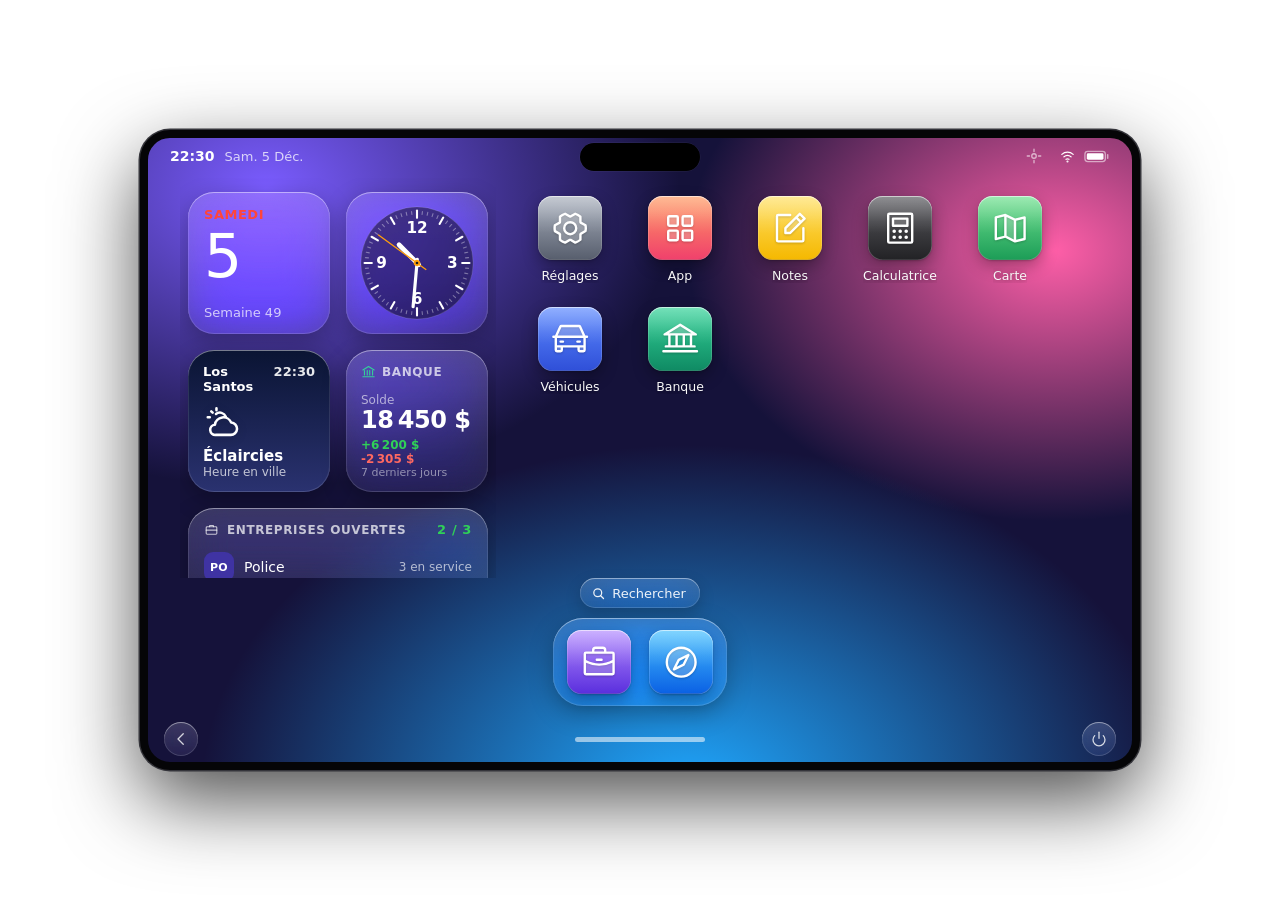
==== html/index.html @ 59791996 "rz-tablet 0.1.0 : premiere version Tablette ESX + ox_inventory facon iPadOS : Navigateur, App, Servi" ====
<!doctype html>
<html lang="fr">
<head>
<meta charset="utf-8">
<title>Tablette</title>
<link rel="stylesheet" href="css/base.css">
<link rel="stylesheet" href="css/home.css">
<link rel="stylesheet" href="css/browser.css">
<link rel="stylesheet" href="css/settings.css">
<link rel="stylesheet" href="css/services.css">
<link rel="stylesheet" href="css/window.css">
<link rel="stylesheet" href="css/preferences.css">
<link rel="stylesheet" href="css/lock.css">
<link rel="stylesheet" href="css/notify.css">
<link rel="stylesheet" href="css/store.css">
<link rel="stylesheet" href="css/home-edit.css">
<link rel="stylesheet" href="assets/leaflet/leaflet.css">
<link rel="stylesheet" href="css/notes.css">
<link rel="stylesheet" href="css/calc.css">
<link rel="stylesheet" href="css/map.css">
<link rel="stylesheet" href="css/vehicles.css">
<link rel="stylesheet" href="css/bank.css">
<link rel="stylesheet" href="css/airdrop.css">
<link rel="stylesheet" href="css/cc.css">
<link rel="stylesheet" href="css/widgets.css">
<link rel="stylesheet" href="css/switcher.css">
<link rel="stylesheet" href="css/search.css">
</head>
<body>

<!-- Icones (trait uniforme 1.75) -->
<svg width="0" height="0" style="position:absolute" aria-hidden="true">
  <symbol id="ic-globe" viewBox="0 0 24 24"><circle cx="12" cy="12" r="9"/><path d="M3 12h18M12 3c3 3.2 3 14.8 0 18M12 3c-3 3.2-3 14.8 0 18"/></symbol>
  <symbol id="ic-sliders" viewBox="0 0 24 24"><path d="M4 7h10M18 7h2M4 17h2M10 17h10"/><circle cx="16" cy="7" r="2"/><circle cx="8" cy="17" r="2"/></symbol>
  <symbol id="ic-message" viewBox="0 0 24 24"><path d="M4 5h16v11H9l-5 4z"/></symbol>
  <symbol id="ic-note" viewBox="0 0 24 24"><path d="M6 3h9l4 4v14H6z"/><path d="M9 12h7M9 16h7"/></symbol>
  <symbol id="ic-camera" viewBox="0 0 24 24"><path d="M4 8h3l2-3h6l2 3h3v11H4z"/><circle cx="12" cy="13" r="3.5"/></symbol>
  <symbol id="ic-left" viewBox="0 0 24 24"><path d="M19 12H5M11 6l-6 6 6 6"/></symbol>
  <symbol id="ic-right" viewBox="0 0 24 24"><path d="M5 12h14M13 6l6 6-6 6"/></symbol>
  <symbol id="ic-refresh" viewBox="0 0 24 24"><path d="M20 11a8 8 0 1 0-2.3 5.7"/><path d="M20 4v7h-7"/></symbol>
  <symbol id="ic-home" viewBox="0 0 24 24"><path d="M4 11l8-7 8 7"/><path d="M6 10v10h12V10"/></symbol>
  <symbol id="ic-star" viewBox="0 0 24 24"><path d="M12 3.5l2.6 5.4 5.9.8-4.3 4.1 1 5.9L12 17l-5.2 2.7 1-5.9-4.3-4.1 5.9-.8z"/></symbol>
  <symbol id="ic-minus" viewBox="0 0 24 24"><path d="M5 12h14"/></symbol>
  <symbol id="ic-plus" viewBox="0 0 24 24"><path d="M12 5v14M5 12h14"/></symbol>
  <symbol id="ic-chevron" viewBox="0 0 24 24"><path d="M15 5l-7 7 7 7"/></symbol>
  <symbol id="ic-chev-r" viewBox="0 0 24 24"><path d="M9 5l7 7-7 7"/></symbol>
  <symbol id="ic-pin" viewBox="0 0 24 24"><path d="M12 21s-6.5-6-6.5-11a6.5 6.5 0 0 1 13 0c0 5-6.5 11-6.5 11z"/><circle cx="12" cy="10" r="2.3"/></symbol>
  <symbol id="ic-briefcase" viewBox="0 0 24 24"><rect x="3.5" y="7.5" width="17" height="12" rx="1.5"/><path d="M9 7.5V5.5h6v2M3.5 13h17"/></symbol>
  <symbol id="ic-inbox" viewBox="0 0 24 24"><path d="M4 13l2-7h12l2 7v5H4z"/><path d="M4 13h5l1 2h4l1-2h5"/></symbol>
  <symbol id="ic-send" viewBox="0 0 24 24"><path d="M21 3L3 10.5l7 3 3 7z"/><path d="M10 13.5L21 3"/></symbol>
  <symbol id="ic-lock" viewBox="0 0 24 24"><rect x="5" y="10.5" width="14" height="10" rx="2.5"/><path d="M8 10.5V8a4 4 0 0 1 8 0v2.5"/></symbol>
  <symbol id="ic-bell" viewBox="0 0 24 24"><path d="M6 16.5V11a6 6 0 0 1 12 0v5.5l1.5 2h-15z"/><path d="M10 20.5a2 2 0 0 0 4 0"/></symbol>
  <symbol id="ic-check" viewBox="0 0 24 24"><path d="M5 12.5l4.5 4.5L19 7.5"/></symbol>
  <symbol id="ic-circle" viewBox="0 0 24 24"><circle cx="12" cy="12" r="6.5"/></symbol>
  <symbol id="ic-power" viewBox="0 0 24 24"><path d="M12 3v8"/><path d="M6.3 7.5a8 8 0 1 0 11.4 0"/></symbol>
  <symbol id="ic-center" viewBox="0 0 24 24"><circle cx="12" cy="12" r="3"/><path d="M12 3v3M12 18v3M3 12h3M18 12h3"/></symbol>
  <symbol id="ic-monitor" viewBox="0 0 24 24"><rect x="3" y="4" width="18" height="12" rx="2"/><path d="M8 20h8M12 16v4"/></symbol>
  <symbol id="ic-gamepad" viewBox="0 0 24 24"><path d="M6 8h12a3 3 0 0 1 3 3v3a3 3 0 0 1-5.2 2L14 14h-4l-1.8 2A3 3 0 0 1 3 14v-3a3 3 0 0 1 3-3z"/><path d="M8 10v3M6.5 11.5h3"/></symbol>
  <symbol id="ic-tablet" viewBox="0 0 24 24"><rect x="5" y="3" width="14" height="18" rx="2"/><path d="M11 18h2"/></symbol>
  <symbol id="ic-compose" viewBox="0 0 24 24"><path d="M12 4H6a2 2 0 0 0-2 2v12a2 2 0 0 0 2 2h12a2 2 0 0 0 2-2v-6"/><path d="M17.5 3.5a2.1 2.1 0 0 1 3 3L12 15l-4 1 1-4z"/></symbol>
  <symbol id="ic-trash" viewBox="0 0 24 24"><path d="M4 7h16M10 11v6M14 11v6M6 7l1 12a2 2 0 0 0 2 2h6a2 2 0 0 0 2-2l1-12M9 7V4h6v3"/></symbol>
  <symbol id="ic-car" viewBox="0 0 256 256"><path fill="currentColor" stroke="none" d="M184,176h40v24a8,8,0,0,1-8,8H192a8,8,0,0,1-8-8ZM32,200a8,8,0,0,0,8,8H64a8,8,0,0,0,8-8V176H32ZM194.11,44.75A8,8,0,0,0,186.8,40H69.2a8,8,0,0,0-7.31,4.75L32,112H224Z" opacity="0.2"/><path fill="currentColor" stroke="none" d="M240,104H229.2L201.42,41.5A16,16,0,0,0,186.8,32H69.2a16,16,0,0,0-14.62,9.5L26.8,104H16a8,8,0,0,0,0,16h8v80a16,16,0,0,0,16,16H64a16,16,0,0,0,16-16V184h96v16a16,16,0,0,0,16,16h24a16,16,0,0,0,16-16V120h8a8,8,0,0,0,0-16ZM69.2,48H186.8l24.89,56H44.31ZM64,200H40V184H64Zm128,0V184h24v16Zm24-32H40V120H216ZM56,144a8,8,0,0,1,8-8H80a8,8,0,0,1,0,16H64A8,8,0,0,1,56,144Zm112,0a8,8,0,0,1,8-8h16a8,8,0,0,1,0,16H176A8,8,0,0,1,168,144Z"/></symbol>
  <symbol id="ic-share" viewBox="0 0 24 24"><path d="M12 3.5v11"/><path d="M8 7.5l4-4 4 4"/><path d="M7 10.5H6.5A1.5 1.5 0 0 0 5 12v7a1.5 1.5 0 0 0 1.5 1.5h11A1.5 1.5 0 0 0 19 19v-7a1.5 1.5 0 0 0-1.5-1.5H17"/></symbol>
  <symbol id="ic-moon" viewBox="0 0 24 24"><path d="M20 14.6A8.2 8.2 0 0 1 9.4 4a8.2 8.2 0 1 0 10.6 10.6z"/></symbol>
  <symbol id="ic-airdrop" viewBox="0 0 24 24"><path d="M8.5 17.5a5 5 0 1 1 7 0"/><path d="M5.6 20.4a9 9 0 1 1 12.8 0"/><circle cx="12" cy="12.5" r="1.6"/></symbol>
  <symbol id="ic-arrow-in" viewBox="0 0 24 24"><path d="M17 7L7 17"/><path d="M7 9v8h8"/></symbol>
  <symbol id="ic-arrow-out" viewBox="0 0 24 24"><path d="M7 17L17 7"/><path d="M9 7h8v8"/></symbol>
  <symbol id="ic-bank" viewBox="0 0 24 24"><path d="M3 9.5L12 4l9 5.5"/><path d="M5.5 10.5v7M10 10.5v7M14 10.5v7M18.5 10.5v7"/><path d="M3 20.5h18"/></symbol>
  <symbol id="ic-locate" viewBox="0 0 24 24"><path d="M20.5 3.5L3.5 10.5l7 2.5 2.5 7z"/></symbol>
  <symbol id="ic-close" viewBox="0 0 24 24"><path d="M6 6l12 12M18 6L6 18"/></symbol>
  <symbol id="ic-sun" viewBox="0 0 24 24"><circle cx="12" cy="12" r="4"/><path d="M12 2.5v2M12 19.5v2M2.5 12h2M19.5 12h2M5.3 5.3l1.4 1.4M17.3 17.3l1.4 1.4M5.3 18.7l1.4-1.4M17.3 6.7l1.4-1.4"/></symbol>
  <symbol id="ic-walk" viewBox="0 0 24 24"><circle cx="13.5" cy="4.5" r="1.8"/><path d="M13 8.2l-1.5 5M11.5 13.2L9 20.5M11.5 13.2l2.7 3 .8 4.3M13 8.2l2.6 3 2.4.6M13 8.2l-3 1.4-1.5 2.6"/></symbol>
  <symbol id="ic-sound" viewBox="0 0 24 24"><path d="M4 9.5h3.5L12 5.5v13l-4.5-4H4z"/><path d="M15.5 9a4 4 0 0 1 0 6M18 6.5a7.5 7.5 0 0 1 0 11"/></symbol>
  <symbol id="ic-sound-off" viewBox="0 0 24 24"><path d="M4 9.5h3.5L12 5.5v13l-4.5-4H4z"/><path d="M16 9.5l5 5M21 9.5l-5 5"/></symbol>
  <symbol id="ic-eye" viewBox="0 0 24 24"><path d="M2.5 12s3.5-6.5 9.5-6.5 9.5 6.5 9.5 6.5-3.5 6.5-9.5 6.5S2.5 12 2.5 12z"/><circle cx="12" cy="12" r="3"/></symbol>
  <symbol id="ic-calc" viewBox="0 0 24 24"><rect x="5" y="3" width="14" height="18" rx="2.5"/><path d="M8.5 6.5h7v3h-7z"/><path d="M8.7 13.5h.01M12 13.5h.01M15.3 13.5h.01M8.7 17h.01M12 17h.01M15.3 17h.01" stroke-width="2.4"/></symbol>
  <symbol id="ic-map" viewBox="0 0 24 24"><path d="M9 4.5L3.5 6.5v13L9 17.5l6 2 5.5-2v-13L15 6.5z"/><path d="M9 4.5v13M15 6.5v13"/></symbol>
  <symbol id="ic-search" viewBox="0 0 24 24"><circle cx="10.8" cy="10.8" r="6.3"/><path d="M15.5 15.5l4.5 4.5"/></symbol>
  <symbol id="ic-wifi" viewBox="0 0 24 24"><path d="M4 9a12 12 0 0 1 16 0M7 12.5a8 8 0 0 1 10 0M10 16a4 4 0 0 1 4 0"/><circle cx="12" cy="19" r=".6"/></symbol>
</svg>

<div id="tablet" class="hidden">
  <div class="screen">
    <div class="statusbar">
      <span class="status-left"><span id="clock">00:00</span><span id="sdate"></span></span>
      <div id="island" class="island" role="button" aria-label="Notifications"><div id="island-c" class="is-c"></div></div>
      <span class="status-right">
        <span id="dbg" class="dbg"></span>
        <button id="reset-win" title="Recentrer la fenêtre" aria-label="Recentrer la fenêtre"><svg class="i"><use href="#ic-center"/></svg></button>
        <span id="sb-dnd" class="sb-dnd" title="Ne pas déranger"><svg class="i"><use href="#ic-moon"/></svg></span>
        <span class="wifi"><svg class="i"><use href="#ic-wifi"/></svg><svg class="i bat" viewBox="0 0 28 14"><rect x="1" y="1.5" width="22" height="11" rx="3" fill="none" stroke="currentColor" stroke-width="1.4" opacity=".55"/><rect x="3" y="3.5" width="18" height="7" rx="1.5" fill="currentColor" stroke="none"/><path d="M25.5 5v4" stroke="currentColor" stroke-width="1.6" opacity=".55"/></svg></span>
      </span>
    </div>

    <!-- Menu principal -->
    <section id="home" class="view active">
      <div class="home-body">
        <div class="home-widgets" id="home-widgets">
          <div class="wg wg-cal" data-w="cal" aria-label="Calendrier"><span id="wg-wd" class="wg-wd"></span><b id="wg-day" class="wg-day"></b><span id="wg-sub" class="wg-sub"></span></div>
          <div class="wg wg-clock" data-w="clock" aria-label="Horloge">
              <svg id="wg-face" viewBox="0 0 100 100"><circle cx="50" cy="50" r="46" class="dial"/><g class="ticks"></g><g class="nums"></g><line class="hh" x1="50" y1="52" x2="50" y2="29"/><line class="mh" x1="50" y1="53" x2="50" y2="14"/><g class="sh"><line x1="50" y1="59" x2="50" y2="11"/><circle cx="50" cy="50" r="2.6"/></g><circle cx="50" cy="50" r="1.1" class="pin"/></svg>
            </div>
          <button class="hw hidden" id="hw-services" data-w="services" aria-label="Ouvrir Services">
            <div class="hw-head"><svg class="i"><use href="#ic-briefcase"/></svg><span>Entreprises ouvertes</span><b id="hw-count"></b></div>
            <div class="hw-list" id="hw-list"></div>
          </button>
        </div>
        <div class="home-apps" id="home-apps"></div>
      </div>
      <button class="home-search" id="home-search" aria-label="Rechercher"><svg class="i"><use href="#ic-search"/></svg><span>Rechercher</span></button>
      <div class="dock" id="dock"></div>
      <button class="home-add" id="home-add"><svg class="i"><use href="#ic-plus"/></svg><span>Ajouter un widget</span></button>
    </section>

    <!-- Navigateur -->
    <section id="browser" class="view">
      <div class="tabs" id="tabs"></div>
      <div class="toolbar">
        <button id="b-back" title="Précédent" aria-label="Précédent"><svg class="i"><use href="#ic-left"/></svg></button>
        <button id="b-fwd" title="Suivant" aria-label="Suivant"><svg class="i"><use href="#ic-right"/></svg></button>
        <button id="b-reload" title="Actualiser" aria-label="Actualiser"><svg class="i"><use href="#ic-refresh"/></svg></button>
        <button id="b-home" title="Accueil du navigateur" aria-label="Accueil du navigateur"><svg class="i"><use href="#ic-home"/></svg></button>
        <input id="url" type="text" spellcheck="false" autocomplete="off" placeholder="Rechercher ou saisir une adresse" aria-label="Adresse">
        <button id="b-mode" title="Frame : clavier natif, le site doit autoriser l'affichage. Rendu : tout site, sans clavier.">Frame</button>
        <button id="b-zoomout" title="Dézoomer" aria-label="Dézoomer"><svg class="i"><use href="#ic-minus"/></svg></button>
        <button id="b-zoom" title="Zoom (clic : valeur par défaut)">60%</button>
        <button id="b-zoomin" title="Zoomer" aria-label="Zoomer"><svg class="i"><use href="#ic-plus"/></svg></button>
        <button id="b-star" title="Ajouter aux favoris" aria-label="Ajouter aux favoris"><svg class="i"><use href="#ic-star"/></svg></button>
      </div>
      <div class="bookmarks" id="bookmarks"></div>
      <div class="content">
        <div id="frames"></div>
        <div id="surface"></div>
        <input id="kb" type="text" autocomplete="off" autocapitalize="off" spellcheck="false" tabindex="-1" aria-hidden="true">
        <div id="loading" class="loading hidden">Chargement&hellip;</div>
        <div id="app-splash" class="app-splash gone"></div>
        <div id="blocked" class="blocked hidden">
          <span>Page vide ? Le site refuse peut-être l'affichage en frame.</span>
          <button id="blocked-switch">Mode rendu</button>
          <button id="blocked-close" aria-label="Fermer">&times;</button>
        </div>
        <div id="newtab" class="newtab">
          <h2>Nouvel onglet</h2>
          <p>Saisis une adresse ou une recherche dans la barre ci-dessus.</p>
        </div>
      </div>
    </section>

    <!-- Réglages : liste groupee, navigation en pile -->
    <section id="settings" class="view">
      <div class="st-stack" id="st-stack">

        <div class="st-page st-root" id="sp-root">
          <div class="st-body">
            <h1 class="st-large">Réglages</h1>
            <div class="st-group">
              <button class="st-row st-link" data-go="sp-display"><span class="st-ico c-blue"><svg class="i"><use href="#ic-monitor"/></svg></span><span class="grow">Affichage</span><span class="st-val" id="v-display"></span><svg class="i st-chev"><use href="#ic-chev-r"/></svg></button>
              <button class="st-row st-link" data-go="sp-controls" id="tab-controls"><span class="st-ico c-orange"><svg class="i"><use href="#ic-gamepad"/></svg></span><span class="grow">Contrôles</span><svg class="i st-chev"><use href="#ic-chev-r"/></svg></button>
            </div>
            <div class="st-group">
              <button class="st-row st-link" data-go="sp-browser"><span class="st-ico c-cyan"><svg class="i"><use href="#ic-globe"/></svg></span><span class="grow">Navigateur</span><span class="st-val" id="v-browser"></span><svg class="i st-chev"><use href="#ic-chev-r"/></svg></button>
              <button class="st-row st-link" data-go="sp-notifs"><span class="st-ico c-red"><svg class="i"><use href="#ic-bell"/></svg></span><span class="grow">Notifications</span><svg class="i st-chev"><use href="#ic-chev-r"/></svg></button>
              <button class="st-row st-link" data-go="sp-airdrop"><span class="st-ico c-blue"><svg class="i"><use href="#ic-airdrop"/></svg></span><span class="grow">AirDrop</span><span class="st-val" id="v-airdrop"></span><svg class="i st-chev"><use href="#ic-chev-r"/></svg></button>
              <button class="st-row st-link" data-go="sp-lock"><span class="st-ico c-green"><svg class="i"><use href="#ic-lock"/></svg></span><span class="grow">Verrouillage</span><span class="st-val" id="v-lock"></span><svg class="i st-chev"><use href="#ic-chev-r"/></svg></button>
              <button class="st-row st-link" data-go="sp-tablet"><span class="st-ico c-gray"><svg class="i"><use href="#ic-tablet"/></svg></span><span class="grow">Tablette</span><svg class="i st-chev"><use href="#ic-chev-r"/></svg></button>
            </div>
            <div class="st-foot st-about">rz-tablet</div>
          </div>
        </div>

        <div class="st-dim"></div>

        <div class="st-page" id="sp-display">
          <header class="st-head"><button class="st-back" data-back><svg class="i"><use href="#ic-chevron"/></svg>Réglages</button><span class="st-title">Affichage</span></header>
          <div class="st-body">
            <div class="wp-preview" id="wp-preview"><div class="wp-time" id="wp-time"></div><div class="wp-dots"><i></i><i></i><i></i><i></i></div></div>
            <div class="st-sec">
              <div class="st-label">Fond d'écran</div>
              <div class="st-group"><div id="wallpapers" class="wp-grid"></div></div>
            </div>
            <div class="st-sec">
              <div class="st-label">Image en ligne</div>
              <div class="st-group">
                <div class="st-row col">
                  <div class="wp-url">
                    <input id="s-wall-url" class="sv-input" type="url" placeholder="https://exemple.com/image.jpg" spellcheck="false" autocomplete="off" aria-label="Lien de l'image">
                    <button id="s-wall-set" class="wp-url-btn">Utiliser</button>
                  </div>
                </div>
                <button class="st-row st-action danger hidden" id="s-wall-del">Retirer ma photo</button>
              </div>
              <div class="st-foot" id="s-wall-msg">Colle le lien d'une image (https) : elle devient le fond de l'accueil et de l'écran verrouillé.</div>
            </div>
            <div class="st-sec">
              <div class="st-group">
                <div class="st-row col">
                  <div class="st-line"><span class="grow">Luminosité</span><span class="st-val" id="s-br-val"></span></div>
                  <input type="range" id="s-bright" min="30" max="100" step="5">
                </div>
              </div>
            </div>
            <div class="st-sec">
              <div class="st-group">
                <label class="st-row"><span class="grow">Horloge 24 h<small>Désactivé : format 12 h</small></span><span class="sw"><input type="checkbox" id="s-clock24"><span></span></span></label>
              </div>
            </div>
            <div class="st-sec">
              <div class="st-group">
                <div class="st-row col">
                  <div class="st-line"><span class="grow">Opacité en marchant</span><span class="st-val" id="s-op-val"></span></div>
                  <input type="range" id="s-opacity" min="10" max="100" step="5">
                </div>
              </div>
              <div class="st-foot">Transparence de la tablette quand le personnage bouge.</div>
            </div>
          </div>
        </div>

        <div class="st-page" id="sp-controls">
          <header class="st-head"><button class="st-back" data-back><svg class="i"><use href="#ic-chevron"/></svg>Réglages</button><span class="st-title">Contrôles</span></header>
          <div class="st-body">
            <div class="st-sec" id="row-walk">
              <div class="st-group">
                <label class="st-row"><span class="grow">Marcher avec la tablette<small>Garde les touches de déplacement actives</small></span><span class="sw"><input type="checkbox" id="s-walk"><span></span></span></label>
              </div>
              <div class="st-foot">Échap ferme seulement la tablette.</div>
            </div>
          </div>
        </div>

        <div class="st-page" id="sp-browser">
          <header class="st-head"><button class="st-back" data-back><svg class="i"><use href="#ic-chevron"/></svg>Réglages</button><span class="st-title">Navigateur</span></header>
          <div class="st-body">
            <div class="st-sec">
              <div class="st-group">
                <div class="st-row"><span class="grow">Zoom des pages<small>Valeur actuelle du navigateur</small></span><select id="s-zoom"></select></div>
              </div>
            </div>
            <div class="st-sec">
              <div class="st-label">Sites en mode forcé</div>
              <div class="st-group"><div class="st-row col"><div id="s-modes" class="chips"></div></div></div>
              <div class="st-foot">Frame ou Rendu choisi à la main. La croix reprend la détection automatique.</div>
            </div>
            <div class="st-sec">
              <div class="st-group"><button class="st-row st-action" id="s-clear-bm">Réinitialiser les favoris</button></div>
              <div class="st-foot">Revient aux favoris par défaut.</div>
            </div>
          </div>
        </div>

        <div class="st-page" id="sp-tablet">
          <header class="st-head"><button class="st-back" data-back><svg class="i"><use href="#ic-chevron"/></svg>Réglages</button><span class="st-title">Tablette</span></header>
          <div class="st-body">
            <div class="st-sec">
              <div class="st-group"><button class="st-row st-action" id="s-recenter">Recentrer la fenêtre</button></div>
              <div class="st-foot">Remet la position et la taille par défaut.</div>
            </div>
            <div class="st-sec">
              <div class="st-group"><button class="st-row st-action danger" id="s-reset">Tout réinitialiser</button></div>
              <div class="st-foot">Efface les réglages, favoris et modes mémorisés.</div>
            </div>
          </div>
        </div>

        <div class="st-page" id="sp-notifs">
          <header class="st-head"><button class="st-back" data-back><svg class="i"><use href="#ic-chevron"/></svg>Réglages</button><span class="st-title">Notifications</span></header>
          <div class="st-body">
            <div class="st-sec">
              <div class="st-group">
                <label class="st-row"><span class="st-ico c-indigo"><svg class="i"><use href="#ic-moon"/></svg></span><span class="grow">Ne pas déranger<small>Ni bannière ni son : les notifications arrivent en silence dans le centre</small></span><span class="sw"><input type="checkbox" id="s-dnd"><span></span></span></label>
              </div>
            </div>
            <div class="st-sec">
              <div class="st-group">
                <label class="st-row"><span class="grow">Aperçu tablette rangée<small>La tablette dépasse en bas de l'écran le temps de lire la notification</small></span><span class="sw"><input type="checkbox" id="s-peek"><span></span></span></label>
                <label class="st-row"><span class="grow">Son<small>Petit son à chaque notification ou demande AirDrop</small></span><span class="sw"><input type="checkbox" id="s-sound"><span></span></span></label>
                <label class="st-row"><span class="grow">Sur l'écran verrouillé<small>Les notifications non lues s'affichent sous l'horloge</small></span><span class="sw"><input type="checkbox" id="s-lockn"><span></span></span></label>
              </div>
              <div class="st-foot">Clique sur l'îlot en haut de l'écran pour voir toutes tes notifications.</div>
            </div>
            <div class="st-sec">
              <div class="st-group"><button class="st-row st-action" id="s-notif-test">Envoyer une notification de test</button></div>
            </div>
          </div>
        </div>

        <div class="st-page" id="sp-airdrop">
          <header class="st-head"><button class="st-back" data-back><svg class="i"><use href="#ic-chevron"/></svg>Réglages</button><span class="st-title">AirDrop</span></header>
          <div class="st-body">
            <div class="st-sec">
              <div class="st-group">
                <button class="st-row ad-opt" data-a="off"><span class="grow">Réception désactivée</span><svg class="i chk"><use href="#ic-check"/></svg></button>
                <button class="st-row ad-opt" data-a="all"><span class="grow">Tout le monde<small>Les tablettes à quelques mètres peuvent te proposer une note ou une position</small></span><svg class="i chk"><use href="#ic-check"/></svg></button>
              </div>
              <div class="st-foot">Tu choisis toujours d'accepter ou de refuser ce qu'on t'envoie. Pour partager, touche le bouton de partage dans Notes, Carte ou Véhicules.</div>
            </div>
          </div>
        </div>

        <div class="st-page" id="sp-lock">
          <header class="st-head"><button class="st-back" data-back><svg class="i"><use href="#ic-chevron"/></svg>Réglages</button><span class="st-title">Verrouillage</span></header>
          <div class="st-body">
            <div class="st-sec">
              <div class="st-group">
                <button class="st-row lk-opt" data-m="none"><span class="grow">Aucun</span><svg class="i chk"><use href="#ic-check"/></svg></button>
                <button class="st-row lk-opt" data-m="pin"><span class="grow">Code à 4 chiffres</span><svg class="i chk"><use href="#ic-check"/></svg></button>
                <button class="st-row lk-opt" data-m="face"><span class="grow">Face ID<small>Reconnaît le propriétaire, le code sert de secours</small></span><svg class="i chk"><use href="#ic-check"/></svg></button>
              </div>
              <div class="st-foot">Le verrouillage suit cette tablette, même si elle change de main. Il est demandé à chaque ouverture.</div>
            </div>
            <div class="st-sec" id="lk-change">
              <div class="st-group"><button class="st-row st-action" id="lk-change-btn">Changer le code</button></div>
            </div>
          </div>
        </div>

      </div>
    </section>

    <!-- App : la boutique -->
    <section id="store" class="view">
      <div class="st-stack" id="as-stack">
        <div class="st-page st-root" id="as-root">
          <div class="st-body as-body">
            <div class="as-top"><div class="as-date" id="as-date"></div><h1 class="st-large">App</h1></div>
            <div class="as-hero" id="as-hero" role="button" tabindex="0"></div>
            <div class="st-sec">
              <div class="st-label">Toutes les apps</div>
              <div class="as-list" id="as-list"></div>
            </div>
          </div>
        </div>
        <div class="st-dim"></div>
        <div class="st-page" id="as-detail">
          <header class="st-head"><button class="st-back" data-asback><svg class="i"><use href="#ic-chevron"/></svg>App</button><span class="st-title" id="as-d-title"></span></header>
          <div class="st-body as-body" id="as-d-body"></div>
        </div>
      </div>
    </section>

    <!-- Services : annuaire des entreprises -->
    <section id="services" class="view">
      <div class="st-stack" id="sv-stack">

        <div class="st-page st-root" id="sv-root">
          <div class="st-body">
            <div class="sv-top">
              <h1 class="st-large">Services</h1>
              <button class="sv-add hidden" id="sv-add" title="Ajouter une entreprise" aria-label="Ajouter une entreprise"><svg class="i"><use href="#ic-plus"/></svg></button>
            </div>
            <div class="sv-panel" id="sv-dir">
              <div class="seg" id="sv-filter"><button class="on" data-f="all">Toutes</button><button data-f="open">Ouvertes</button></div>
              <div class="st-group" id="sv-list"></div>
              <div class="st-foot" id="sv-sum"></div>
            </div>
            <div class="sv-panel hidden" id="sv-msgs">
              <div class="st-group" id="sv-threads"></div>
            </div>
          </div>
        </div>

        <nav class="sv-tabbar" id="sv-tabs" aria-label="Services">
          <button class="on" data-t="dir"><svg class="i"><use href="#ic-briefcase"/></svg><span>Entreprises</span></button>
          <button data-t="msg"><svg class="i"><use href="#ic-message"/></svg><span>Messages</span><i class="sv-dot hidden" id="sv-unread"></i></button>
        </nav>

        <div class="st-dim"></div>

        <div class="st-page" id="sv-detail">
          <header class="st-head"><button class="st-back" data-svback><svg class="i"><use href="#ic-chevron"/></svg>Services</button><span class="st-title" id="sv-detail-title"></span></header>
          <div class="st-body" id="sv-detail-body"></div>
        </div>

        <div class="st-page chat" id="sv-thread">
          <header class="st-head"><button class="st-back" data-svback><svg class="i"><use href="#ic-chevron"/></svg>Retour</button><span class="st-title sv-th-id"><span id="sv-thread-av"></span><span id="sv-thread-title"></span></span></header>
          <div class="sv-chat" id="sv-chat"></div>
          <div class="sv-note hidden" id="sv-closed-note">Fermé pour le moment : ils répondront à la prochaine prise de service.</div>
          <div class="sv-result err" id="sv-send-msg"></div>
          <div class="sv-composer">
            <button class="sv-icbtn" id="sv-attach" title="Joindre ma position" aria-label="Joindre ma position" aria-pressed="false"><svg class="i"><use href="#ic-pin"/></svg></button>
            <input type="text" id="sv-text" class="sv-input" maxlength="300" placeholder="Message" autocomplete="off">
            <button class="sv-icbtn go" id="sv-send" title="Envoyer" aria-label="Envoyer"><svg class="i"><use href="#ic-send"/></svg></button>
          </div>
        </div>

        <div class="st-page" id="sv-edit">
          <header class="st-head"><button class="st-back" data-svback><svg class="i"><use href="#ic-chevron"/></svg>Retour</button><span class="st-title" id="sv-edit-title"></span></header>
          <div class="st-body">
            <div class="st-sec"><div class="st-label">Nom affiché</div><input type="text" id="sv-e-label" class="sv-input" maxlength="40" placeholder="Ex. Police de Los Santos"></div>
            <div class="st-sec"><div class="st-label">Métier</div><select id="sv-e-job" class="sv-input"></select></div>
            <div class="st-sec"><div class="st-label">Description</div><input type="text" id="sv-e-desc" class="sv-input" maxlength="160" placeholder="Une phrase sur l'entreprise"></div>
            <div class="st-sec">
              <div class="st-label">Image</div>
              <div class="sv-imgrow"><span class="sv-logo" id="sv-e-prev"></span><input type="text" id="sv-e-img" class="sv-input" maxlength="300" placeholder="https://exemple.com/logo.png"></div>
              <div class="st-foot">Lien direct vers une image (https). Les initiales s'affichent sinon.</div>
            </div>
            <div class="st-sec"><div class="st-label">Site web</div><input type="text" id="sv-e-web" class="sv-input" maxlength="200" placeholder="https://"><div class="st-foot">S'ouvre dans le navigateur de la tablette.</div></div>
            <div class="st-sec">
              <div class="st-group">
                <label class="st-row"><span class="grow">Emplacement : ma position<small id="sv-e-pos-hint"></small></span><span class="sw"><input type="checkbox" id="sv-e-pos"><span></span></span></label>
              </div>
            </div>
            <div class="st-sec">
              <div class="st-group"><button class="st-row st-action" id="sv-save">Enregistrer</button></div>
              <div class="st-foot sv-result err" id="sv-e-err"></div>
            </div>
          </div>
        </div>

      </div>
    </section>

    <!-- Notes : liste -> editeur -->
    <section id="notes" class="view">
      <div class="st-stack" id="no-stack">
        <div class="st-page st-root" id="no-root">
          <div class="st-body no-body">
            <h1 class="st-large">Notes</h1>
            <input id="no-search" class="no-search" type="search" placeholder="Rechercher" spellcheck="false" autocomplete="off" aria-label="Rechercher dans les notes">
            <div class="st-group no-list" id="no-list"></div>
            <div class="no-empty hidden" id="no-empty">Aucune note</div>
          </div>
          <div class="no-bar"><span id="no-count"></span><button id="no-new" class="no-new" title="Nouvelle note" aria-label="Nouvelle note"><svg class="i"><use href="#ic-compose"/></svg></button></div>
        </div>
        <div class="st-dim"></div>
        <div class="st-page no-edit" id="no-edit">
          <header class="no-head">
            <button class="no-back" id="no-back"><svg class="i"><use href="#ic-chevron"/></svg>Notes</button>
            <span class="no-date" id="no-date"></span>
            <button class="no-share" id="no-share" title="Partager avec AirDrop" aria-label="Partager"><svg class="i"><use href="#ic-share"/></svg></button>
            <button class="no-del" id="no-del" title="Supprimer la note" aria-label="Supprimer la note"><svg class="i"><use href="#ic-trash"/></svg></button>
            <button class="no-done" id="no-done">OK</button>
          </header>
          <div class="no-msg" id="no-msg"></div>
          <textarea id="no-text" class="no-text" maxlength="4000" spellcheck="false" placeholder="Commence à écrire…" aria-label="Texte de la note"></textarea>
        </div>
      </div>
    </section>

    <!-- Calculatrice -->
    <section id="calculator" class="view">
      <div class="ca-wrap">
        <div class="ca-screen"><div class="ca-expr" id="ca-expr"></div><div class="ca-disp" id="ca-disp">0</div></div>
        <div class="ca-pad" id="ca-pad"></div>
      </div>
    </section>

    <!-- Carte -->
    <section id="maps" class="view">
      <div id="mp-map" class="mp-map"></div>
      <button id="mp-ret" class="mp-ret hidden"><svg class="i"><use href="#ic-chevron"/></svg><span id="mp-ret-l"></span></button>
      <div class="mp-ctl">
        <button id="mp-me" class="mp-btn on" title="Ma position" aria-label="Ma position"><svg class="i"><use href="#ic-locate"/></svg></button>
        <div class="mp-zoom">
          <button id="mp-zin" class="mp-btn" title="Zoomer" aria-label="Zoomer"><svg class="i"><use href="#ic-plus"/></svg></button>
          <button id="mp-zout" class="mp-btn" title="Dézoomer" aria-label="Dézoomer"><svg class="i"><use href="#ic-minus"/></svg></button>
        </div>
      </div>
      <div class="mp-card hidden" id="mp-card">
        <div class="mp-card-tx"><b id="mp-card-t"></b><span><span id="mp-card-s"></span><span id="mp-card-d" class="mp-card-d"></span></span></div>
        <button id="mp-gps" class="mp-gps">Itinéraire</button>
        <button id="mp-share" class="mp-x mp-share" aria-label="Partager" title="Partager avec AirDrop"><svg class="i"><use href="#ic-share"/></svg></button>
        <button id="mp-card-x" class="mp-x" aria-label="Fermer"><svg class="i"><use href="#ic-close"/></svg></button>
      </div>
    </section>

    <!-- Vehicules : carte grise et localisation -->
    <section id="vehicles" class="view">
      <div class="st-stack" id="vh-stack">
        <div class="st-page st-root" id="vh-root">
          <div class="st-body">
            <h1 class="st-large">Véhicules</h1>
            <div class="seg hidden" id="vh-seg"><button class="on" data-tab="mine">Mes véhicules</button><button data-tab="company" id="vh-seg-co">Entreprise</button></div>
            <div class="vh-note hidden" id="vh-note"></div>
            <div class="st-sec">
              <div class="st-group hidden" id="vh-list"></div>
              <div class="st-foot" id="vh-sum"></div>
            </div>
            <div class="vh-empty hidden" id="vh-empty"></div>
          </div>
        </div>
        <div class="st-dim"></div>
        <div class="st-page" id="vh-detail">
          <header class="st-head"><button class="st-back" id="vh-back" aria-label="Retour"><svg class="i"><use href="#ic-chevron"/></svg></button><span class="st-title" id="vh-title"></span></header>
          <div class="st-body" id="vh-detail-body"></div>
        </div>
      </div>
    </section>

    <!-- Banque : solde et historique -->
    <section id="bank" class="view">
      <div class="bk-scroll" id="bk-scroll">
        <div class="st-body">
          <h1 class="st-large">Banque</h1>
          <div class="bk-card">
            <div class="bk-top"><span id="bk-brand">Banque</span><svg class="i"><use href="#ic-bank"/></svg></div>
            <span class="bk-label">Solde du compte</span>
            <b id="bk-bal">…</b>
            <span id="bk-owner"></span>
          </div>
          <div class="bk-stats">
            <div class="bk-stat in"><small>Entrées sur 7 jours</small><b id="bk-in"></b></div>
            <div class="bk-stat out"><small>Sorties sur 7 jours</small><b id="bk-out"></b></div>
          </div>
          <div class="seg" id="bk-filter"><button class="on" data-f="all">Tout</button><button data-f="in">Entrées</button><button data-f="out">Sorties</button></div>
          <div class="bk-list" id="bk-list"></div>
          <button class="bk-more hidden" id="bk-more">Afficher plus</button>
          <div class="bk-empty hidden" id="bk-empty"></div>
        </div>
      </div>
    </section>

    <!-- AirDrop : feuille de partage et demande recue -->
    <div id="ad-sheet" class="ad-sheet hidden" aria-label="Partager">
      <div class="ad-scrim"></div>
      <div class="ad-panel">
        <div class="ad-head"><span class="ad-thumb" id="ad-thumb"></span><span class="ad-what"><b id="ad-title"></b><small id="ad-sub"></small></span><button class="ad-x" id="ad-x" aria-label="Fermer"><svg class="i"><use href="#ic-close"/></svg></button></div>
        <div class="ad-label"><svg class="i"><use href="#ic-airdrop"/></svg>AirDrop</div>
        <div class="ad-people hidden" id="ad-people"></div>
        <div class="ad-empty" id="ad-empty"><span class="ad-radar"><i></i><i></i><svg class="i"><use href="#ic-airdrop"/></svg></span><span>Recherche des tablettes à proximité…</span><small>L'autre personne doit avoir sa tablette sur elle, à quelques mètres, et la réception AirDrop activée.</small></div>
      </div>
    </div>
    <div id="ad-in" class="ad-in hidden" role="dialog" aria-label="AirDrop">
      <div class="ad-in-card">
        <span class="ad-in-ic"><svg class="i"><use href="#ic-airdrop"/></svg></span>
        <b>AirDrop</b>
        <p id="ad-in-msg"></p>
        <div class="ad-in-prev" id="ad-in-prev"></div>
        <div class="ad-in-btns"><button id="ad-decline">Refuser</button><button id="ad-accept" class="pri">Accepter</button></div>
      </div>
    </div>

    <!-- Galerie de widgets (mode edition de l'accueil, bouton +) -->
    <div id="wgal" class="wgal hidden" aria-label="Widgets">
      <div class="wgal-sheet">
        <div class="wgal-head"><b>Widgets</b><button id="wgal-close" class="wgal-close" aria-label="Fermer"><svg class="i"><use href="#ic-close"/></svg></button></div>
        <div id="wgal-list" class="wgal-list"></div>
      </div>
    </div>

    <!-- Apps recentes (glisser vers le haut sur la barre du bas et marquer une pause, ou appui long) -->
    <div id="asw" class="asw hidden" aria-label="Apps récentes">
      <div id="asw-row" class="asw-row"></div>
      <div id="asw-empty" class="asw-empty hidden">Aucune app récente</div>
      <div id="asw-hint" class="asw-hint">Glisse une app vers le haut pour la fermer</div>
    </div>

    <!-- Recherche (glisser vers le bas sur l'accueil, ou la pastille Rechercher) -->
    <div id="sp" class="sp hidden" aria-label="Recherche">
      <div class="sp-box">
        <div class="sp-field"><svg class="i"><use href="#ic-search"/></svg><input id="sp-q" type="search" placeholder="Rechercher" autocomplete="off" spellcheck="false"><button id="sp-x" class="sp-x hidden" aria-label="Effacer"><svg class="i"><use href="#ic-close"/></svg></button></div>
        <div id="sp-res" class="sp-res"></div>
      </div>
    </div>

    <!-- Centre de controle (clic sur le wifi / la batterie, ou glisser vers le bas sur la droite de la barre d'etat) -->
    <div id="cc" class="cc hidden" aria-label="Centre de contrôle">
      <div class="cc-grid">
        <div class="cc-mod cc-conn">
          <div class="cc-t"><button id="cc-airdrop" aria-label="AirDrop"><svg class="i"><use href="#ic-airdrop"/></svg></button><b>AirDrop</b><small></small></div>
          <div class="cc-t"><button id="cc-walk" aria-label="Marcher avec la tablette"><svg class="i"><use href="#ic-walk"/></svg></button><b>Marche</b><small></small></div>
          <div class="cc-t"><button id="cc-sound" aria-label="Son des notifications"><svg class="i"><use href="#ic-sound"/></svg></button><b>Son</b><small></small></div>
          <div class="cc-t"><button id="cc-peek" aria-label="Aperçu tablette rangée"><svg class="i"><use href="#ic-eye"/></svg></button><b>Aperçu</b><small></small></div>
        </div>
        <div class="cc-mod cc-slider" id="cc-bright" role="slider" aria-label="Luminosité" title="Luminosité"><div class="cc-fill"></div><svg class="i"><use href="#ic-sun"/></svg></div>
        <div class="cc-mod cc-slider" id="cc-walkop" role="slider" aria-label="Opacité en marchant" title="Opacité en marchant"><div class="cc-fill"></div><svg class="i"><use href="#ic-walk"/></svg></div>
        <button class="cc-mod" id="cc-lock" title="Verrouiller" aria-label="Verrouiller"><svg class="i"><use href="#ic-lock"/></svg></button>
        <button class="cc-mod cc-wide" id="cc-dnd"><span class="cc-ic"><svg class="i"><use href="#ic-moon"/></svg></span><span><b>Ne pas déranger</b><small id="cc-dnd-s"></small></span></button>
        <button class="cc-mod" id="cc-center" title="Recentrer la fenêtre" aria-label="Recentrer la fenêtre"><svg class="i"><use href="#ic-center"/></svg></button>
        <button class="cc-mod" data-app="calculator" title="Calculatrice" aria-label="Calculatrice"><svg class="i"><use href="#ic-calc"/></svg></button>
        <button class="cc-mod" data-app="notes" title="Notes" aria-label="Notes"><svg class="i"><use href="#ic-compose"/></svg></button>
        <button class="cc-mod" data-app="maps" title="Carte" aria-label="Carte"><svg class="i"><use href="#ic-map"/></svg></button>
      </div>
    </div>

    <!-- Centre de notifications (clic sur l'ilot) -->
    <div id="nc" class="nc hidden" aria-label="Notifications">
      <div class="nc-head"><h2>Notifications</h2><div class="nc-acts"><button id="nc-dnd" class="nc-dnd" title="Ne pas déranger"><svg class="i"><use href="#ic-moon"/></svg><span>Ne pas déranger</span></button><button id="nc-clear" class="nc-clear">Effacer</button></div></div>
      <div id="nc-list" class="nc-list"></div>
    </div>

    <!-- Ecran de verrouillage (style iOS) -->
    <div id="lock" class="lock hidden" data-stage="ls" role="dialog" aria-label="Tablette verrouillée">
      <div id="lock-pc" class="lk-pc">
        <div id="lock-pc-in" class="lk-pc-in">
          <div id="lock-title" class="lk-title"></div>
          <div id="lock-dots" class="lk-dots"><i></i><i></i><i></i><i></i></div>
          <div id="lock-msg" class="lk-msg" aria-live="polite"></div>
          <div id="lock-pad" class="pad"></div>
        </div>
        <button id="lock-alt" class="lk-alt">Annuler</button>
      </div>
      <div id="lock-ls" class="lk-ls">
        <div id="lock-glyph" class="lk-glyph" aria-hidden="true">
          <svg class="lk-padlock" viewBox="0 0 24 24"><path class="shackle" d="M8 11.5V8a4 4 0 0 1 8 0v3.5"/><rect class="body" x="4.5" y="10.5" width="15" height="11" rx="2.8"/></svg>
          <svg class="lk-faceid" viewBox="0 0 64 64"><path d="M8 22V13a5 5 0 0 1 5-5h9M42 8h9a5 5 0 0 1 5 5v9M56 42v9a5 5 0 0 1-5 5h-9M22 56h-9a5 5 0 0 1-5-5v-9"/><path d="M24 25v5M40 25v5M32 25v12h-3M24 44c4.5 4 11.5 4 16 0"/></svg>
        </div>
        <div class="lk-head">
          <div id="lock-date" class="lk-date"></div>
          <div id="lock-time" class="lk-time"></div>
        </div>
        <div id="lock-notifs" class="lk-notifs"></div>
        <button id="lock-power" class="lk-round" title="Éteindre" aria-label="Éteindre"><svg class="i"><use href="#ic-power"/></svg></button>
        <button id="lock-swipe" class="lk-swipe" aria-label="Ouvrir"><span id="lock-hint"></span><i class="lk-bar"></i></button>
      </div>
    </div>

    <div class="navbar">
      <button id="n-back" title="Retour" aria-label="Retour"><svg class="i"><use href="#ic-chevron"/></svg></button>
      <button id="n-home" title="Accueil" aria-label="Accueil"><span class="pill"></span></button>
      <button id="n-close" title="Éteindre" aria-label="Éteindre"><svg class="i"><use href="#ic-power"/></svg></button>
    </div>
    <div id="dim" class="dim"></div>
    <div class="rs rs-t" data-dir="t"></div><div class="rs rs-r" data-dir="r"></div><div class="rs rs-b" data-dir="b"></div><div class="rs rs-l" data-dir="l"></div><div class="rs rs-tl" data-dir="tl"></div><div class="rs rs-tr" data-dir="tr"></div><div class="rs rs-br" data-dir="br"></div><div class="rs rs-bl" data-dir="bl"></div>
  </div>
</div>
<script src="js/app/core.js"></script>
<script src="js/app/browser.js"></script>
<script src="js/app/window.js"></script>
<script src="js/app/settings.js"></script>
<script src="js/app/main.js"></script>
<script src="js/services.js"></script>
<script src="js/notify.js"></script>
<script src="js/home.js"></script>
<script src="js/store.js"></script>
<script src="js/lock.js"></script>
<script src="assets/leaflet/leaflet.js"></script>
<script src="js/notes.js"></script>
<script src="js/calc.js"></script>
<script src="js/map.js"></script>
<script src="js/vehicles.js"></script>
<script src="js/bank.js"></script>
<script src="js/airdrop.js"></script>
<script src="js/cc.js"></script>
<script src="js/widgets.js"></script>
<script src="js/switcher.js"></script>
<script src="js/search.js"></script>
</body>
</html>
---- html/css/base.css ----
/* ===================================================================
   Fondations
   Couleurs, arrondis, matiere "verre", fenetre, barre d'etat, boutons, barre du bas.
   =================================================================== */

/* ===================================================================
   rz-tablet : style "iOS 26" (Liquid Glass, mode sombre)
   Principes : surfaces en verre depoli (flou + reflet), grands arrondis concentriques
   (tous regles par les variables --r-*), grands titres, capsules, retour au toucher
   sur tout ce qui se presse, survol reserve a la souris, mouvement reduit respecte.
   =================================================================== */

:root {
  --bg: #000;
  --s1: #1c1c1e;
  --s2: #2c2c2e;
  --s3: #3a3a3c;
  --bar: #000;
  --line: rgba(255, 255, 255, .08);
  --line-strong: rgba(255, 255, 255, .16);
  --text: #fff;
  --muted: rgba(235, 235, 245, .6);
  --accent: #0a84ff;
  --danger: #ff453a;
  --ok: #30d158;

  /* arrondis : change ici pour durcir ou adoucir toute l'interface */
  --r-screen: 30px;
  --r-group: 20px;
  --r-ctl: 14px;
  --r-tile: 9px;
  --r-icon: 17px;

  --ease-out: cubic-bezier(0.23, 1, 0.32, 1);
  --ease-in-out: cubic-bezier(0.77, 0, 0.175, 1);
  --ease-drawer: cubic-bezier(0.32, 0.72, 0, 1);

  --glass-bg: linear-gradient(180deg, rgba(255, 255, 255, .17), rgba(255, 255, 255, .07));
  --glass-blur: blur(22px) saturate(180%);
  --glass-edge: inset 0 1px 0 rgba(255, 255, 255, .38), inset 0 -1px 0 rgba(255, 255, 255, .06), inset 0 0 0 1px rgba(255, 255, 255, .1);
}

* { box-sizing: border-box; margin: 0; padding: 0; user-select: none; -webkit-user-select: none; }

html, body {
  width: 100%; height: 100%; overflow: hidden; background: transparent;
  font-family: "SF Pro Text", -apple-system, "Segoe UI Variable Text", "Segoe UI", system-ui, sans-serif; color: var(--text);
  -webkit-font-smoothing: antialiased; text-rendering: optimizeLegibility;
}
 
.hidden { display: none !important; }

button { font: inherit; color: inherit; }
svg.i { width: 18px; height: 18px; fill: none; stroke: currentColor; stroke-width: 1.75; stroke-linecap: round; stroke-linejoin: round; flex: none; display: block; }

/* ---------- Liquid Glass : meme matiere partout ---------- */
.dock, .hw, .wg, .st-back, .sv-tabbar, .seg, .sv-icbtn, .sv-composer .sv-input, .navbar .nb, .loading, .blocked, .sv-add {
  background: var(--glass-bg);
  -webkit-backdrop-filter: var(--glass-blur); backdrop-filter: var(--glass-blur);
  box-shadow: var(--glass-edge), 0 8px 24px rgba(0, 0, 0, .28);
}

/* ---------- Fenetre ---------- */
#tablet { position: absolute; inset: 0; transition: opacity 200ms var(--ease-out); }

.screen {
  position: absolute; left: 0; top: 0; width: 1000px; height: 640px; min-width: 520px; min-height: 380px;
  background: var(--bg); border: 8px solid #050507; border-radius: var(--r-screen); overflow: hidden;
  box-shadow: 0 0 0 1.5px #34343a, 0 30px 80px rgba(0, 0, 0, .7);
  display: flex; flex-direction: column; transform-origin: 50% 100%;
}
.screen.in { animation: screenIn 220ms var(--ease-out); }
@keyframes screenIn { from { opacity: 0; transform: translateY(8px) scale(.98); } }

/* barre d'etat : transparente sur l'accueil, pleine dans les apps */
.statusbar {
  cursor: move; display: flex; align-items: center; justify-content: space-between; flex: none;
  padding: 0 22px; height: 36px; font-size: 14px; font-weight: 600; background: var(--bg);
  font-variant-numeric: tabular-nums; transition: background-color 200ms ease;
}
.screen[data-view=home] .statusbar { background: transparent; }
.status-left { display: flex; align-items: baseline; gap: 10px; }
#sdate { font-size: 13px; font-weight: 500; color: rgba(255, 255, 255, .75); text-transform: capitalize; }
.statusbar button { background: none; border: none; color: rgba(255, 255, 255, .6); cursor: pointer; width: 26px; height: 26px; border-radius: 50%; display: grid; place-items: center; }
.status-right { display: flex; align-items: center; gap: 12px; min-width: 0; }
.status-right .wifi { display: flex; align-items: center; gap: 8px; }
.status-right .wifi svg.i { width: 17px; height: 17px; }
.status-right .wifi svg.bat { width: 26px; height: 13px; stroke-width: 1.4; }
.dbg { display: none !important; }

.view { display: none; flex: 1; min-height: 0; flex-direction: column; }
.view.active { display: flex; }
#browser { background: var(--bg); }

/* ---------- Boutons presses : retour immediat ---------- */
.app, .navbar button, .toolbar button, .statusbar button, .tab, .bm, .chip .x, .blocked button, .hw, .sv-add, .sv-icbtn, .st-back, .seg button, .sv-tabbar button {
  transition: transform 150ms var(--ease-out), background-color 150ms ease, color 150ms ease, opacity 150ms ease, box-shadow 150ms ease;
}
.app:active:not(.disabled), .navbar button:active, .toolbar button:active:not(:disabled), .statusbar button:active,
.tab:active, .bm:active, .blocked button:active, .hw:active, .sv-add:active, .sv-icbtn:active, .st-back:active { transform: scale(.95); }

:focus { outline: none; }
:focus-visible { outline: 2px solid var(--accent); outline-offset: 2px; border-radius: 10px; }

/* ---------- Barre du bas ---------- */
.navbar { display: flex; align-items: center; justify-content: space-between; flex: none; height: 46px; padding: 0 16px; background: var(--bg); transition: background-color 200ms ease; }
.screen[data-view=home] .navbar { background: transparent; }
.navbar button { background: none; border: none; color: rgba(255, 255, 255, .8); cursor: pointer; width: 34px; height: 34px; border-radius: 50%; display: grid; place-items: center; }
.navbar button#n-home { width: 160px; height: 30px; border-radius: 15px; }
.navbar .pill { display: block; width: 130px; height: 5px; border-radius: 3px; background: rgba(255, 255, 255, .55); transition: background-color 150ms ease, width 200ms var(--ease-out); }
.navbar button#n-home:active .pill { width: 104px; }
.navbar button#n-back, .navbar button#n-close { background: var(--glass-bg); box-shadow: var(--glass-edge); -webkit-backdrop-filter: var(--glass-blur); backdrop-filter: var(--glass-blur); }
---- html/css/home.css ----
/* ===================================================================
   Accueil
   Widgets, grille d'apps, icones, dock.
   =================================================================== */

/* ---------- Accueil (iPadOS) ---------- */
#home { padding: 12px 40px 0; }
.home-body { flex: 1; min-height: 0; display: flex; gap: 40px; align-items: flex-start; }
.home-widgets { width: 300px; flex: none; display: flex; flex-direction: column; gap: 16px; padding-top: 6px; }
.home-apps { flex: 1; min-width: 0; display: grid; grid-template-columns: repeat(auto-fill, 84px); gap: 24px 26px; align-content: start; padding-top: 10px; }

/* widgets */
.wg-row { display: flex; gap: 16px; }
.wg { width: 142px; height: 142px; flex: none; border-radius: 26px; }
.wg-cal { display: flex; flex-direction: column; padding: 15px 16px 14px; }
.wg-wd { font-size: 13px; font-weight: 700; letter-spacing: .04em; text-transform: uppercase; color: #ff453a; }
.wg-day { font-size: 60px; font-weight: 300; line-height: 1; letter-spacing: -.035em; margin-top: 4px; font-variant-numeric: tabular-nums; }
.wg-sub { margin-top: auto; font-size: 13px; font-weight: 500; color: rgba(255, 255, 255, .72); text-transform: capitalize; }
.wg-clock { display: grid; place-items: center; padding: 10px; }
#wg-face { width: 100%; height: 100%; overflow: visible; }
#wg-face .dial { fill: rgba(0, 0, 0, .46); stroke: rgba(255, 255, 255, .14); stroke-width: .8; }
#wg-face .tk { stroke: rgba(255, 255, 255, .38); stroke-width: .9; stroke-linecap: round; }
#wg-face .tk.big { stroke: #fff; stroke-width: 1.7; }
#wg-face .nums text { fill: #fff; font-size: 12.5px; font-weight: 600; text-anchor: middle; }
#wg-face .hh { stroke: #fff; stroke-width: 3.8; stroke-linecap: round; }
#wg-face .mh { stroke: #fff; stroke-width: 2.6; stroke-linecap: round; }
#wg-face .sh line { stroke: #ff9f0a; stroke-width: 1.1; stroke-linecap: round; }
#wg-face .sh circle { fill: #ff9f0a; }
#wg-face .pin { fill: #1c1c1e; }

.hw { width: 100%; padding: 14px 16px 10px; text-align: left; color: var(--text); cursor: pointer; border: none; border-radius: 26px; }
.hw-head { display: flex; align-items: center; gap: 8px; font-size: 12px; font-weight: 600; letter-spacing: .05em; text-transform: uppercase; color: rgba(255, 255, 255, .72); }
.hw-head svg.i { width: 15px; height: 15px; }
.hw-head span { flex: 1; }
.hw-head b { font-size: 13px; color: var(--ok); font-variant-numeric: tabular-nums; }
.hw-list { display: flex; flex-direction: column; margin-top: 8px; }
.hw-row { display: flex; align-items: center; gap: 10px; padding: 7px 0; font-size: 14px; }
.hw-row + .hw-row { box-shadow: 0 -1px 0 rgba(255, 255, 255, .1); }
.hw-row .sv-logo { width: 30px; height: 30px; font-size: 11px; border-radius: 9px; }
.hw-row span.n { flex: 1; min-width: 0; overflow: hidden; text-overflow: ellipsis; white-space: nowrap; font-weight: 500; }
.hw-row span.c { font-size: 12px; color: rgba(255, 255, 255, .65); white-space: nowrap; }
.hw-empty { padding: 8px 0 4px; font-size: 13px; color: rgba(255, 255, 255, .65); }

/* apps */
.app { background: none; border: none; display: flex; flex-direction: column; align-items: center; gap: 8px; font-size: 12.5px; font-weight: 500; color: var(--text); cursor: pointer; padding: 0; width: 84px; }
.app-label { max-width: 100%; overflow: hidden; text-overflow: ellipsis; white-space: nowrap; text-shadow: 0 1px 6px rgba(0, 0, 0, .45); }

/* icones facon iOS 26 : degrade + pictogramme blanc + reflet de verre */
.icon {
  position: relative; flex: none; width: 64px; height: 64px; border-radius: 23%; display: grid; place-items: center; color: #fff;
  font-size: 24px; box-shadow: 0 6px 16px rgba(0, 0, 0, .3), 0 1px 2px rgba(0, 0, 0, .2);
  transition: transform 200ms var(--ease-out);
}
.icon::after {
  content: ""; position: absolute; inset: 0; border-radius: inherit; pointer-events: none;
  background: linear-gradient(180deg, rgba(255, 255, 255, .32) 0%, rgba(255, 255, 255, .07) 40%, rgba(255, 255, 255, 0) 58%);
  box-shadow: inset 0 1px 0 rgba(255, 255, 255, .5), inset 0 0 0 .6px rgba(255, 255, 255, .26), inset 0 -1px 0 rgba(0, 0, 0, .14);
}
.icon > svg { width: 60%; height: 60%; filter: drop-shadow(0 1.5px 1.2px rgba(0, 0, 0, .2)); }
.icon-glyph { font-size: 1em; font-weight: 700; letter-spacing: -.03em; line-height: 1; text-shadow: 0 1px 2px rgba(0, 0, 0, .22); }
/* image choisie (Config.AppIcons ou image d'une app web) : elle remplit l'icone, sans degrade ni reflet */
.icon.has-img { background: none !important; }
.icon.has-img::after { display: none; }
.icon.has-img img { width: 100%; height: 100%; object-fit: cover; border-radius: inherit; -webkit-user-drag: none; }
.i-browser { background: linear-gradient(180deg, #47c1ff, #0a60e4); }
.i-services { background: linear-gradient(180deg, #b48dff, #5a2edd); }
.i-settings, .i-system { background: linear-gradient(180deg, #aab1be, #575e6d); }
.i-store { background: linear-gradient(180deg, #ff9b63, #f0406c); }
.i-notes { background: linear-gradient(180deg, #ffe066, #f5b800); }
.i-calculator { background: linear-gradient(180deg, #5b5b60, #222225); }
.i-maps { background: linear-gradient(180deg, #6fe08f, #1c9d57); }
.i-vehicles { background: linear-gradient(180deg, #5e8bff, #2f4fd8); }
.i-bank { background: linear-gradient(180deg, #34d399, #0f8a63); }
.icon.ic-sm { width: 38px; height: 38px; border-radius: 9px; font-size: 14px; box-shadow: 0 2px 6px rgba(0, 0, 0, .25); }
.badge {
  position: absolute; top: -7px; right: -8px; z-index: 1; min-width: 24px; height: 24px; padding: 0 7px; border-radius: 12px;
  display: grid; place-items: center; background: #ff3b30; color: #fff; font-size: 13.5px; font-weight: 600; font-variant-numeric: tabular-nums;
  box-shadow: 0 2px 6px rgba(0, 0, 0, .3);
}

.dock { margin: auto auto 10px; display: flex; gap: 18px; padding: 12px 14px; border-radius: 30px; }
.dock .app { width: 64px; }
.dock .app-label { display: none; }

#home.active .app { animation: appIn 300ms var(--ease-out) backwards; animation-delay: calc(var(--i, 0) * 28ms); }
@keyframes appIn { from { opacity: 0; transform: scale(.94); } }
---- html/css/browser.css ----
/* ===================================================================
   Navigateur
   Onglets, barre d'adresse, favoris, pages, apps web en plein ecran.
   =================================================================== */

/* ---------- Navigateur ---------- */
.tabs { display: flex; gap: 6px; padding: 6px 14px 4px; overflow-x: auto; overflow-y: hidden; }
.tab { display: flex; align-items: center; gap: 8px; flex: 0 1 190px; min-width: 100px; padding: 7px 8px 7px 14px; background: rgba(255, 255, 255, .07); border-radius: 999px; font-size: 13px; color: var(--muted); cursor: pointer; }
.tab.active { color: var(--text); background: rgba(255, 255, 255, .16); box-shadow: var(--glass-edge); }
.tab > span { overflow: hidden; text-overflow: ellipsis; white-space: nowrap; flex: 1; min-width: 0; }
.tab .x { flex: none; display: grid; place-items: center; width: 18px; height: 18px; border-radius: 50%; opacity: .55; }
.tab.plus { flex: none; min-width: 0; padding: 7px 14px; }

.toolbar { display: flex; align-items: center; gap: 2px; padding: 4px 12px 8px; }
.toolbar button { background: none; border: none; color: var(--muted); cursor: pointer; width: 34px; height: 34px; border-radius: 50%; display: grid; place-items: center; flex: none; }
.toolbar button:disabled { opacity: .3; cursor: default; }
.toolbar button#b-star.on { color: #ffd60a; }
.toolbar button#b-star.on svg { fill: currentColor; }
.toolbar button#b-mode, .toolbar button#b-zoom { width: auto; padding: 0 12px; font-size: 12px; font-variant-numeric: tabular-nums; }
.toolbar button#b-mode { background: rgba(255, 255, 255, .08); border-radius: 999px; margin: 0 4px; height: 30px; }
.toolbar button#b-zoom { min-width: 52px; }

#url {
  flex: 1 1 140px; min-width: 120px; margin: 0 8px; height: 36px; background: rgba(255, 255, 255, .09); color: var(--text);
  border: none; box-shadow: var(--glass-edge); padding: 0 18px; border-radius: 999px; font-size: 14px; text-align: center;
  user-select: text; -webkit-user-select: text; transition: box-shadow 150ms ease, background-color 150ms ease;
}
#url::placeholder { color: var(--muted); }
#url:focus { text-align: left; background: rgba(255, 255, 255, .13); box-shadow: inset 0 0 0 1.5px var(--accent), 0 0 0 4px rgba(10, 132, 255, .2); }

.bookmarks { display: flex; align-items: center; gap: 8px; padding: 2px 14px 8px; overflow-x: auto; overflow-y: hidden; min-height: 36px; }
.bm { font-size: 13px; height: 28px; padding: 0 8px 0 13px; border-radius: 999px; background: rgba(255, 255, 255, .08); cursor: pointer; white-space: nowrap; display: flex; gap: 6px; align-items: center; max-width: 190px; flex: none; }
.bm > span:first-child { overflow: hidden; text-overflow: ellipsis; min-width: 0; }
.bm .x { opacity: .5; padding: 0 3px; }
.bm .x:hover { opacity: 1; color: var(--danger); }

.content { position: relative; flex: 1; min-height: 0; background: transparent; }
#frames { position: absolute; inset: 0; overflow: hidden; background: #fff; }
#frames iframe { position: absolute; left: 0; top: 0; width: 100%; height: 100%; border: 0; background: #fff; transform-origin: 0 0; display: none; }
#frames iframe.active { display: block; }
#surface { position: absolute; inset: 0; touch-action: none; cursor: default; }
.surface-typing { outline: 2px solid var(--accent); outline-offset: -2px; }
#kb { position: absolute; left: -9999px; top: 0; width: 10px; height: 10px; opacity: 0; }

.newtab { position: absolute; inset: 0; background: var(--bg); display: flex; flex-direction: column; align-items: center; justify-content: center; gap: 8px; color: var(--muted); text-align: center; padding: 20px; }
.newtab h2 { color: var(--text); font-weight: 600; font-size: 28px; letter-spacing: -.02em; }
.newtab p { font-size: 14px; max-width: 360px; }

/* Pastilles flottantes (chargement, aide) */
.loading, .blocked {
  position: absolute; left: auto; bottom: 14px; z-index: 6; display: flex; align-items: center; gap: 10px;
  color: var(--text); font-size: 13px; padding: 8px 16px; border-radius: 999px;
  opacity: 1; transform: none; transition: opacity 160ms var(--ease-out), transform 160ms var(--ease-out);
}
.loading { right: 14px; pointer-events: none; }
.blocked { left: 50%; margin-left: 0; translate: -50% 0; max-width: calc(100% - 24px); }
.loading.hidden, .blocked.hidden { display: flex !important; opacity: 0; transform: translateY(6px); pointer-events: none; visibility: hidden; transition: opacity 120ms ease-out, transform 120ms ease-out, visibility 0s linear 120ms; }
.blocked button { background: var(--accent); border: none; color: #fff; height: 26px; padding: 0 14px; border-radius: 999px; cursor: pointer; font-size: 12px; font-weight: 600; }
.blocked button#blocked-close { background: none; color: var(--muted); padding: 0 6px; }

/* ===================================================================
   Apps web en plein ecran (sans barre de navigateur) + lancement depuis l'icone
   =================================================================== */
#browser.appmode .tabs, #browser.appmode .toolbar, #browser.appmode .bookmarks, #browser.appmode .newtab { display: none; }
.app-splash {
  position: absolute; inset: 0; z-index: 5; display: grid; place-items: center; background: var(--bg);
  transition: opacity 280ms ease, visibility 0s linear 280ms;
}
.app-splash.gone { opacity: 0; visibility: hidden; }
.app-splash .icon { width: 104px; height: 104px; font-size: 38px; box-shadow: 0 14px 34px rgba(0, 0, 0, .4); }
.view.launch { animation: appLaunch 440ms var(--ease-drawer) both; transform-origin: var(--ox, 50%) var(--oy, 50%); }
@keyframes appLaunch { from { transform: scale(.08); opacity: 0; } 35% { opacity: 1; } }

@media (prefers-reduced-motion: reduce) {
  .view.launch { animation: fadeOnly 150ms ease both; }
}
---- html/css/settings.css ----
/* ===================================================================
   Reglages
   Pages en pile (liste -> sous-page), interrupteurs, curseurs, fonds d'ecran.
   =================================================================== */

/* ===================================================================
   Pages en pile (Reglages, Services) : liste -> sous-page
   =================================================================== */
#settings, #services, #store { background: var(--bg); }
.st-stack { position: relative; flex: 1; min-height: 0; overflow: hidden; }

.st-page {
  position: absolute; inset: 0; z-index: 2; overflow-x: hidden; overflow-y: auto; overscroll-behavior: contain;
  background: var(--bg); box-shadow: -18px 0 40px rgba(0, 0, 0, .5);
  transform: translateX(100%); visibility: hidden;
  transition: transform 340ms var(--ease-drawer), visibility 0s linear 340ms;
}
.st-page.open { transform: none; visibility: visible; transition-delay: 0s; }
.st-root { z-index: 0; transform: none; visibility: visible; box-shadow: none; transition: transform 340ms var(--ease-drawer); }
.st-stack.pushed .st-root { transform: translateX(-24%); }
.st-dim { position: absolute; inset: 0; z-index: 1; background: #000; opacity: 0; pointer-events: none; transition: opacity 340ms var(--ease-drawer); }
.st-stack.pushed .st-dim { opacity: .5; }
.st-stack.instant, .st-stack.instant * { transition: none !important; }

/* barre du haut : bouton retour en verre, titre centre, contenu qui defile dessous */
.st-head {
  position: sticky; top: 0; z-index: 3; height: 56px; display: flex; align-items: center; justify-content: center;
  background: linear-gradient(180deg, rgba(0, 0, 0, .86), rgba(0, 0, 0, .5));
  -webkit-backdrop-filter: blur(16px) saturate(160%); backdrop-filter: blur(16px) saturate(160%);
}
.st-title { font-size: 17px; font-weight: 600; letter-spacing: -.01em; }
.st-back {
  position: absolute; left: 16px; top: 10px; width: 38px; height: 36px; font-size: 0; padding: 0; border: none; border-radius: 999px;
  display: grid; place-items: center; color: var(--accent); cursor: pointer;
}
.st-back svg.i { width: 20px; height: 20px; stroke-width: 2.2; }

.st-body { max-width: 580px; margin: 0 auto; padding: 8px 20px 36px; display: flex; flex-direction: column; gap: 24px; }
.st-large { font-size: 34px; font-weight: 700; letter-spacing: -.025em; line-height: 1.1; padding: 10px 6px 2px; }
.st-sec { display: flex; flex-direction: column; gap: 8px; }
.st-label { padding: 0 18px; font-size: 13px; font-weight: 400; letter-spacing: .01em; text-transform: uppercase; color: var(--muted); }
.st-foot { padding: 0 18px; font-size: 13px; line-height: 1.4; color: var(--muted); }
.st-about { text-align: center; padding-top: 4px; }

.st-group { background: var(--s1); border-radius: var(--r-group); overflow: hidden; }
.st-row {
  position: relative; display: flex; align-items: center; gap: 14px; width: 100%; min-height: 52px; padding: 8px 18px;
  border: none; background: none; color: var(--text); font-size: 16px; text-align: left; cursor: pointer;
  transition: background-color 120ms ease;
}
.st-group > .st-row ~ .st-row::before { content: ""; position: absolute; top: 0; left: 18px; right: 0; height: 1px; background: var(--line); }
.st-group > .st-link ~ .st-link::before { left: 62px; }
.st-row:active { background: rgba(255, 255, 255, .08); }
.st-row .grow { flex: 1; min-width: 0; }
.st-row small { display: block; margin-top: 2px; font-size: 13px; line-height: 1.35; color: var(--muted); }
.st-row.col { flex-direction: column; align-items: stretch; gap: 8px; cursor: default; }
.st-row.col:active { background: none; }
.st-line { display: flex; align-items: center; gap: 12px; }
.st-val { color: var(--muted); font-size: 16px; white-space: nowrap; font-variant-numeric: tabular-nums; }
.st-chev { width: 14px; height: 14px; stroke-width: 2.4; color: rgba(235, 235, 245, .3); }
.st-ico { width: 30px; height: 30px; border-radius: var(--r-tile); display: grid; place-items: center; color: #fff; flex: none; box-shadow: inset 0 1px 0 rgba(255, 255, 255, .25); }
.st-ico svg.i { width: 17px; height: 17px; stroke-width: 1.8; }
.c-blue { background: linear-gradient(160deg, #4da3ff, #0a6cf0); }
.c-orange { background: linear-gradient(160deg, #ffb340, #f07a0a); }
.c-cyan { background: linear-gradient(160deg, #4cd0ec, #0a98bb); }
.c-gray { background: linear-gradient(160deg, #9aa1b0, #596071); }
.c-green { background: linear-gradient(160deg, #4fdc7e, #1fa84a); }
.st-action { color: var(--accent); }
.st-action.danger { color: var(--danger); }

/* interrupteur iOS */
.sw { position: relative; width: 51px; height: 31px; flex: none; }
.sw input { position: absolute; inset: 0; width: 100%; height: 100%; margin: 0; opacity: 0; cursor: pointer; z-index: 1; }
.sw span { position: absolute; inset: 0; border-radius: 16px; background: rgba(120, 120, 128, .4); transition: background-color 240ms ease; }
.sw span::before { content: ""; position: absolute; left: 2px; top: 2px; width: 27px; height: 27px; border-radius: 50%; background: #fff; box-shadow: 0 2px 5px rgba(0, 0, 0, .35); transition: transform 300ms var(--ease-drawer), width 200ms var(--ease-out); }
.sw input:checked + span { background: var(--ok); }
.sw input:checked + span::before { transform: translateX(20px); }
label.st-row:active .sw span::before { width: 33px; }
label.st-row:active .sw input:checked + span::before { transform: translateX(14px); }
.sw input:focus-visible + span { outline: 2px solid var(--accent); outline-offset: 2px; }

/* curseur : la partie remplie suit --p */
input[type=range] { -webkit-appearance: none; appearance: none; width: 100%; height: 30px; background: transparent; cursor: pointer; --p: 50%; }
input[type=range]::-webkit-slider-runnable-track { height: 6px; border-radius: 3px; background: linear-gradient(to right, var(--accent) var(--p), rgba(120, 120, 128, .4) var(--p)); }
input[type=range]::-webkit-slider-thumb { -webkit-appearance: none; width: 28px; height: 28px; margin-top: -11px; border-radius: 50%; background: #fff; box-shadow: 0 2px 8px rgba(0, 0, 0, .45); transition: transform 150ms var(--ease-out); }
input[type=range]:active::-webkit-slider-thumb { transform: scale(1.1); }

select { background: rgba(120, 120, 128, .24); color: var(--text); border: none; border-radius: 999px; padding: 7px 14px; font-size: 15px; cursor: pointer; color-scheme: dark; }
select option { background: #1c1c1e; color: #fff; }

/* fond d'ecran : apercu + choix */
.wp-preview { height: 160px; border-radius: var(--r-group); display: flex; flex-direction: column; align-items: center; justify-content: center; gap: 14px; flex: none; box-shadow: inset 0 0 0 1px var(--line-strong); }
.wp-time { font-size: 48px; font-weight: 300; letter-spacing: -.03em; line-height: 1; font-variant-numeric: tabular-nums; }
.wp-dots { display: flex; gap: 10px; }
.wp-dots i { width: 24px; height: 24px; border-radius: 7px; background: rgba(255, 255, 255, .22); }
.wp-grid { display: grid; grid-template-columns: repeat(3, 1fr); gap: 16px 14px; padding: 16px; }
.wp { display: flex; flex-direction: column; align-items: center; gap: 8px; padding: 0; border: none; background: none; color: var(--muted); font-size: 13px; cursor: pointer; transition: color 150ms ease; }
.wp i { display: block; width: 100%; aspect-ratio: 16 / 10; border-radius: 12px; box-shadow: inset 0 0 0 1px var(--line-strong); transition: box-shadow 200ms var(--ease-out), transform 150ms var(--ease-out); }
.wp:active i { transform: scale(.96); }
.wp.on { color: var(--text); }
.wp.on i { box-shadow: 0 0 0 2px var(--s1), 0 0 0 4px var(--accent); }

.chips { display: flex; flex-wrap: wrap; gap: 8px; }
.chip { display: flex; align-items: center; gap: 8px; background: rgba(120, 120, 128, .24); border-radius: 999px; padding: 6px 8px 6px 14px; font-size: 13px; max-width: 100%; }
.chip > span:first-child { overflow: hidden; text-overflow: ellipsis; white-space: nowrap; min-width: 0; }
.chip .x { cursor: pointer; opacity: .6; width: 20px; height: 20px; border-radius: 50%; display: grid; place-items: center; }
.muted { color: var(--muted); font-size: 13px; }

/* fond d'ecran par lien */
.wp-url { display: flex; gap: 10px; align-items: center; }
.wp-url .sv-input { flex: 1; min-width: 0; padding: 10px 14px; font-size: 15px; background: var(--s2); }
.wp-url-btn {
  flex: none; height: 38px; padding: 0 16px; border: none; border-radius: 999px; background: var(--accent); color: #fff;
  font-size: 15px; font-weight: 600; cursor: pointer; transition: transform 150ms var(--ease-out), filter 150ms ease;
}
.wp-url-btn:active { transform: scale(.96); }
#s-wall-msg.bad { color: var(--danger); }
---- html/css/services.css ----
/* ===================================================================
   Services
   Annuaire des entreprises, messagerie.
   =================================================================== */

/* ===================================================================
   Services
   =================================================================== */
.sv-top { display: flex; align-items: center; justify-content: space-between; gap: 12px; }
.sv-add { width: 40px; height: 40px; flex: none; display: grid; place-items: center; border: none; border-radius: 50%; color: var(--accent); cursor: pointer; }
.sv-add svg.i { width: 20px; height: 20px; stroke-width: 2.2; }
.sv-panel { display: flex; flex-direction: column; gap: 16px; }
#sv-root .st-body { padding-bottom: 110px; }

/* controle segmente */
.seg { display: flex; align-self: flex-start; gap: 2px; padding: 3px; border-radius: 999px; }
.seg button { border: none; background: none; color: var(--muted); font-size: 14px; font-weight: 500; padding: 7px 18px; border-radius: 999px; cursor: pointer; }
.seg button.on { background: rgba(255, 255, 255, .2); color: var(--text); box-shadow: inset 0 1px 0 rgba(255, 255, 255, .3); }

/* barre d'onglets flottante */
.sv-tabbar { position: absolute; left: 50%; bottom: 16px; translate: -50% 0; z-index: 1; display: flex; gap: 4px; padding: 6px; border-radius: 999px; }
.sv-tabbar button { position: relative; display: flex; flex-direction: column; align-items: center; gap: 3px; min-width: 120px; padding: 8px 18px 7px; border: none; border-radius: 999px; background: none; color: var(--muted); font-size: 11px; font-weight: 600; cursor: pointer; }
.sv-tabbar button svg.i { width: 22px; height: 22px; }
.sv-tabbar button.on { background: rgba(255, 255, 255, .18); color: var(--accent); box-shadow: inset 0 1px 0 rgba(255, 255, 255, .3); }
.sv-dot { position: absolute; top: 7px; right: 34px; width: 9px; height: 9px; border-radius: 50%; background: var(--danger); box-shadow: 0 0 0 2px #2a2a2e; }

.sv-logo { width: 42px; height: 42px; flex: none; display: grid; place-items: center; border-radius: 12px; font-size: 15px; font-weight: 600; letter-spacing: .02em; color: #fff; overflow: hidden; background: hsl(var(--h, 215) 52% 42%); }
.sv-logo.has-img { background: var(--s2); }
.sv-logo img { width: 100%; height: 100%; object-fit: cover; display: block; }
.sv-item small, .sv-thread-row small { white-space: nowrap; overflow: hidden; text-overflow: ellipsis; }
.st-group > .sv-item ~ .sv-item::before, .st-group > .sv-thread-row ~ .sv-thread-row::before { left: 74px; }
.sv-item b { font-weight: 600; }
.sv-state { display: flex; align-items: center; gap: 6px; padding: 4px 11px 4px 9px; border-radius: 999px; font-size: 13px; font-weight: 500; color: var(--muted); background: rgba(255, 255, 255, .08); white-space: nowrap; }
.sv-state i { width: 7px; height: 7px; border-radius: 50%; background: #6c6c70; }
.sv-state.open { color: var(--ok); background: rgba(48, 209, 88, .16); }
.sv-state.open i { background: var(--ok); box-shadow: 0 0 8px rgba(48, 209, 88, .7); }
.sv-empty { padding: 32px 16px; text-align: center; color: var(--muted); font-size: 15px; }

.sv-thread-row .grow b { display: flex; justify-content: space-between; gap: 10px; align-items: baseline; font-weight: 600; }
.sv-thread-row .grow b span { font-weight: 400; font-size: 13px; color: var(--muted); }
.sv-thread-row.unread .grow b { color: #fff; }
.sv-thread-row.unread small { color: var(--text); }
.sv-thread-row .sv-dot { position: static; flex: none; background: var(--accent); box-shadow: none; }

.sv-hero { display: flex; align-items: center; gap: 16px; padding: 4px 4px 0; }
.sv-hero .sv-logo { width: 68px; height: 68px; font-size: 24px; border-radius: 18px; }
.sv-hero h2 { font-size: 26px; font-weight: 700; letter-spacing: -.02em; line-height: 1.15; margin-bottom: 6px; }
.sv-desc { padding: 0 6px; color: var(--muted); font-size: 15px; line-height: 1.45; }

.sv-input { width: 100%; padding: 12px 16px; border: none; border-radius: var(--r-ctl); background: var(--s1); color: var(--text); font: inherit; font-size: 16px; resize: none; user-select: text; -webkit-user-select: text; transition: box-shadow 150ms ease; }
.sv-input:focus { outline: none; box-shadow: inset 0 0 0 1.5px var(--accent); }
.sv-input::placeholder { color: rgba(235, 235, 245, .3); }
select.sv-input { cursor: pointer; border-radius: var(--r-ctl); }
select.sv-input:disabled { opacity: .6; cursor: default; }
.sv-note { padding: 11px 16px; border-radius: var(--r-ctl); background: rgba(255, 159, 10, .14); color: #ffbe5c; font-size: 14px; line-height: 1.4; }
.sv-result { min-height: 17px; font-size: 13px; padding: 0 18px; color: var(--muted); }
.sv-result.err { color: var(--danger); }
.sv-imgrow { display: flex; align-items: center; gap: 12px; }
.sv-imgrow .sv-logo { width: 46px; height: 46px; }
.sv-imgrow .sv-input { flex: 1; min-width: 0; }

/* conversation */
.st-page.chat { display: flex; flex-direction: column; overflow: hidden; }
.chat .st-head { flex: none; height: 64px; }
.sv-th-id { display: flex; flex-direction: column; align-items: center; gap: 2px; }
.sv-th-id .sv-logo { width: 32px; height: 32px; font-size: 12px; border-radius: 50%; }
.sv-th-id #sv-thread-title { font-size: 12px; font-weight: 500; color: var(--muted); }
.chat .st-back { top: 13px; }
.sv-chat { flex: 1; min-height: 0; overflow-y: auto; overscroll-behavior: contain; padding: 12px 18px 10px; display: flex; flex-direction: column; gap: 3px; }
.sv-chat > .sv-empty { margin: auto; }
.bub-name { align-self: flex-start; margin: 10px 12px 1px; font-size: 11px; color: var(--muted); }
.bub-name.me { align-self: flex-end; }
.bub { max-width: 72%; padding: 8px 14px 7px; border-radius: 20px; font-size: 16px; line-height: 1.35; overflow-wrap: anywhere; user-select: text; -webkit-user-select: text; }
.bub.me { align-self: flex-end; background: linear-gradient(180deg, #2e9bff, #0a84ff); color: #fff; border-bottom-right-radius: 6px; }
.bub.them { align-self: flex-start; background: var(--s2); border-bottom-left-radius: 6px; }
.bub time { display: block; margin-top: 2px; font-size: 11px; opacity: .6; text-align: right; font-variant-numeric: tabular-nums; }
.bub-pos { cursor: pointer; display: flex; align-items: center; gap: 10px; margin: 2px 0; padding: 8px 12px 8px 8px; border-radius: 16px; background: rgba(0, 0, 0, .22); }
.bub-pos .st-ico { width: 32px; height: 32px; border-radius: 10px; }
.bub-pos span.t { font-size: 14px; font-weight: 600; }
.bub-pos button { margin-left: auto; padding: 4px 0 4px 10px; border: none; background: none; color: inherit; font-size: 14px; font-weight: 600; cursor: pointer; }
.bub.them .bub-pos button { color: var(--accent); }

.sv-composer { display: flex; align-items: center; gap: 8px; padding: 6px 14px 10px; flex: none; }
.sv-composer .sv-input { flex: 1; min-width: 0; border-radius: 999px; padding: 11px 18px; }
.sv-icbtn { width: 42px; height: 42px; flex: none; display: grid; place-items: center; border: none; border-radius: 50%; color: var(--muted); cursor: pointer; }
.sv-icbtn[aria-pressed=true] { color: var(--ok); box-shadow: var(--glass-edge), 0 0 0 2px rgba(48, 209, 88, .5); }
.sv-icbtn.go { background: var(--accent); color: #fff; box-shadow: inset 0 1px 0 rgba(255, 255, 255, .4), 0 6px 16px rgba(10, 132, 255, .4); }
#sv-closed-note { margin: 0 14px 8px; }
#sv-send-msg { padding: 0 20px 4px; min-height: 0; }
#sv-send-msg:empty { display: none; }
---- html/css/window.css ----
/* ===================================================================
   Fenetre
   Poignees de redimensionnement, petites fenetres, barres de defilement.
   =================================================================== */

/* ---------- Poignees de redimensionnement ---------- */
.rs { position: absolute; z-index: 20; }
.rs-r { right: 0; top: 0; bottom: 0; width: 8px; cursor: ew-resize; }
.rs-b { left: 0; right: 0; bottom: 0; height: 8px; cursor: ns-resize; }
.rs-l { left: 0; top: 0; bottom: 0; width: 8px; cursor: ew-resize; }
.rs-t { left: 0; right: 0; top: 0; height: 6px; cursor: ns-resize; }
.rs-br { right: 0; bottom: 0; width: 18px; height: 18px; cursor: nwse-resize; }
.rs-bl { left: 0; bottom: 0; width: 18px; height: 18px; cursor: nesw-resize; }
.rs-tr { right: 0; top: 0; width: 18px; height: 18px; cursor: nesw-resize; }
.rs-tl { left: 0; top: 0; width: 18px; height: 18px; cursor: nwse-resize; }
body.dragging iframe { pointer-events: none; }
body.dragging, body.dragging * { user-select: none; }

/* ---------- Petites fenetres : on garde l'essentiel ---------- */
.screen.compact .toolbar button#b-zoomout, .screen.compact .toolbar button#b-zoomin { display: none; }
.screen.compact .toolbar button#b-home { display: none; }
.screen.compact .home-body { flex-direction: column; gap: 14px; }
.screen.compact .home-widgets { width: 100%; }
.screen.compact .hw { display: none; }
.screen.compact #sdate { display: none; }

/* ---------- Barres de defilement discretes ---------- */
::-webkit-scrollbar { width: 8px; height: 6px; }
::-webkit-scrollbar-thumb { background: rgba(255, 255, 255, .14); border-radius: 4px; }
::-webkit-scrollbar-thumb:hover { background: rgba(255, 255, 255, .24); }
::-webkit-scrollbar-track { background: transparent; }
---- html/css/preferences.css ----
/* ===================================================================
   Preferences du systeme
   Survol a la souris, mouvement reduit, transparence reduite.
   =================================================================== */

/* ---------- Survol : souris uniquement ---------- */
@media (hover: hover) and (pointer: fine) {
  .app:hover:not(.disabled) .icon { transform: translateY(-3px) scale(1.03); }
  .navbar button:hover, .toolbar button:hover:not(:disabled), .statusbar button:hover { color: var(--text); }
  .toolbar button:hover:not(:disabled) { background: rgba(255, 255, 255, .08); }
  .navbar button#n-home:hover .pill { background: rgba(255, 255, 255, .9); }
  .tab:hover:not(.active) { background: rgba(255, 255, 255, .11); color: var(--text); }
  .tab .x:hover { background: rgba(255, 255, 255, .15); opacity: 1; }
  .bm:hover { background: rgba(255, 255, 255, .14); }
  .chip .x:hover { opacity: 1; color: var(--danger); background: rgba(255, 255, 255, .1); }
  .blocked button:hover:not(#blocked-close) { filter: brightness(1.12); }
  .st-row:not(.col):hover { background-color: rgba(255, 255, 255, .04); }
  .hw:hover { filter: brightness(1.1); }
  .seg button:not(.on):hover, .sv-tabbar button:not(.on):hover { color: var(--text); }
}

/* ---------- Mouvement reduit : on garde les fondus, on retire les deplacements ---------- */
@media (prefers-reduced-motion: reduce) {
  .screen.in { animation: fadeOnly 150ms ease; }
  #home.active .app { animation: fadeOnly 150ms ease backwards; }
  .app:hover:not(.disabled) .icon, .app:active:not(.disabled), .navbar button:active, .toolbar button:active, .tab:active, .bm:active { transform: none; }
  .loading.hidden, .blocked.hidden { transform: none; }
  @keyframes fadeOnly { from { opacity: 0; } }
  .st-page { transform: none; opacity: 0; transition: opacity 180ms ease, visibility 0s linear 180ms; }
  .st-page.open { opacity: 1; }
  .st-root { opacity: 1; }
  .st-stack.pushed .st-root { transform: none; }
}

/* ---------- Transparence reduite : verre -> surfaces pleines ---------- */
@media (prefers-reduced-transparency: reduce) {
  :root { --glass-bg: linear-gradient(180deg, #3a3a3e, #2c2c2e); --glass-blur: none; }
  .st-head { background: var(--bg); -webkit-backdrop-filter: none; backdrop-filter: none; }
}
---- html/css/lock.css ----
/* ===================================================================
   Verrouillage
   Ecran verrouille, ecran de code, Face ID.
   =================================================================== */

/* ===================================================================
   Ecran de verrouillage (iOS)
   =================================================================== */
.statusbar { position: relative; z-index: 41; }
.screen.locked .statusbar { background: transparent; }
.screen.locked .status-left { visibility: hidden; }   /* l'heure est deja en grand */

.lock { position: absolute; inset: 0; z-index: 40; overflow: hidden; isolation: isolate; }
.lock.leaving { opacity: 0; pointer-events: none; transition: opacity 320ms ease; }

/* --- ecran verrouille : fond d'ecran net, glisse vers le haut --- */
.lk-ls {
  position: absolute; inset: 0; z-index: 1; background: var(--wall, #000);
  touch-action: none; cursor: grab; will-change: transform;
}
.lk-ls::before { content: ""; position: absolute; inset: 0; background: linear-gradient(180deg, rgba(0, 0, 0, .18), transparent 45%, rgba(0, 0, 0, .14)); pointer-events: none; }
.lk-ls:active { cursor: grabbing; }
.lock.flow .lk-ls { display: none; }

.lk-glyph { position: absolute; top: 46px; transition: opacity 200ms ease; left: 50%; width: 20px; height: 20px; margin-left: -10px; color: #fff; }
.lk-glyph svg { position: absolute; inset: 0; width: 100%; height: 100%; overflow: visible; }
.lk-padlock .body { fill: currentColor; }
.lk-padlock .shackle { fill: none; stroke: currentColor; stroke-width: 2.3; stroke-linecap: round; transition: transform 300ms var(--ease-out); }
.lk-glyph.open .shackle { transform: translateY(-3.2px); }
.lk-glyph svg.lk-faceid { inset: -3px; width: auto; height: auto; }
.lk-faceid { fill: none; stroke: currentColor; stroke-width: 4.2; stroke-linecap: round; stroke-linejoin: round; opacity: 0; }
.lk-glyph.scan .lk-padlock { opacity: 0; }
.lk-glyph.scan .lk-faceid { opacity: 1; animation: lkPulse 700ms ease-in-out infinite alternate; }
@keyframes lkPulse { from { opacity: .45; transform: scale(.94); } }
.lk-glyph.shake { animation: lkShake 440ms var(--ease-out); }

.lk-head { position: relative; text-align: center; padding-top: 76px; pointer-events: none; }
.lk-date { font-size: 21px; font-weight: 600; letter-spacing: .005em; color: rgba(255, 255, 255, .9); }
.lk-time {
  margin-top: -4px; font-family: "SF Pro Display", -apple-system, "Segoe UI Variable Display", "Segoe UI", system-ui, sans-serif;
  font-size: 132px; font-weight: 700; line-height: 1; letter-spacing: -.025em;
  background: linear-gradient(180deg, #fff 30%, rgba(255, 255, 255, .78));
  -webkit-background-clip: text; background-clip: text; color: transparent;
  filter: drop-shadow(0 6px 26px rgba(0, 0, 0, .16));
}

.lk-round {
  position: absolute; right: 26px; bottom: 22px; width: 46px; height: 46px; border: none; border-radius: 50%;
  display: grid; place-items: center; color: #fff; cursor: pointer;
  background: var(--glass-bg); -webkit-backdrop-filter: var(--glass-blur); backdrop-filter: var(--glass-blur); box-shadow: var(--glass-edge);
  transition: transform 160ms var(--ease-out), background-color 160ms ease;
}
.lk-round svg.i { width: 20px; height: 20px; stroke-width: 2; }
.lk-round:active { transform: scale(.92); }

.lk-swipe {
  position: absolute; left: 50%; bottom: 0; transform: translateX(-50%); padding: 10px 40px 9px; border: none; background: none;
  display: flex; flex-direction: column; align-items: center; gap: 12px; color: rgba(255, 255, 255, .88); cursor: pointer;
  font-size: 14px; font-weight: 500; letter-spacing: .01em;
}
.lk-bar { width: 140px; height: 5px; border-radius: 3px; background: #fff; }

/* --- ecran de code : fond floute et assombri --- */
.lk-pc { position: absolute; inset: 0; z-index: 0; display: flex; flex-direction: column; overflow: hidden; }
.lk-pc::before { content: ""; position: absolute; inset: -60px; background: var(--wall, #000); filter: blur(34px) saturate(1.5); }
.lk-pc::after { content: ""; position: absolute; inset: 0; background: rgba(8, 8, 16, .38); }
.lock.face-ok .lk-pc { visibility: hidden; }
.lock[data-stage=ls] .lk-pc { pointer-events: none; }
.lock.flow .lk-pc { animation: lkFade 260ms ease; }
@keyframes lkFade { from { opacity: 0; } }

.lk-pc-in {
  position: relative; z-index: 1; flex: 1; min-height: 0; display: flex; flex-direction: column; align-items: center; justify-content: center;
  padding-top: 26px; will-change: transform, opacity;
}
.lk-title { font-size: 20px; font-weight: 500; letter-spacing: .01em; min-height: 25px; }
.lk-dots { display: flex; gap: 20px; margin-top: 18px; }
.lk-dots i { width: 13px; height: 13px; border-radius: 50%; box-shadow: inset 0 0 0 1.4px #fff; transition: background-color 90ms ease; }
.lk-dots i.on { background: #fff; }
.lk-dots.shake { animation: lkShake 440ms var(--ease-out); }
@keyframes lkShake { 14% { transform: translateX(-12px); } 32% { transform: translateX(10px); } 50% { transform: translateX(-7px); } 68% { transform: translateX(4px); } 86% { transform: translateX(-1px); } }
.lk-msg { min-height: 17px; margin: 10px 0 18px; font-size: 13px; font-weight: 500; color: rgba(255, 255, 255, .85); text-align: center; }

.pad { display: grid; grid-template-columns: repeat(3, 76px); gap: 16px 26px; }
.pad .key {
  width: 76px; height: 76px; border: none; border-radius: 50%; padding: 0; cursor: pointer; color: #fff;
  display: flex; flex-direction: column; align-items: center; justify-content: center;
  background: rgba(255, 255, 255, .15);
  box-shadow: inset 0 1px 0 rgba(255, 255, 255, .22), inset 0 0 0 1px rgba(255, 255, 255, .07);
  transition: background-color 420ms ease;
}
.pad .key .d { font-family: "SF Pro Display", -apple-system, "Segoe UI Variable Display", "Segoe UI", system-ui, sans-serif; font-size: 35px; font-weight: 300; line-height: 1; }
.pad .key .l { height: 11px; margin-top: 2px; font-size: 9.5px; font-weight: 700; letter-spacing: .2em; padding-left: .2em; line-height: 11px; }
.pad .key:active, .pad .key.lit { background: rgba(255, 255, 255, .55); transition-duration: 0ms; }
.pad .key.blank { visibility: hidden; }

.lk-alt {
  position: absolute; z-index: 1; right: 30px; bottom: 22px; padding: 8px 6px; border: none; background: none;
  color: #fff; font-size: 16px; font-weight: 500; cursor: pointer; transition: opacity 150ms ease;
}
.lk-alt:active { opacity: .5; }

/* fenetre reduite */
.lock.short .lk-time { font-size: 96px; }
.lock.short .lk-head { padding-top: 72px; }
.lock.scanning .lk-glyph { opacity: 0; }
.lock.short .lk-glyph { top: 38px; }
.lock.short .pad { grid-template-columns: repeat(3, 60px); gap: 10px 22px; }
.lock.short .pad .key { width: 60px; height: 60px; }
.lock.short .pad .key .d { font-size: 28px; }
.lock.short .pad .key .l { font-size: 8px; height: 9px; line-height: 9px; }
.lock.short .lk-msg { margin: 6px 0 10px; }
.lock.short .lk-dots { margin-top: 12px; }

/* apercu d'une notification, tablette rangee : seul le haut de l'ecran verrouille depasse */
.lock.preview .lk-pc, .lock.preview .lk-notifs, .lock.preview .lk-round, .lock.preview .lk-swipe { visibility: hidden; }
.lock.preview .lk-head { padding-top: 98px; }
.lock.preview .lk-time { font-size: 84px; }

/* deverrouillage : le bureau arrive en zoom */
.screen.unlocking .view.active { animation: lkHomeIn 560ms var(--ease-drawer) both; }
@keyframes lkHomeIn { from { opacity: 0; transform: scale(1.08); } }

/* Reglages > Verrouillage */
.c-red { background: linear-gradient(160deg, #ff6b60, #e0362b); }
.lk-opt .chk { width: 20px; height: 20px; color: var(--accent); stroke-width: 2.4; visibility: hidden; }
.lk-opt.on .chk { visibility: visible; }

@media (prefers-reduced-motion: reduce) {
  .lk-glyph.shake, .lk-dots.shake, .lk-glyph.scan .lk-faceid { animation: none; }
  .screen.unlocking .view.active { animation: lkFade 300ms ease both; }
}
@media (prefers-reduced-transparency: reduce) {
  .lk-pc::after { background: rgba(8, 8, 16, .7); }
}
---- html/css/notify.css ----
/* ===================================================================
   Ilot et notifications
   Ilot dynamique, bannieres, centre de notifications, apercu tablette rangee.
   =================================================================== */

/* ===================================================================
   Ilot dynamique
   =================================================================== */
.island {
  position: absolute; left: 50%; top: 5px; z-index: 5; width: 120px; height: 28px; transform: translateX(-50%);
  border-radius: 16px; background: #000; color: #fff; overflow: hidden; cursor: pointer;
  box-shadow: 0 0 0 .5px rgba(255, 255, 255, .07);
  transition: width 480ms cubic-bezier(.3, 1.22, .5, 1), height 480ms cubic-bezier(.3, 1.22, .5, 1), border-radius 480ms cubic-bezier(.3, 1.22, .5, 1);
}
.island.notif { width: 420px; height: 80px; border-radius: 32px; box-shadow: 0 14px 40px rgba(0, 0, 0, .45); }
.island.act { width: 270px; height: 36px; border-radius: 19px; }
.island.face { width: 66px; height: 66px; border-radius: 24px; box-shadow: 0 14px 40px rgba(0, 0, 0, .4); }
.is-c { position: absolute; inset: 0; display: flex; align-items: center; opacity: 0; transition: opacity 120ms ease; }
.island.notif .is-c, .island.act .is-c, .island.face .is-c { opacity: 1; transition: opacity 200ms ease 160ms; }
.statusbar .island .nt { display: flex; width: 100%; height: 100%; padding: 0 22px 0 16px; border-radius: 0; place-items: center normal; color: #fff; cursor: pointer; }

.is-act { display: flex; align-items: center; justify-content: space-between; width: 100%; padding: 0 16px 0 12px; white-space: nowrap; }
.is-ic { display: grid; place-items: center; }
.is-glyph { width: 20px; height: 20px; fill: none; stroke: currentColor; stroke-width: 2; stroke-linecap: round; stroke-linejoin: round; }
.is-txt { font-size: 13.5px; font-weight: 600; }
.is-act.warn .is-ic { color: #ff9f0a; }
.is-act.ok .is-ic { color: var(--ok); }

.is-facebox { width: 100%; height: 100%; display: grid; place-items: center; }
.is-face { width: 38px; height: 38px; fill: none; stroke: #fff; stroke-width: 4; stroke-linecap: round; stroke-linejoin: round; }
.is-face .fk { display: none; }
.is-facebox.scanning .is-face { animation: lkPulse 700ms ease-in-out infinite alternate; }
.is-facebox.ok .is-face { stroke: var(--ok); }
.is-facebox.ok .ft { display: none; }
.is-facebox.ok .fk { display: inline; }
.is-facebox.fail .is-face { stroke: var(--danger); animation: lkShake 440ms var(--ease-out); }

/* ===================================================================
   Notifications
   =================================================================== */
.nt {
  display: flex; align-items: flex-start; gap: 12px; width: 100%; padding: 12px 14px; border: none; background: none;
  font: inherit; color: #fff; text-align: left; cursor: pointer;
}
.nt-tx { flex: 1; min-width: 0; display: flex; flex-direction: column; gap: 2px; }
.nt-top { display: flex; align-items: baseline; gap: 8px; }
.nt-top b { flex: 1; min-width: 0; font-size: 15px; font-weight: 600; white-space: nowrap; overflow: hidden; text-overflow: ellipsis; }
.nt-top time { flex: none; font-size: 13px; color: rgba(255, 255, 255, .55); }
.nt-body { font-size: 14.5px; line-height: 1.32; color: rgba(255, 255, 255, .88); display: -webkit-box; -webkit-line-clamp: 2; -webkit-box-orient: vertical; overflow: hidden; }
.lk-notifs .nt, .nc-list .nt {
  border-radius: 22px; background: rgba(36, 36, 44, .46);
  -webkit-backdrop-filter: blur(26px) saturate(170%); backdrop-filter: blur(26px) saturate(170%);
  box-shadow: inset 0 0 0 .5px rgba(255, 255, 255, .14);
  transition: transform 150ms var(--ease-out), background-color 150ms ease;
}
.lk-notifs .nt:active, .nc-list .nt:active { transform: scale(.98); }
.lk-notifs { position: relative; width: min(460px, 88%); margin: 22px auto 0; display: flex; flex-direction: column; gap: 8px; }
.nt-more { text-align: center; font-size: 13px; font-weight: 500; color: rgba(255, 255, 255, .7); padding-top: 2px; }

/* centre de notifications : descend de l'ilot */
.nc {
  position: absolute; inset: 0; z-index: 39; overflow-y: auto; padding: 54px 0 24px;
  background: rgba(8, 8, 16, .4); -webkit-backdrop-filter: blur(34px) saturate(160%); backdrop-filter: blur(34px) saturate(160%);
  transform: translateY(-100%); transition: transform 420ms var(--ease-drawer);
}
.nc.open { transform: none; }
.nc-head { width: min(520px, 92%); margin: 0 auto 12px; display: flex; align-items: center; justify-content: space-between; }
.nc-head h2 { font-size: 30px; font-weight: 700; letter-spacing: -.025em; }
.nc-clear { height: 30px; padding: 0 14px; border: none; border-radius: 15px; color: #fff; font-size: 14px; font-weight: 600; cursor: pointer;
  background: var(--glass-bg); box-shadow: var(--glass-edge); transition: transform 150ms var(--ease-out); }
.nc-clear:active { transform: scale(.95); }
.nc-list { width: min(520px, 92%); margin: 0 auto; display: flex; flex-direction: column; gap: 8px; }
.nc-empty { padding: 70px 0; text-align: center; font-size: 15px; color: rgba(255, 255, 255, .6); }

/* tablette rangee : le haut de l'ecran verrouille depasse en bas de l'ecran pour montrer la notification.
   Rien n'est cliquable tant qu'elle n'est pas sortie. */
#tablet.peek, #tablet.peek * { pointer-events: none !important; }
#tablet.peek .island { cursor: default; }
#tablet.peek .screen {
  left: 50% !important; top: auto !important; bottom: 0;
  transform: translate(-50%, calc(100% - 244px)); animation: peekIn 520ms var(--ease-drawer) both;
}
#tablet.peek.peek-out .screen { animation: peekOut 440ms var(--ease-drawer) both; }
@keyframes peekIn { from { transform: translate(-50%, 100%); } }
@keyframes peekOut { from { transform: translate(-50%, calc(100% - 244px)); } to { transform: translate(-50%, 100%); } }
#tablet.peek .view, #tablet.peek .navbar, #tablet.peek .nc, #tablet.peek .rs, #tablet.peek .status-right button { visibility: hidden; }
#tablet.peek .statusbar { background: transparent; }

/* Ne pas deranger : bouton du centre, indicateur de la barre d'etat, ilot */
.nc-acts { display: flex; align-items: center; gap: 8px; }
.nc-dnd {
  height: 30px; padding: 0 12px 0 10px; border: none; border-radius: 15px; display: flex; align-items: center; gap: 6px; color: #fff;
  font-size: 14px; font-weight: 600; cursor: pointer; background: var(--glass-bg); box-shadow: var(--glass-edge);
  transition: transform 150ms var(--ease-out), background-color 200ms ease;
}
.nc-dnd svg.i { width: 16px; height: 16px; stroke-width: 2; }
.nc-dnd.on { background: #5e5ce6; }
.nc-dnd.on svg.i { fill: currentColor; }
.nc-dnd:active { transform: scale(.95); }
.sb-dnd { display: none; color: #a5a3ff; }
.sb-dnd svg.i { width: 15px; height: 15px; fill: currentColor; stroke-width: 1.6; }
.screen.dnd .sb-dnd { display: grid; place-items: center; }
.is-act.dnd .is-ic { color: #a5a3ff; }
.c-indigo { background: linear-gradient(160deg, #7d7aff, #5e5ce6); }

/* Reglages > AirDrop : coche */
.ad-opt .chk { width: 20px; height: 20px; color: var(--accent); stroke-width: 2.4; visibility: hidden; }
.ad-opt.on .chk { visibility: visible; }
---- html/css/store.css ----
/* ===================================================================
   App
   La boutique d'apps.
   =================================================================== */

/* ===================================================================
   App : la boutique
   =================================================================== */
.as-body { max-width: 720px; }
.as-top .st-large { padding-top: 0; }
.as-date { padding: 10px 6px 2px; font-size: 13px; font-weight: 600; letter-spacing: .03em; text-transform: uppercase; color: var(--muted); }

.as-hero {
  position: relative; display: flex; flex-direction: column; justify-content: space-between; min-height: 230px; padding: 22px 22px 14px;
  border-radius: 24px; overflow: hidden; cursor: pointer; color: #fff;
  background: linear-gradient(150deg, var(--hero, #3a3a3c), #050508 150%);
  box-shadow: inset 0 0 0 .5px rgba(255, 255, 255, .12); transition: transform 180ms var(--ease-out);
}
.as-hero:active { transform: scale(.985); }
.as-hero.hero-services { background: radial-gradient(90% 120% at 100% 0%, #a77bff 0%, transparent 60%), linear-gradient(150deg, #5a2edd, #1a0c58 85%); }
.as-hero.hero-browser { background: radial-gradient(90% 120% at 100% 0%, #5cd0ff 0%, transparent 60%), linear-gradient(150deg, #0a60e4, #041f5c 85%); }
.as-hero.hero-store, .as-hero.hero-settings { background: radial-gradient(90% 120% at 100% 0%, #ff9b63 0%, transparent 60%), linear-gradient(150deg, #f0406c, #4a0e2a 85%); }
.as-kicker { font-size: 12px; font-weight: 700; letter-spacing: .07em; text-transform: uppercase; color: rgba(255, 255, 255, .75); }
.as-hero-top b { display: block; margin-top: 4px; font-size: 32px; font-weight: 700; letter-spacing: -.025em; line-height: 1.1; }
.as-hero-top span:last-child { display: block; margin-top: 4px; font-size: 16px; color: rgba(255, 255, 255, .82); }
.as-hero-bar {
  display: flex; align-items: center; justify-content: space-between; gap: 12px; margin: 18px -8px 0; padding: 10px 12px; border-radius: 18px;
  background: rgba(0, 0, 0, .24); -webkit-backdrop-filter: blur(20px) saturate(160%); backdrop-filter: blur(20px) saturate(160%);
}
.as-hero-meta { display: flex; align-items: center; gap: 10px; font-size: 13px; color: rgba(255, 255, 255, .82); }
.as-hero-meta .icon { width: 40px; height: 40px; border-radius: 10px; font-size: 15px; }
.as-hero .as-get { background: rgba(255, 255, 255, .24); color: #fff; }

.as-list { background: var(--s1); border-radius: var(--r-group); overflow: hidden; }
.as-row { position: relative; display: flex; align-items: center; gap: 14px; padding: 12px 16px; cursor: pointer; transition: background-color 120ms ease; }
.as-row:active { background: rgba(255, 255, 255, .06); }
.as-row + .as-row::before { content: ""; position: absolute; top: 0; left: 86px; right: 0; height: 1px; background: var(--line); }
.as-row .icon { width: 56px; height: 56px; border-radius: 13px; font-size: 21px; box-shadow: 0 2px 8px rgba(0, 0, 0, .25); }
.as-tx { flex: 1; min-width: 0; display: flex; flex-direction: column; gap: 2px; }
.as-tx b { font-size: 16px; font-weight: 600; }
.as-tx span { font-size: 13.5px; color: var(--muted); white-space: nowrap; overflow: hidden; text-overflow: ellipsis; }

.as-get {
  flex: none; min-width: 80px; height: 30px; padding: 0 14px; border: none; border-radius: 15px; display: grid; place-items: center;
  background: rgba(120, 120, 128, .24); color: var(--accent); font-size: 15px; font-weight: 700; cursor: pointer;
  transition: transform 150ms var(--ease-out), background-color 150ms ease;
}
.as-get:active { transform: scale(.95); }
.as-get.big { min-width: 100px; height: 34px; border-radius: 17px; background: var(--accent); color: #fff; }
.as-get.loading, .as-hero .as-get.loading { background: none; }
.as-ring { width: 28px; height: 28px; }
.as-ring .bg { fill: none; stroke: rgba(120, 120, 128, .4); stroke-width: 3; }
.as-ring .fg { fill: none; stroke: var(--accent); stroke-width: 3; stroke-linecap: round; stroke-dasharray: 81.7; stroke-dashoffset: 81.7; transform: rotate(-90deg); transform-origin: 16px 16px; animation: asFill 1100ms cubic-bezier(.4, 0, .2, 1) forwards; }
.as-ring rect { fill: var(--accent); }
.as-hero .as-ring .fg, .as-hero .as-ring rect { stroke: #fff; fill: #fff; }
.as-hero .as-ring .fg { fill: none; }
@keyframes asFill { to { stroke-dashoffset: 0; } }

.as-d-head { display: flex; align-items: center; gap: 22px; padding-top: 8px; }
.as-d-head > .icon { width: 118px; height: 118px; border-radius: 27px; font-size: 44px; }
.as-d-tx { min-width: 0; }
.as-d-tx h2 { font-size: 26px; font-weight: 700; letter-spacing: -.02em; line-height: 1.15; }
.as-d-tx > span { display: block; margin-top: 2px; font-size: 15px; color: var(--muted); }
.as-d-acts { display: flex; align-items: center; gap: 16px; margin-top: 14px; }
.as-del { border: none; background: none; padding: 6px 0; color: var(--danger); font-size: 15px; font-weight: 500; cursor: pointer; }
.as-info { display: grid; grid-template-columns: repeat(3, 1fr); padding: 12px 0; box-shadow: 0 -1px 0 var(--line), 0 1px 0 var(--line); }
.as-info-c { display: flex; flex-direction: column; align-items: center; gap: 4px; padding: 0 8px; text-align: center; }
.as-info-c + .as-info-c { box-shadow: -1px 0 0 var(--line); }
.as-info-c span { font-size: 11px; font-weight: 600; letter-spacing: .05em; text-transform: uppercase; color: var(--muted); }
.as-info-c b { font-size: 15px; font-weight: 600; max-width: 100%; overflow: hidden; text-overflow: ellipsis; white-space: nowrap; }
.as-desc { font-size: 15px; line-height: 1.5; color: rgba(255, 255, 255, .9); }

@media (prefers-reduced-motion: reduce) {
  .island { transition-timing-function: ease; transition-duration: 200ms; }
  .nc { transform: none; opacity: 0; transition: opacity 200ms ease; }
  .nc.open { opacity: 1; }
  #tablet.peek .screen, #tablet.peek.peek-out .screen { animation: lkFade 240ms ease both; }
  .is-facebox.scanning .is-face, .is-facebox.fail .is-face { animation: none; }
  .as-ring .fg { animation-duration: 1ms; }
}
---- html/css/home-edit.css ----
/* ===================================================================
   Accueil : mode edition
   Appui long, icones qui tremblent, deplacement, suppression.
   =================================================================== */

/* ===================================================================
   Accueil : mode edition (appui long)
   =================================================================== */
#home { position: relative; }
.dock.empty { visibility: hidden; }
#home.editing .dock.empty { visibility: visible; min-width: 120px; min-height: 88px; }
#home.editing .app { animation: none; }
#home.editing .app .icon { animation: jiggle 260ms ease-in-out infinite alternate; animation-delay: calc(var(--i, 0) * -95ms); }
#home.editing .app:nth-child(2n) .icon { animation-direction: alternate-reverse; }
@keyframes jiggle { from { transform: rotate(-1.5deg); } to { transform: rotate(1.5deg); } }

.app-del {
  position: absolute; top: -8px; left: -8px; z-index: 2; width: 24px; height: 24px; border-radius: 50%;
  display: grid; place-items: center; cursor: pointer; pointer-events: none;
  background: rgba(58, 58, 64, .86); -webkit-backdrop-filter: blur(12px); backdrop-filter: blur(12px);
  box-shadow: inset 0 0 0 .5px rgba(255, 255, 255, .25), 0 2px 6px rgba(0, 0, 0, .35);
  opacity: 0; transform: scale(.3); transition: transform 280ms cubic-bezier(.3, 1.22, .5, 1), opacity 160ms ease;
}
.app-del::before { content: ""; width: 10px; height: 2.4px; border-radius: 2px; background: #fff; }
#home.editing .app-del { opacity: 1; transform: none; pointer-events: auto; }

.app.placeholder { opacity: 0; }
.app.removing .icon { animation: none; transform: scale(.2); opacity: 0; transition: transform 200ms var(--ease-out), opacity 180ms ease; }
.app.removing .app-label { opacity: 0; }
.app-ghost { position: fixed; z-index: 9999; margin: 0; pointer-events: none; transform-origin: 50% 32px; }
.app-ghost .app-label, .app-ghost .app-del, .app-ghost .badge { visibility: hidden; }
.app-ghost .icon { box-shadow: 0 18px 36px rgba(0, 0, 0, .5), 0 2px 4px rgba(0, 0, 0, .25); }

.home-done {
  position: absolute; top: 8px; right: 40px; z-index: 3; height: 32px; padding: 0 18px; border: none; border-radius: 16px;
  font: inherit; font-size: 14px; font-weight: 600; color: #fff; cursor: pointer;
  background: var(--glass-bg); -webkit-backdrop-filter: var(--glass-blur); backdrop-filter: var(--glass-blur); box-shadow: var(--glass-edge);
  opacity: 0; transform: scale(.9); pointer-events: none; transition: opacity 180ms ease, transform 260ms var(--ease-out);
}
#home.editing .home-done { opacity: 1; transform: none; pointer-events: auto; }
.home-done:active { transform: scale(.95); }

.home-alert { position: absolute; inset: 0; z-index: 30; display: grid; place-items: center; background: rgba(0, 0, 0, .3); opacity: 0; transition: opacity 200ms ease; }
.home-alert.open { opacity: 1; }
.ha-box {
  width: 290px; border-radius: 22px; overflow: hidden; background: rgba(44, 44, 50, .8);
  -webkit-backdrop-filter: blur(30px) saturate(170%); backdrop-filter: blur(30px) saturate(170%);
  box-shadow: inset 0 0 0 .5px rgba(255, 255, 255, .16), 0 20px 50px rgba(0, 0, 0, .45);
  transform: scale(1.1); transition: transform 320ms cubic-bezier(.3, 1.22, .5, 1);
}
.home-alert.open .ha-box { transform: none; }
.ha-tx { padding: 20px 18px 16px; text-align: center; display: flex; flex-direction: column; gap: 6px; }
.ha-tx b { font-size: 16px; font-weight: 600; }
.ha-tx span { font-size: 13px; line-height: 1.38; color: rgba(255, 255, 255, .75); }
.ha-row { display: flex; box-shadow: 0 -.5px 0 rgba(255, 255, 255, .18); }
.ha-row button { flex: 1; height: 46px; border: none; background: none; font: inherit; font-size: 16px; color: var(--accent); cursor: pointer; transition: background-color 120ms ease; }
.ha-row button + button { box-shadow: -.5px 0 0 rgba(255, 255, 255, .18); }
.ha-row button.danger { color: var(--danger); font-weight: 600; }
.ha-row button:active { background: rgba(255, 255, 255, .08); }

@media (prefers-reduced-motion: reduce) {
  #home.editing .app .icon { animation: none; }
  .ha-box { transform: none; }
}
---- html/assets/leaflet/leaflet.css ----
/* required styles */

.leaflet-pane,
.leaflet-tile,
.leaflet-marker-icon,
.leaflet-marker-shadow,
.leaflet-tile-container,
.leaflet-pane > svg,
.leaflet-pane > canvas,
.leaflet-zoom-box,
.leaflet-image-layer,
.leaflet-layer {
	position: absolute;
	left: 0;
	top: 0;
	}
.leaflet-container {
	overflow: hidden;
	}
.leaflet-tile,
.leaflet-marker-icon,
.leaflet-marker-shadow {
	-webkit-user-select: none;
	   -moz-user-select: none;
	        user-select: none;
	  -webkit-user-drag: none;
	}
/* Prevents IE11 from highlighting tiles in blue */
.leaflet-tile::selection {
	background: transparent;
}
/* Safari renders non-retina tile on retina better with this, but Chrome is worse */
.leaflet-safari .leaflet-tile {
	image-rendering: -webkit-optimize-contrast;
	}
/* hack that prevents hw layers "stretching" when loading new tiles */
.leaflet-safari .leaflet-tile-container {
	width: 1600px;
	height: 1600px;
	-webkit-transform-origin: 0 0;
	}
.leaflet-marker-icon,
.leaflet-marker-shadow {
	display: block;
	}
/* .leaflet-container svg: reset svg max-width decleration shipped in Joomla! (joomla.org) 3.x */
/* .leaflet-container img: map is broken in FF if you have max-width: 100% on tiles */
.leaflet-container .leaflet-overlay-pane svg {
	max-width: none !important;
	max-height: none !important;
	}
.leaflet-container .leaflet-marker-pane img,
.leaflet-container .leaflet-shadow-pane img,
.leaflet-container .leaflet-tile-pane img,
.leaflet-container img.leaflet-image-layer,
.leaflet-container .leaflet-tile {
	max-width: none !important;
	max-height: none !important;
	width: auto;
	padding: 0;
	}

.leaflet-container img.leaflet-tile {
	/* See: https://bugs.chromium.org/p/chromium/issues/detail?id=600120 */
	mix-blend-mode: plus-lighter;
}

.leaflet-container.leaflet-touch-zoom {
	-ms-touch-action: pan-x pan-y;
	touch-action: pan-x pan-y;
	}
.leaflet-container.leaflet-touch-drag {
	-ms-touch-action: pinch-zoom;
	/* Fallback for FF which doesn't support pinch-zoom */
	touch-action: none;
	touch-action: pinch-zoom;
}
.leaflet-container.leaflet-touch-drag.leaflet-touch-zoom {
	-ms-touch-action: none;
	touch-action: none;
}
.leaflet-container {
	-webkit-tap-highlight-color: transparent;
}
.leaflet-container a {
	-webkit-tap-highlight-color: rgba(51, 181, 229, 0.4);
}
.leaflet-tile {
	filter: inherit;
	visibility: hidden;
	}
.leaflet-tile-loaded {
	visibility: inherit;
	}
.leaflet-zoom-box {
	width: 0;
	height: 0;
	-moz-box-sizing: border-box;
	     box-sizing: border-box;
	z-index: 800;
	}
/* workaround for https://bugzilla.mozilla.org/show_bug.cgi?id=888319 */
.leaflet-overlay-pane svg {
	-moz-user-select: none;
	}

.leaflet-pane         { z-index: 400; }

.leaflet-tile-pane    { z-index: 200; }
.leaflet-overlay-pane { z-index: 400; }
.leaflet-shadow-pane  { z-index: 500; }
.leaflet-marker-pane  { z-index: 600; }
.leaflet-tooltip-pane   { z-index: 650; }
.leaflet-popup-pane   { z-index: 700; }

.leaflet-map-pane canvas { z-index: 100; }
.leaflet-map-pane svg    { z-index: 200; }

.leaflet-vml-shape {
	width: 1px;
	height: 1px;
	}
.lvml {
	behavior: url(#default#VML);
	display: inline-block;
	position: absolute;
	}


/* control positioning */

.leaflet-control {
	position: relative;
	z-index: 800;
	pointer-events: visiblePainted; /* IE 9-10 doesn't have auto */
	pointer-events: auto;
	}
.leaflet-top,
.leaflet-bottom {
	position: absolute;
	z-index: 1000;
	pointer-events: none;
	}
.leaflet-top {
	top: 0;
	}
.leaflet-right {
	right: 0;
	}
.leaflet-bottom {
	bottom: 0;
	}
.leaflet-left {
	left: 0;
	}
.leaflet-control {
	float: left;
	clear: both;
	}
.leaflet-right .leaflet-control {
	float: right;
	}
.leaflet-top .leaflet-control {
	margin-top: 10px;
	}
.leaflet-bottom .leaflet-control {
	margin-bottom: 10px;
	}
.leaflet-left .leaflet-control {
	margin-left: 10px;
	}
.leaflet-right .leaflet-control {
	margin-right: 10px;
	}


/* zoom and fade animations */

.leaflet-fade-anim .leaflet-popup {
	opacity: 0;
	-webkit-transition: opacity 0.2s linear;
	   -moz-transition: opacity 0.2s linear;
	        transition: opacity 0.2s linear;
	}
.leaflet-fade-anim .leaflet-map-pane .leaflet-popup {
	opacity: 1;
	}
.leaflet-zoom-animated {
	-webkit-transform-origin: 0 0;
	    -ms-transform-origin: 0 0;
	        transform-origin: 0 0;
	}
svg.leaflet-zoom-animated {
	will-change: transform;
}

.leaflet-zoom-anim .leaflet-zoom-animated {
	-webkit-transition: -webkit-transform 0.25s cubic-bezier(0,0,0.25,1);
	   -moz-transition:    -moz-transform 0.25s cubic-bezier(0,0,0.25,1);
	        transition:         transform 0.25s cubic-bezier(0,0,0.25,1);
	}
.leaflet-zoom-anim .leaflet-tile,
.leaflet-pan-anim .leaflet-tile {
	-webkit-transition: none;
	   -moz-transition: none;
	        transition: none;
	}

.leaflet-zoom-anim .leaflet-zoom-hide {
	visibility: hidden;
	}


/* cursors */

.leaflet-interactive {
	cursor: pointer;
	}
.leaflet-grab {
	cursor: -webkit-grab;
	cursor:    -moz-grab;
	cursor:         grab;
	}
.leaflet-crosshair,
.leaflet-crosshair .leaflet-interactive {
	cursor: crosshair;
	}
.leaflet-popup-pane,
.leaflet-control {
	cursor: auto;
	}
.leaflet-dragging .leaflet-grab,
.leaflet-dragging .leaflet-grab .leaflet-interactive,
.leaflet-dragging .leaflet-marker-draggable {
	cursor: move;
	cursor: -webkit-grabbing;
	cursor:    -moz-grabbing;
	cursor:         grabbing;
	}

/* marker & overlays interactivity */
.leaflet-marker-icon,
.leaflet-marker-shadow,
.leaflet-image-layer,
.leaflet-pane > svg path,
.leaflet-tile-container {
	pointer-events: none;
	}

.leaflet-marker-icon.leaflet-interactive,
.leaflet-image-layer.leaflet-interactive,
.leaflet-pane > svg path.leaflet-interactive,
svg.leaflet-image-layer.leaflet-interactive path {
	pointer-events: visiblePainted; /* IE 9-10 doesn't have auto */
	pointer-events: auto;
	}

/* visual tweaks */

.leaflet-container {
	background: #ddd;
	outline-offset: 1px;
	}
.leaflet-container a {
	color: #0078A8;
	}
.leaflet-zoom-box {
	border: 2px dotted #38f;
	background: rgba(255,255,255,0.5);
	}


/* general typography */
.leaflet-container {
	font-family: "Helvetica Neue", Arial, Helvetica, sans-serif;
	font-size: 12px;
	font-size: 0.75rem;
	line-height: 1.5;
	}


/* general toolbar styles */

.leaflet-bar {
	box-shadow: 0 1px 5px rgba(0,0,0,0.65);
	border-radius: 4px;
	}
.leaflet-bar a {
	background-color: #fff;
	border-bottom: 1px solid #ccc;
	width: 26px;
	height: 26px;
	line-height: 26px;
	display: block;
	text-align: center;
	text-decoration: none;
	color: black;
	}
.leaflet-bar a,
.leaflet-control-layers-toggle {
	background-position: 50% 50%;
	background-repeat: no-repeat;
	display: block;
	}
.leaflet-bar a:hover,
.leaflet-bar a:focus {
	background-color: #f4f4f4;
	}
.leaflet-bar a:first-child {
	border-top-left-radius: 4px;
	border-top-right-radius: 4px;
	}
.leaflet-bar a:last-child {
	border-bottom-left-radius: 4px;
	border-bottom-right-radius: 4px;
	border-bottom: none;
	}
.leaflet-bar a.leaflet-disabled {
	cursor: default;
	background-color: #f4f4f4;
	color: #bbb;
	}

.leaflet-touch .leaflet-bar a {
	width: 30px;
	height: 30px;
	line-height: 30px;
	}
.leaflet-touch .leaflet-bar a:first-child {
	border-top-left-radius: 2px;
	border-top-right-radius: 2px;
	}
.leaflet-touch .leaflet-bar a:last-child {
	border-bottom-left-radius: 2px;
	border-bottom-right-radius: 2px;
	}

/* zoom control */

.leaflet-control-zoom-in,
.leaflet-control-zoom-out {
	font: bold 18px 'Lucida Console', Monaco, monospace;
	text-indent: 1px;
	}

.leaflet-touch .leaflet-control-zoom-in, .leaflet-touch .leaflet-control-zoom-out  {
	font-size: 22px;
	}


/* layers control */

.leaflet-control-layers {
	box-shadow: 0 1px 5px rgba(0,0,0,0.4);
	background: #fff;
	border-radius: 5px;
	}
.leaflet-control-layers-toggle {
	background-image: url(images/layers.png);
	width: 36px;
	height: 36px;
	}
.leaflet-retina .leaflet-control-layers-toggle {
	background-image: url(images/layers-2x.png);
	background-size: 26px 26px;
	}
.leaflet-touch .leaflet-control-layers-toggle {
	width: 44px;
	height: 44px;
	}
.leaflet-control-layers .leaflet-control-layers-list,
.leaflet-control-layers-expanded .leaflet-control-layers-toggle {
	display: none;
	}
.leaflet-control-layers-expanded .leaflet-control-layers-list {
	display: block;
	position: relative;
	}
.leaflet-control-layers-expanded {
	padding: 6px 10px 6px 6px;
	color: #333;
	background: #fff;
	}
.leaflet-control-layers-scrollbar {
	overflow-y: scroll;
	overflow-x: hidden;
	padding-right: 5px;
	}
.leaflet-control-layers-selector {
	margin-top: 2px;
	position: relative;
	top: 1px;
	}
.leaflet-control-layers label {
	display: block;
	font-size: 13px;
	font-size: 1.08333em;
	}
.leaflet-control-layers-separator {
	height: 0;
	border-top: 1px solid #ddd;
	margin: 5px -10px 5px -6px;
	}

/* Default icon URLs */
.leaflet-default-icon-path { /* used only in path-guessing heuristic, see L.Icon.Default */
	background-image: url(images/marker-icon.png);
	}


/* attribution and scale controls */

.leaflet-container .leaflet-control-attribution {
	background: #fff;
	background: rgba(255, 255, 255, 0.8);
	margin: 0;
	}
.leaflet-control-attribution,
.leaflet-control-scale-line {
	padding: 0 5px;
	color: #333;
	line-height: 1.4;
	}
.leaflet-control-attribution a {
	text-decoration: none;
	}
.leaflet-control-attribution a:hover,
.leaflet-control-attribution a:focus {
	text-decoration: underline;
	}
.leaflet-attribution-flag {
	display: inline !important;
	vertical-align: baseline !important;
	width: 1em;
	height: 0.6669em;
	}
.leaflet-left .leaflet-control-scale {
	margin-left: 5px;
	}
.leaflet-bottom .leaflet-control-scale {
	margin-bottom: 5px;
	}
.leaflet-control-scale-line {
	border: 2px solid #777;
	border-top: none;
	line-height: 1.1;
	padding: 2px 5px 1px;
	white-space: nowrap;
	-moz-box-sizing: border-box;
	     box-sizing: border-box;
	background: rgba(255, 255, 255, 0.8);
	text-shadow: 1px 1px #fff;
	}
.leaflet-control-scale-line:not(:first-child) {
	border-top: 2px solid #777;
	border-bottom: none;
	margin-top: -2px;
	}
.leaflet-control-scale-line:not(:first-child):not(:last-child) {
	border-bottom: 2px solid #777;
	}

.leaflet-touch .leaflet-control-attribution,
.leaflet-touch .leaflet-control-layers,
.leaflet-touch .leaflet-bar {
	box-shadow: none;
	}
.leaflet-touch .leaflet-control-layers,
.leaflet-touch .leaflet-bar {
	border: 2px solid rgba(0,0,0,0.2);
	background-clip: padding-box;
	}


/* popup */

.leaflet-popup {
	position: absolute;
	text-align: center;
	margin-bottom: 20px;
	}
.leaflet-popup-content-wrapper {
	padding: 1px;
	text-align: left;
	border-radius: 12px;
	}
.leaflet-popup-content {
	margin: 13px 24px 13px 20px;
	line-height: 1.3;
	font-size: 13px;
	font-size: 1.08333em;
	min-height: 1px;
	}
.leaflet-popup-content p {
	margin: 17px 0;
	margin: 1.3em 0;
	}
.leaflet-popup-tip-container {
	width: 40px;
	height: 20px;
	position: absolute;
	left: 50%;
	margin-top: -1px;
	margin-left: -20px;
	overflow: hidden;
	pointer-events: none;
	}
.leaflet-popup-tip {
	width: 17px;
	height: 17px;
	padding: 1px;

	margin: -10px auto 0;
	pointer-events: auto;

	-webkit-transform: rotate(45deg);
	   -moz-transform: rotate(45deg);
	    -ms-transform: rotate(45deg);
	        transform: rotate(45deg);
	}
.leaflet-popup-content-wrapper,
.leaflet-popup-tip {
	background: white;
	color: #333;
	box-shadow: 0 3px 14px rgba(0,0,0,0.4);
	}
.leaflet-container a.leaflet-popup-close-button {
	position: absolute;
	top: 0;
	right: 0;
	border: none;
	text-align: center;
	width: 24px;
	height: 24px;
	font: 16px/24px Tahoma, Verdana, sans-serif;
	color: #757575;
	text-decoration: none;
	background: transparent;
	}
.leaflet-container a.leaflet-popup-close-button:hover,
.leaflet-container a.leaflet-popup-close-button:focus {
	color: #585858;
	}
.leaflet-popup-scrolled {
	overflow: auto;
	}

.leaflet-oldie .leaflet-popup-content-wrapper {
	-ms-zoom: 1;
	}
.leaflet-oldie .leaflet-popup-tip {
	width: 24px;
	margin: 0 auto;

	-ms-filter: "progid:DXImageTransform.Microsoft.Matrix(M11=0.70710678, M12=0.70710678, M21=-0.70710678, M22=0.70710678)";
	filter: progid:DXImageTransform.Microsoft.Matrix(M11=0.70710678, M12=0.70710678, M21=-0.70710678, M22=0.70710678);
	}

.leaflet-oldie .leaflet-control-zoom,
.leaflet-oldie .leaflet-control-layers,
.leaflet-oldie .leaflet-popup-content-wrapper,
.leaflet-oldie .leaflet-popup-tip {
	border: 1px solid #999;
	}


/* div icon */

.leaflet-div-icon {
	background: #fff;
	border: 1px solid #666;
	}


/* Tooltip */
/* Base styles for the element that has a tooltip */
.leaflet-tooltip {
	position: absolute;
	padding: 6px;
	background-color: #fff;
	border: 1px solid #fff;
	border-radius: 3px;
	color: #222;
	white-space: nowrap;
	-webkit-user-select: none;
	-moz-user-select: none;
	-ms-user-select: none;
	user-select: none;
	pointer-events: none;
	box-shadow: 0 1px 3px rgba(0,0,0,0.4);
	}
.leaflet-tooltip.leaflet-interactive {
	cursor: pointer;
	pointer-events: auto;
	}
.leaflet-tooltip-top:before,
.leaflet-tooltip-bottom:before,
.leaflet-tooltip-left:before,
.leaflet-tooltip-right:before {
	position: absolute;
	pointer-events: none;
	border: 6px solid transparent;
	background: transparent;
	content: "";
	}

/* Directions */

.leaflet-tooltip-bottom {
	margin-top: 6px;
}
.leaflet-tooltip-top {
	margin-top: -6px;
}
.leaflet-tooltip-bottom:before,
.leaflet-tooltip-top:before {
	left: 50%;
	margin-left: -6px;
	}
.leaflet-tooltip-top:before {
	bottom: 0;
	margin-bottom: -12px;
	border-top-color: #fff;
	}
.leaflet-tooltip-bottom:before {
	top: 0;
	margin-top: -12px;
	margin-left: -6px;
	border-bottom-color: #fff;
	}
.leaflet-tooltip-left {
	margin-left: -6px;
}
.leaflet-tooltip-right {
	margin-left: 6px;
}
.leaflet-tooltip-left:before,
.leaflet-tooltip-right:before {
	top: 50%;
	margin-top: -6px;
	}
.leaflet-tooltip-left:before {
	right: 0;
	margin-right: -12px;
	border-left-color: #fff;
	}
.leaflet-tooltip-right:before {
	left: 0;
	margin-left: -12px;
	border-right-color: #fff;
	}

/* Printing */

@media print {
	/* Prevent printers from removing background-images of controls. */
	.leaflet-control {
		-webkit-print-color-adjust: exact;
		print-color-adjust: exact;
		}
	}
---- html/css/notes.css ----
/* ===================================================================
   Notes
   Liste (recherche, lignes titre / date + apercu, barre du bas) puis editeur plein ecran.
   Couleur d'accent jaune, comme l'app Notes d'iOS en mode sombre.
   =================================================================== */
#notes { --no-accent: #ffd60a; background: var(--bg); }

.no-body { padding-bottom: 84px; }
.no-search {
  height: 38px; width: 100%; padding: 0 14px 0 38px; border: none; border-radius: 12px; outline: none;
  background: rgba(118, 118, 128, .24) no-repeat 12px 50% / 16px
    url("data:image/svg+xml,%3Csvg xmlns='http://www.w3.org/2000/svg' viewBox='0 0 24 24' fill='none' stroke='%23a1a1a6' stroke-width='2.2' stroke-linecap='round'%3E%3Ccircle cx='11' cy='11' r='7'/%3E%3Cpath d='M20 20l-3.5-3.5'/%3E%3C/svg%3E");
  color: var(--text); font: inherit; font-size: 16px; user-select: text; -webkit-user-select: text;
}
.no-search::placeholder { color: rgba(235, 235, 245, .45); }
.no-search::-webkit-search-cancel-button { filter: invert(.6); cursor: pointer; }

.no-item { min-height: 64px; padding: 10px 18px; }
.no-item b { display: block; font-size: 16px; font-weight: 600; white-space: nowrap; overflow: hidden; text-overflow: ellipsis; }
.no-item small { display: flex; gap: 8px; margin-top: 3px; font-size: 14px; white-space: nowrap; overflow: hidden; }
.no-item small time { flex: none; color: var(--text); opacity: .75; }
.no-item small { color: var(--muted); text-overflow: ellipsis; }
.no-empty { padding: 60px 20px; text-align: center; font-size: 15px; line-height: 1.45; color: var(--muted); }

/* barre du bas : nombre de notes + nouvelle note */
.no-bar {
  position: absolute; left: 0; right: 0; bottom: 0; z-index: 2; height: 54px; display: flex; align-items: center; justify-content: center;
  background: rgba(22, 22, 24, .78); -webkit-backdrop-filter: blur(20px) saturate(170%); backdrop-filter: blur(20px) saturate(170%);
  box-shadow: inset 0 1px 0 var(--line); font-size: 13px; color: var(--muted);
}
.no-new {
  position: absolute; right: 18px; top: 8px; width: 38px; height: 38px; border: none; border-radius: 50%; background: none;
  display: grid; place-items: center; color: var(--no-accent); cursor: pointer; transition: transform 150ms var(--ease-out), opacity 150ms ease;
}
.no-new svg.i { width: 24px; height: 24px; stroke-width: 1.9; }
.no-new:active { transform: scale(.9); }
.no-new:disabled { opacity: .35; cursor: default; }

/* editeur */
.no-edit.st-page { display: flex; flex-direction: column; overflow: hidden; }
.no-head { flex: none; position: relative; height: 54px; display: flex; align-items: center; gap: 6px; padding: 0 12px; }
.no-back {
  display: flex; align-items: center; gap: 2px; height: 36px; padding: 0 10px 0 4px; border: none; border-radius: 10px; background: none;
  color: var(--no-accent); font-size: 17px; cursor: pointer; transition: opacity 120ms ease;
}
.no-back svg.i { width: 22px; height: 22px; stroke-width: 2.3; }
.no-back:active { opacity: .5; }
.no-date { position: absolute; left: 50%; transform: translateX(-50%); font-size: 13px; color: var(--muted); white-space: nowrap; pointer-events: none; }
.no-share, .no-del, .no-done { border: none; background: none; color: var(--no-accent); cursor: pointer; transition: opacity 120ms ease, color 150ms ease; }
.no-share, .no-del { width: 38px; height: 38px; border-radius: 50%; display: grid; place-items: center; }
.no-share { margin-left: auto; }
.no-share svg.i, .no-del svg.i { width: 21px; height: 21px; }
.no-del.armed { color: var(--danger); background: rgba(255, 69, 58, .14); }
.no-done { height: 36px; padding: 0 8px; font-size: 17px; font-weight: 600; visibility: hidden; }
.no-edit.typing .no-done { visibility: visible; }
.no-share:active, .no-del:active, .no-done:active { opacity: .5; }
.no-msg { flex: none; padding: 0 24px; font-size: 13px; color: var(--danger); }
.no-msg:empty { display: none; }
.no-text {
  flex: 1; min-height: 0; width: 100%; padding: 8px max(26px, calc((100% - 760px) / 2)) 40px; border: none; outline: none; resize: none;
  background: transparent; color: var(--text); font: inherit; font-size: 17px; line-height: 1.55; caret-color: var(--no-accent);
  user-select: text; -webkit-user-select: text;
}
.no-text::placeholder { color: rgba(235, 235, 245, .3); }
.no-text::selection { background: rgba(255, 214, 10, .35); }
---- html/css/calc.css ----
/* ===================================================================
   Calculatrice
   Ecran a droite, pave rond : gris clair (fonctions), gris fonce (chiffres), orange (operations).
   =================================================================== */
#calculator { background: #000; }
.ca-wrap { flex: 1; min-height: 0; width: 100%; max-width: 420px; margin: 0 auto; padding: 12px 20px 18px; display: flex; flex-direction: column; justify-content: flex-end; }
.ca-screen { flex: 1; min-height: 0; display: flex; flex-direction: column; justify-content: flex-end; align-items: flex-end; padding: 0 12px 12px; overflow: hidden; }
.ca-expr { max-width: 100%; min-height: 26px; font-size: 21px; color: rgba(235, 235, 245, .5); white-space: nowrap; overflow: hidden; text-overflow: ellipsis; direction: rtl; text-align: right; unicode-bidi: plaintext; }
.ca-disp {
  max-width: 100%; font-family: "SF Pro Display", -apple-system, "Segoe UI Variable Display", "Segoe UI", system-ui, sans-serif;
  font-size: 80px; font-weight: 300; line-height: 1.05; letter-spacing: -.02em; white-space: nowrap; font-variant-numeric: tabular-nums;
  cursor: default; touch-action: none;
}

.ca-pad { flex: none; display: grid; grid-template-columns: repeat(4, 80px); grid-auto-rows: 80px; gap: 13px 14px; justify-content: center; }
.ca-key {
  border: none; border-radius: 40px; background: #333336; color: #fff; cursor: pointer;
  font-size: 34px; font-weight: 400; line-height: 1; display: grid; place-items: center;
  transition: background-color 380ms ease, color 380ms ease;
}
.ca-key:active, .ca-key.lit { background: #737378; transition-duration: 0ms; }
.ca-fn { background: #a5a5aa; color: #000; font-size: 29px; font-weight: 500; }
.ca-fn:active, .ca-fn.lit { background: #d9d9de; }
.ca-op { background: #ff9f0a; font-size: 38px; }
.ca-op:active, .ca-op.lit { background: #ffc978; }
.ca-op.on { background: #fff; color: #ff9f0a; transition-duration: 160ms; }
.ca-zero { grid-column: span 2; justify-items: start; padding-left: 31px; }

/* fenetre reduite */
#calculator.short .ca-pad { grid-template-columns: repeat(4, 60px); grid-auto-rows: 60px; gap: 9px 12px; }
#calculator.short .ca-key { font-size: 27px; border-radius: 30px; }
#calculator.short .ca-op { font-size: 30px; }
#calculator.short .ca-fn { font-size: 23px; }
#calculator.short .ca-zero { padding-left: 23px; }
#calculator.short .ca-disp { font-size: 60px; }

@media (prefers-reduced-motion: reduce) {
  .ca-key { transition: none; }
}
---- html/css/map.css ----
/* ===================================================================
   Carte
   Atlas en plein ecran, boutons en verre a droite, carte d'information en bas.
   =================================================================== */
#maps { position: relative; background: #12a9cf; overflow: hidden; }
.mp-map { position: absolute; inset: 0; background: #12a9cf; }
.mp-map.leaflet-container { background: #12a9cf; font: inherit; outline: none; }
.mp-map .leaflet-tile { image-rendering: auto; }

/* boutons */
.mp-ctl { position: absolute; z-index: 500; right: 16px; top: 16px; display: flex; flex-direction: column; gap: 10px; }
.mp-zoom { display: flex; flex-direction: column; border-radius: 16px; overflow: hidden; }
.mp-btn {
  width: 44px; height: 44px; border: none; display: grid; place-items: center; color: #1c1c1e; cursor: pointer;
  background: rgba(255, 255, 255, .86); -webkit-backdrop-filter: blur(18px) saturate(180%); backdrop-filter: blur(18px) saturate(180%);
  box-shadow: 0 4px 14px rgba(0, 0, 0, .22); transition: transform 150ms var(--ease-out), color 150ms ease;
}
.mp-btn svg.i { width: 20px; height: 20px; stroke-width: 2.1; }
#mp-me { border-radius: 16px; }
#mp-me.on { color: var(--accent); }
#mp-me.on svg.i { fill: currentColor; }
.mp-zoom .mp-btn { box-shadow: none; }
.mp-zoom { box-shadow: 0 4px 14px rgba(0, 0, 0, .22); }
.mp-zoom .mp-btn + .mp-btn { box-shadow: inset 0 1px 0 rgba(0, 0, 0, .1); }
.mp-btn:active { transform: scale(.92); }

/* retour vers l'app d'origine (Services) */
.mp-ret {
  position: absolute; z-index: 500; left: 16px; top: 16px; height: 44px; padding: 0 16px 0 8px; border: none; border-radius: 999px;
  display: flex; align-items: center; gap: 2px; color: var(--accent); font-size: 16px; font-weight: 600; cursor: pointer;
  background: rgba(255, 255, 255, .86); -webkit-backdrop-filter: blur(18px) saturate(180%); backdrop-filter: blur(18px) saturate(180%);
  box-shadow: 0 4px 14px rgba(0, 0, 0, .22); transition: transform 150ms var(--ease-out);
}
.mp-ret svg.i { width: 22px; height: 22px; stroke-width: 2.4; }
.mp-ret:active { transform: scale(.96); }

/* ma position : point bleu + cone du cap */
.mp-me { overflow: visible; }
.mp-dot { position: absolute; inset: 3px; border-radius: 50%; background: #0a84ff; border: 3px solid #fff; box-shadow: 0 1px 5px rgba(0, 0, 0, .45); }
.mp-cone {
  position: absolute; left: -24px; top: -24px; width: 72px; height: 72px; border-radius: 50%;
  background: conic-gradient(from -32deg, rgba(10, 132, 255, .55) 0deg 64deg, transparent 64deg 360deg);
  -webkit-mask: radial-gradient(circle, #000 0 22%, rgba(0, 0, 0, .9) 30%, transparent 70%); mask: radial-gradient(circle, #000 0 22%, rgba(0, 0, 0, .9) 30%, transparent 70%);
  transition: transform 300ms linear;
}

/* epingle (point touche) et point GPS */
.mp-pin i, .mp-wp i {
  position: absolute; left: 50%; top: 0; width: 24px; height: 24px; margin-left: -12px; border-radius: 50% 50% 50% 0; transform: rotate(-45deg);
  background: #ff3b30; border: 3px solid #fff; box-shadow: -1px 2px 6px rgba(0, 0, 0, .4);
}
.mp-wp i { width: 28px; height: 28px; margin-left: -14px; background: #bf5af2; }
.mp-pin i, .mp-wp i { animation: mpDrop 360ms cubic-bezier(.3, 1.3, .5, 1) both; }
@keyframes mpDrop { from { opacity: 0; transform: translateY(-22px) rotate(-45deg); } }

/* entreprises */
.mp-svc-in {
  width: 34px; height: 34px; border-radius: 50%; display: grid; place-items: center; cursor: pointer;
  background: #636366; border: 2.5px solid #fff; box-shadow: 0 2px 8px rgba(0, 0, 0, .35); color: #fff;
  transition: transform 150ms var(--ease-out);
}
.mp-svc-in b { font-size: 12px; font-weight: 700; letter-spacing: -.02em; }
.mp-svc-in.open { background: #30d158; }
.mp-svc:hover .mp-svc-in { transform: scale(1.08); }

/* vehicules : bleu = les miens, orange = entreprise, pale = derniere position connue */
.mp-veh-in {
  width: 30px; height: 30px; border-radius: 50%; display: grid; place-items: center; cursor: pointer; color: #fff;
  background: #0a84ff; border: 2.5px solid #fff; box-shadow: 0 2px 8px rgba(0, 0, 0, .35);
  transition: transform 150ms var(--ease-out), box-shadow 150ms ease;
}
.mp-veh-in.job { background: #ff9f0a; }
.mp-veh-in.old { opacity: .62; }
.mp-veh-in svg { width: 18px; height: 18px; }
.mp-veh:hover .mp-veh-in { transform: scale(1.08); }
.mp-veh.on .mp-veh-in { transform: scale(1.2); box-shadow: 0 0 0 5px rgba(255, 255, 255, .45), 0 3px 10px rgba(0, 0, 0, .4); }

/* carte d'information */
.mp-card {
  position: absolute; z-index: 500; left: 50%; bottom: 16px; width: min(540px, calc(100% - 32px));
  display: flex; align-items: center; gap: 12px; padding: 12px 12px 12px 18px; border-radius: 22px;
  background: rgba(28, 28, 30, .84); -webkit-backdrop-filter: blur(24px) saturate(170%); backdrop-filter: blur(24px) saturate(170%);
  box-shadow: inset 0 0 0 .5px rgba(255, 255, 255, .14), 0 10px 30px rgba(0, 0, 0, .35);
  transform: translate(-50%, 14px); opacity: 0; transition: transform 260ms var(--ease-drawer), opacity 180ms ease;
}
.mp-card.in { transform: translate(-50%, 0); opacity: 1; }
.mp-card-tx { flex: 1; min-width: 0; display: flex; flex-direction: column; gap: 2px; }
.mp-card-tx b { font-size: 16px; font-weight: 600; white-space: nowrap; overflow: hidden; text-overflow: ellipsis; }
.mp-card-tx > span { font-size: 13.5px; color: var(--muted); white-space: nowrap; overflow: hidden; text-overflow: ellipsis; }
#mp-card-s:not(:empty) + .mp-card-d::before { content: " · "; }
.mp-gps {
  flex: none; height: 38px; padding: 0 18px; border: none; border-radius: 999px; background: var(--accent); color: #fff;
  font-size: 15px; font-weight: 600; cursor: pointer; transition: transform 150ms var(--ease-out), background-color 150ms ease;
}
.mp-gps.off { background: rgba(255, 69, 58, .16); color: var(--danger); }
.mp-gps:active { transform: scale(.96); }
.mp-x {
  flex: none; width: 30px; height: 30px; border: none; border-radius: 50%; display: grid; place-items: center; cursor: pointer;
  background: rgba(118, 118, 128, .3); color: rgba(235, 235, 245, .7); transition: transform 150ms var(--ease-out);
}
.mp-x svg.i { width: 14px; height: 14px; stroke-width: 2.6; }
.mp-x:active { transform: scale(.9); }

@media (prefers-reduced-motion: reduce) {
  .mp-pin i, .mp-wp i { animation: none; }
  .mp-card { transition: opacity 180ms ease; transform: translate(-50%, 0); }
}
---- html/css/vehicles.css ----
/* ===================================================================
   Vehicules
   Liste (onglets Mes vehicules / Entreprise) puis fiche : carte grise, etat, position.
   =================================================================== */
#vehicles { background: var(--bg); }
#vh-root .st-body { padding-bottom: 40px; }
.vh-note { padding: 14px 18px; border-radius: var(--r-group); background: var(--s1); font-size: 14px; line-height: 1.45; color: var(--muted); }
.vh-empty { padding: 48px 20px; text-align: center; font-size: 15px; line-height: 1.45; color: var(--muted); }

/* lignes */
.vh-item { min-height: 66px; }
.st-group > .vh-item ~ .vh-item::before { left: 74px; }
.vh-item b { display: block; font-size: 16px; font-weight: 600; white-space: nowrap; overflow: hidden; text-overflow: ellipsis; }
.vh-item small { display: flex; align-items: center; gap: 8px; white-space: nowrap; overflow: hidden; }
.vh-st { overflow: hidden; text-overflow: ellipsis; }
.vh-tag {
  flex: none; padding: 1px 6px; border-radius: 5px; background: #f2f4f8; color: #14287a;
  font-size: 12px; font-weight: 700; letter-spacing: .06em; font-variant-numeric: tabular-nums;
}

/* pastille d'etat : bleu = sorti, orange = introuvable, gris = au garage */
.vh-ic {
  width: 42px; height: 42px; flex: none; border-radius: 12px; display: grid; place-items: center; color: #fff;
  background: linear-gradient(160deg, #9aa1b0, #596071); box-shadow: inset 0 1px 0 rgba(255, 255, 255, .25);
}
.vh-ic.live { background: linear-gradient(160deg, #4da3ff, #0a6cf0); }
.vh-ic.lost, .vh-ic.unknown { background: linear-gradient(160deg, #ffb340, #f07a0a); }
.vh-ic svg.car { width: 26px; height: 26px; }
.vh-ic.sm { width: 30px; height: 30px; border-radius: var(--r-tile); }
.vh-ic.sm svg.i { width: 17px; height: 17px; stroke-width: 1.8; }

/* carte grise */
.vh-doc {
  position: relative; overflow: hidden; padding: 18px 20px 20px; border-radius: 22px; color: #1d2433;
  background: linear-gradient(135deg, #eef3ea 0%, #dde8e6 48%, #e8e1ee 100%);
  box-shadow: 0 10px 30px rgba(0, 0, 0, .35), inset 0 0 0 1px rgba(255, 255, 255, .6);
}
.vh-doc::before {
  content: ""; position: absolute; inset: 0; pointer-events: none;
  background: repeating-radial-gradient(circle at 88% 12%, rgba(30, 90, 120, .07) 0 1px, transparent 1px 7px);
}
.vh-doc > * { position: relative; }
.vh-doc-top { display: flex; justify-content: space-between; align-items: baseline; gap: 12px; font-size: 11px; letter-spacing: .1em; text-transform: uppercase; color: #4f6073; }
.vh-doc-top b { font-weight: 700; color: #1d2433; text-align: right; }
.vh-plate {
  width: 236px; margin: 16px auto 18px; padding: 5px 0 7px; border-radius: 10px; display: flex; flex-direction: column; align-items: center;
  background: linear-gradient(180deg, #fff, #eceff5); box-shadow: inset 0 0 0 2px #1d2433, 0 3px 8px rgba(0, 0, 0, .18);
}
.vh-plate small { font-family: "Brush Script MT", "Segoe Script", cursive; font-size: 16px; line-height: 1; color: #c8102e; }
.vh-plate b { font-size: 30px; font-weight: 800; line-height: 1.1; letter-spacing: .08em; color: #14287a; font-variant-numeric: tabular-nums; }
.vh-fields { display: grid; grid-template-columns: 1fr 1fr; gap: 12px 18px; margin: 0; }
.vh-fields div { min-width: 0; }
.vh-fields .wide { grid-column: 1 / -1; }
.vh-fields dt { font-size: 11px; letter-spacing: .08em; text-transform: uppercase; color: #5b6b7e; }
.vh-fields dd { margin: 2px 0 0; font-size: 15px; font-weight: 600; white-space: nowrap; overflow: hidden; text-overflow: ellipsis; }

/* etat */
.vh-meter, .vh-where { cursor: default; }
.vh-meter:active, .vh-where:active { background: none; }
.vh-meter { display: grid; grid-template-columns: 110px 1fr 52px; gap: 14px; }
.vh-meter i { position: relative; height: 6px; border-radius: 3px; overflow: hidden; background: rgba(255, 255, 255, .12); }
.vh-meter i::after { content: ""; position: absolute; inset: 0 auto 0 0; width: var(--p); border-radius: inherit; background: var(--c, var(--ok)); }
.vh-pct { text-align: right; color: var(--muted); font-variant-numeric: tabular-nums; }

/* actions */
.vh-actions { display: flex; gap: 10px; }
.vh-btn {
  flex: 1; height: 46px; border: none; border-radius: 14px; display: flex; align-items: center; justify-content: center; gap: 8px;
  background: var(--s1); color: var(--accent); font-size: 16px; font-weight: 600; cursor: pointer;
  transition: transform 150ms var(--ease-out), opacity 150ms ease;
}
.vh-btn.pri { background: var(--accent); color: #fff; }
.vh-btn.sq { flex: none; width: 46px; }
.vh-btn svg.i { width: 18px; height: 18px; stroke-width: 2; }
.vh-btn:active { transform: scale(.97); }
.vh-btn:disabled { opacity: .4; cursor: default; transform: none; }
---- html/css/bank.css ----
/* ===================================================================
   Banque
   Carte du compte (solde), entrees / sorties sur 7 jours, historique par jour.
   =================================================================== */
#bank { background: var(--bg); }
.bk-scroll { flex: 1; min-height: 0; overflow-y: auto; overscroll-behavior: contain; }

.bk-card {
  position: relative; overflow: hidden; display: flex; flex-direction: column; gap: 4px; min-height: 180px; padding: 20px 22px; border-radius: 24px; color: #fff;
  background: radial-gradient(120% 140% at 100% 0%, #1fd18f 0%, transparent 55%), radial-gradient(90% 120% at 0% 100%, #0b6e8a 0%, transparent 60%), #0c3b3a;
  box-shadow: 0 14px 34px rgba(0, 0, 0, .4), inset 0 1px 0 rgba(255, 255, 255, .25);
}
.bk-card::after { content: ""; position: absolute; right: -70px; bottom: -110px; width: 280px; height: 280px; border-radius: 50%; border: 42px solid rgba(255, 255, 255, .06); pointer-events: none; }
.bk-top { display: flex; align-items: center; justify-content: space-between; font-size: 15px; font-weight: 600; }
.bk-top svg.i { width: 24px; height: 24px; stroke-width: 1.8; opacity: .9; }
.bk-label { margin-top: 18px; font-size: 12px; letter-spacing: .08em; text-transform: uppercase; opacity: .75; }
#bk-bal { font-size: 44px; font-weight: 700; line-height: 1.05; letter-spacing: -.03em; font-variant-numeric: tabular-nums; }
#bk-owner { margin-top: auto; padding-top: 14px; font-size: 14px; opacity: .8; }

.bk-stats { display: grid; grid-template-columns: 1fr 1fr; gap: 12px; }
.bk-stat { display: flex; flex-direction: column; gap: 4px; padding: 14px 16px; border-radius: var(--r-group); background: var(--s1); }
.bk-stat small { font-size: 13px; color: var(--muted); }
.bk-stat b { font-size: 20px; font-weight: 700; letter-spacing: -.01em; font-variant-numeric: tabular-nums; }
.bk-stat.in b { color: var(--ok); }

.bk-list { display: flex; flex-direction: column; gap: 24px; }
.bk-list:empty { display: none; }
.bk-row { min-height: 58px; cursor: default; }
.bk-row:active { background: none; }
.st-group > .bk-row ~ .bk-row::before { left: 66px; }
.bk-ic { width: 34px; height: 34px; flex: none; border-radius: 50%; display: grid; place-items: center; }
.bk-ic.in { background: rgba(48, 209, 88, .16); color: var(--ok); }
.bk-ic.out { background: rgba(255, 255, 255, .1); color: rgba(235, 235, 245, .75); }
.bk-ic svg.i { width: 18px; height: 18px; stroke-width: 2.2; }
.bk-row b { display: block; font-size: 16px; font-weight: 500; white-space: nowrap; overflow: hidden; text-overflow: ellipsis; }
.bk-amt { flex: none; font-size: 16px; font-weight: 600; white-space: nowrap; font-variant-numeric: tabular-nums; }
.bk-amt.in { color: var(--ok); }

.bk-more {
  align-self: center; height: 40px; padding: 0 20px; border: none; border-radius: 999px; background: var(--s1); color: var(--accent);
  font-size: 15px; font-weight: 600; cursor: pointer; transition: transform 150ms var(--ease-out);
}
.bk-more:active { transform: scale(.96); }
.bk-empty { padding: 36px 20px; text-align: center; font-size: 15px; line-height: 1.45; color: var(--muted); }
---- html/css/airdrop.css ----
/* ===================================================================
   AirDrop
   Feuille de partage (monte du bas) et demande recue (carte au centre).
   =================================================================== */
.ad-sheet { position: absolute; inset: 0; z-index: 45; }
.ad-scrim { position: absolute; inset: 0; background: rgba(0, 0, 0, .4); opacity: 0; transition: opacity 260ms ease; }
.ad-sheet.open .ad-scrim { opacity: 1; }
.ad-panel {
  position: absolute; left: 50%; bottom: 14px; width: min(560px, calc(100% - 28px)); padding: 16px 18px 22px; border-radius: 28px;
  background: rgba(30, 30, 32, .88); -webkit-backdrop-filter: blur(30px) saturate(170%); backdrop-filter: blur(30px) saturate(170%);
  box-shadow: inset 0 0 0 .5px rgba(255, 255, 255, .14), 0 20px 50px rgba(0, 0, 0, .5);
  transform: translate(-50%, calc(100% + 30px)); transition: transform 380ms var(--ease-drawer);
}
.ad-sheet.open .ad-panel { transform: translate(-50%, 0); }

.ad-head { display: flex; align-items: center; gap: 12px; padding-bottom: 14px; box-shadow: inset 0 -1px 0 var(--line); }
.ad-thumb { width: 44px; height: 44px; flex: none; border-radius: 12px; display: grid; place-items: center; color: #fff; }
.ad-thumb.note { background: linear-gradient(180deg, #ffe066, #f5b800); color: #3a2c00; }
.ad-thumb.pos { background: linear-gradient(160deg, #4fdc7e, #1fa84a); }
.ad-thumb svg.i { width: 22px; height: 22px; stroke-width: 2; }
.ad-what { flex: 1; min-width: 0; display: flex; flex-direction: column; gap: 2px; }
.ad-what b { font-size: 16px; font-weight: 600; white-space: nowrap; overflow: hidden; text-overflow: ellipsis; }
.ad-what small { font-size: 13px; color: var(--muted); }
.ad-x {
  flex: none; width: 30px; height: 30px; border: none; border-radius: 50%; display: grid; place-items: center; cursor: pointer;
  background: rgba(118, 118, 128, .3); color: rgba(235, 235, 245, .7); transition: transform 150ms var(--ease-out);
}
.ad-x svg.i { width: 14px; height: 14px; stroke-width: 2.6; }
.ad-x:active { transform: scale(.9); }

.ad-label { display: flex; align-items: center; gap: 6px; margin: 14px 2px 8px; font-size: 13px; font-weight: 600; letter-spacing: .04em; text-transform: uppercase; color: var(--muted); }
.ad-label svg.i { width: 16px; height: 16px; color: var(--accent); }

/* personnes a portee */
.ad-people { display: flex; gap: 6px; overflow-x: auto; padding: 4px 2px; }
.ad-p {
  width: 92px; flex: none; display: flex; flex-direction: column; align-items: center; gap: 6px; padding: 8px 4px; border: none; border-radius: 16px;
  background: none; color: var(--text); cursor: pointer; transition: transform 150ms var(--ease-out), background-color 150ms ease;
}
.ad-p:hover { background: rgba(255, 255, 255, .05); }
.ad-p:active { transform: scale(.95); }
.ad-av {
  position: relative; width: 64px; height: 64px; border-radius: 50%; display: grid; place-items: center; color: #fff; font-size: 22px; font-weight: 600;
  background: linear-gradient(160deg, hsl(var(--h, 215) 60% 58%), hsl(var(--h, 215) 55% 36%));
}
.ad-ring {
  position: absolute; left: -4px; top: -4px; width: 72px; height: 72px; transform: rotate(-90deg); opacity: 0;
  fill: none; stroke: var(--accent); stroke-width: 3; stroke-linecap: round; stroke-dasharray: 188.5; stroke-dashoffset: 188.5;
  transition: stroke-dashoffset 420ms var(--ease-out), stroke 200ms ease;
}
.ad-p.sending .ad-ring { opacity: 1; stroke-dashoffset: 130; animation: adSpin 900ms linear infinite; }
.ad-p.waiting .ad-ring { opacity: 1; stroke-dashoffset: 0; animation: adPulse 1.4s ease-in-out infinite; }
.ad-p.accepted .ad-ring { opacity: 1; stroke-dashoffset: 0; stroke: var(--ok); }
.ad-p.declined .ad-ring, .ad-p.error .ad-ring, .ad-p.expired .ad-ring { opacity: 1; stroke-dashoffset: 0; stroke: var(--danger); }
@keyframes adSpin { from { transform: rotate(-90deg); } to { transform: rotate(270deg); } }
@keyframes adPulse { 50% { opacity: .35; } }
.ad-n { max-width: 100%; font-size: 13px; font-weight: 500; white-space: nowrap; overflow: hidden; text-overflow: ellipsis; }
.ad-s { font-size: 12px; color: var(--muted); }
.ad-p.accepted .ad-s { color: var(--ok); }
.ad-p.declined .ad-s, .ad-p.error .ad-s, .ad-p.expired .ad-s { color: var(--danger); }

/* personne a portee : radar */
.ad-empty { display: flex; flex-direction: column; align-items: center; gap: 6px; padding: 8px 20px 2px; text-align: center; font-size: 15px; }
.ad-empty small { font-size: 13px; line-height: 1.4; color: var(--muted); }
.ad-radar { position: relative; width: 64px; height: 64px; margin-bottom: 4px; display: grid; place-items: center; color: var(--accent); }
.ad-radar svg.i { width: 28px; height: 28px; }
.ad-radar i { position: absolute; inset: 0; border-radius: 50%; border: 2px solid rgba(10, 132, 255, .5); animation: adWave 2s ease-out infinite; }
.ad-radar i + i { animation-delay: 1s; }
@keyframes adWave { from { transform: scale(.45); opacity: 1; } to { transform: scale(1.35); opacity: 0; } }

/* demande recue */
.ad-in { position: absolute; inset: 0; z-index: 46; display: grid; place-items: center; background: rgba(0, 0, 0, .45); opacity: 0; transition: opacity 220ms ease; }
.ad-in.open { opacity: 1; }
.ad-in-card {
  width: min(360px, calc(100% - 40px)); padding: 22px 20px 18px; border-radius: 26px; display: flex; flex-direction: column; align-items: center; gap: 8px; text-align: center;
  background: rgba(36, 36, 40, .92); -webkit-backdrop-filter: blur(30px) saturate(170%); backdrop-filter: blur(30px) saturate(170%);
  box-shadow: inset 0 0 0 .5px rgba(255, 255, 255, .14), 0 24px 60px rgba(0, 0, 0, .55);
  transform: scale(.92); transition: transform 320ms cubic-bezier(.3, 1.25, .5, 1);
}
.ad-in.open .ad-in-card { transform: none; }
.ad-in-ic { width: 52px; height: 52px; border-radius: 50%; display: grid; place-items: center; color: #fff; background: linear-gradient(160deg, #4da3ff, #0a6cf0); }
.ad-in-ic svg.i { width: 28px; height: 28px; }
.ad-in-card > b { font-size: 18px; font-weight: 700; }
.ad-in-card p { margin: 0; font-size: 15px; line-height: 1.4; color: rgba(235, 235, 245, .8); }
.ad-in-prev { width: 100%; display: flex; align-items: center; gap: 12px; margin-top: 6px; padding: 10px 12px; border-radius: 16px; background: rgba(255, 255, 255, .07); text-align: left; font-size: 15px; font-weight: 500; }
.ad-in-prev .ad-thumb { width: 36px; height: 36px; border-radius: 10px; }
.ad-in-prev .ad-thumb svg.i { width: 18px; height: 18px; }
.ad-in-prev > span:last-child { min-width: 0; white-space: nowrap; overflow: hidden; text-overflow: ellipsis; }
.ad-in-btns { width: 100%; display: grid; grid-template-columns: 1fr 1fr; gap: 10px; margin-top: 10px; }
.ad-in-btns button {
  height: 46px; border: none; border-radius: 14px; font-size: 16px; font-weight: 600; cursor: pointer;
  background: rgba(118, 118, 128, .3); color: var(--text); transition: transform 150ms var(--ease-out), opacity 150ms ease;
}
.ad-in-btns button.pri { background: var(--accent); color: #fff; }
.ad-in-btns button:active { transform: scale(.97); }
.ad-in-btns button:disabled { opacity: .5; cursor: default; }

@media (prefers-reduced-motion: reduce) {
  .ad-panel, .ad-in-card { transition: none; }
  .ad-radar i, .ad-p .ad-ring { animation: none; }
}
---- html/css/cc.css ----
/* ===================================================================
   Centre de controle
   Grille de modules en verre en haut a droite, qui grandit depuis le coin (la ou on l'ouvre).
   =================================================================== */
.status-right { cursor: pointer; }

.cc {
  position: absolute; inset: 0; z-index: 44; display: flex; align-items: flex-start; justify-content: flex-end; padding: 56px 36px 24px;
  background: rgba(8, 8, 16, .38); -webkit-backdrop-filter: blur(30px) saturate(150%); backdrop-filter: blur(30px) saturate(150%);
  opacity: 0; transition: opacity 240ms ease;
}
.cc.open { opacity: 1; }
.cc-grid {
  display: grid; grid-template-columns: repeat(5, 76px); grid-auto-rows: 76px; grid-auto-flow: row dense; gap: 14px;
  transform-origin: 100% 0; transform: scale(.9) translateY(-10px); transition: transform 380ms cubic-bezier(.3, 1.2, .5, 1);
}
.cc.open .cc-grid { transform: none; }

/* module de base */
.cc-mod {
  position: relative; border: none; border-radius: 24px; color: #fff; background: rgba(58, 58, 66, .55);
  box-shadow: inset 0 0 0 .5px rgba(255, 255, 255, .16), inset 0 1px 0 rgba(255, 255, 255, .1);
}
button.cc-mod { display: grid; place-items: center; cursor: pointer; transition: transform 150ms var(--ease-out), background-color 200ms ease, opacity 150ms ease; }
button.cc-mod:active:not(:disabled) { transform: scale(.94); }
button.cc-mod:disabled { opacity: .35; cursor: default; }
.cc-mod svg.i { width: 26px; height: 26px; stroke-width: 1.9; }

/* connectivite : 4 ronds avec legende (l'etat detaille est dans l'infobulle) */
.cc-conn { grid-column: span 2; grid-row: span 2; display: grid; grid-template-columns: 1fr 1fr; grid-template-rows: 1fr 1fr; padding: 12px 6px; }
.cc-t { display: flex; flex-direction: column; align-items: center; justify-content: center; gap: 6px; min-width: 0; text-align: center; }
.cc-t button {
  width: 46px; height: 46px; border: none; border-radius: 50%; display: grid; place-items: center; color: #fff; cursor: pointer;
  background: rgba(255, 255, 255, .16); transition: transform 150ms var(--ease-out), background-color 200ms ease, opacity 150ms ease;
}
.cc-t button svg.i { width: 23px; height: 23px; stroke-width: 1.9; }
.cc-t button:active:not(:disabled) { transform: scale(.92); }
.cc-t button:disabled { opacity: .35; cursor: default; }
#cc-airdrop.on { background: #0a84ff; }
#cc-walk.on { background: #30d158; }
#cc-sound.on { background: #ff9f0a; }
#cc-peek.on { background: #bf5af2; }
.cc-t b { font-size: 12px; font-weight: 600; line-height: 1.1; }
.cc-t small { display: none; }

/* curseurs verticaux */
.cc-slider { grid-row: span 2; overflow: hidden; cursor: ns-resize; touch-action: none; transition: transform 200ms var(--ease-out); }
.cc-slider.active { transform: scale(1.04); }
.cc-slider.disabled { opacity: .35; cursor: default; }
.cc-fill { position: absolute; left: 0; right: 0; bottom: 0; height: var(--v, 100%); background: rgba(255, 255, 255, .92); }
.cc-slider svg.i { position: absolute; left: 50%; bottom: 16px; translate: -50% 0; width: 26px; height: 26px; color: #fff; mix-blend-mode: difference; }

/* Ne pas deranger : module large */
.cc-wide { grid-column: span 2; display: flex !important; align-items: center; justify-content: flex-start !important; gap: 10px; padding: 0 12px; text-align: left; }
.cc-wide .cc-ic { width: 38px; height: 38px; flex: none; border-radius: 50%; display: grid; place-items: center; background: rgba(255, 255, 255, .16); transition: background-color 200ms ease; }
.cc-wide .cc-ic svg.i { width: 20px; height: 20px; }
.cc-wide.on .cc-ic { background: #5e5ce6; }
.cc-wide.on .cc-ic svg.i { fill: currentColor; }
.cc-wide b { display: block; font-size: 14px; font-weight: 600; line-height: 1.15; }
.cc-wide small { display: block; margin-top: 2px; font-size: 12px; color: rgba(235, 235, 245, .6); }

/* luminosite : voile noir au-dessus de tout l'ecran (sans bloquer les clics) */
.dim { position: absolute; inset: 0; z-index: 60; background: #000; opacity: 0; pointer-events: none; }

@media (prefers-reduced-motion: reduce) {
  .cc-grid { transition: none; transform: none; }
}
---- html/css/widgets.css ----
/* ===================================================================
   Widgets de l'accueil
   Colonne de gauche en grille : petits widgets 142 x 142 (2 par ligne), larges sur 2 cases.
   Mode edition : ils tremblent, "-" pour retirer, "+" pour la galerie, on les deplace en glissant.
   =================================================================== */
.home-widgets {
  width: 316px; display: grid; grid-template-columns: 142px 142px; grid-auto-rows: max-content; grid-auto-flow: row dense; gap: 16px; align-content: start;
  align-self: stretch; overflow-y: auto; overflow-x: hidden; margin: -8px -8px 0; padding: 14px 8px 16px; scrollbar-width: none;
}
.home-widgets::-webkit-scrollbar { display: none; }
.home-widgets > [data-w] { position: relative; }
.home-widgets > .wide { grid-column: span 2; }
.wg-off { display: none !important; }

button.wg { border: none; font: inherit; color: var(--text); text-align: left; cursor: pointer; display: flex; flex-direction: column; padding: 14px 15px 13px; }
button.wg:active { transform: scale(.97); }
button.wg { transition: transform 160ms var(--ease-out); }
.wg-msg { margin-top: auto; font-size: 13px; line-height: 1.3; color: rgba(255, 255, 255, .7); }

/* en-tete commun (Banque, Notes) */
.wb-top, .wn-top { display: flex; align-items: center; gap: 6px; font-size: 12px; font-weight: 600; letter-spacing: .05em; text-transform: uppercase; color: rgba(255, 255, 255, .72); }
.wb-top svg.i, .wn-top svg.i { width: 15px; height: 15px; flex: none; }
.wb-top svg.i { color: #34d399; }
.wn-top svg.i { color: #ffd60a; }
.wn-top span { flex: 1; }
.wn-top b { font-size: 12px; color: rgba(255, 255, 255, .55); font-variant-numeric: tabular-nums; }

/* Meteo : le fond suit le ciel */
.wg-weather { color: #fff; }
.wg-weather[data-sky=day] { background: linear-gradient(180deg, #2f7cf6, #69b2ff); }
.wg-weather[data-sky=night] { background: linear-gradient(180deg, #0a1433, #2a3270); }
.wg-weather[data-sky=cloud] { background: linear-gradient(180deg, #4f5f78, #8796ad); }
.wg-weather[data-sky=rain] { background: linear-gradient(180deg, #313d4d, #5b6b7f); }
.wg-weather[data-sky=storm] { background: linear-gradient(180deg, #1f1b33, #463d5e); }
.wg-weather[data-sky=snow] { background: linear-gradient(180deg, #6f86a3, #b8c7da); }
.ww-top { display: flex; align-items: baseline; justify-content: space-between; gap: 6px; font-size: 13px; font-weight: 600; }
.ww-top b { font-size: 13px; font-variant-numeric: tabular-nums; opacity: .9; }
.ww-ic { width: 38px; height: 38px; margin-top: auto; fill: none; stroke: #fff; stroke-width: 1.6; stroke-linecap: round; stroke-linejoin: round; filter: drop-shadow(0 2px 4px rgba(0, 0, 0, .18)); }
.ww-label { margin-top: 6px; font-size: 15px; font-weight: 600; line-height: 1.15; }
.ww-sub { font-size: 12px; opacity: .72; }

/* Banque */
.wb-lbl { margin-top: auto; font-size: 12px; color: rgba(255, 255, 255, .6); }
.wb-bal { font-size: 24px; font-weight: 600; line-height: 1.15; letter-spacing: -.02em; white-space: nowrap; font-variant-numeric: tabular-nums; }
.wb-bal.long { font-size: 19px; }
.wb-week { display: flex; flex-wrap: wrap; gap: 0 8px; margin-top: 3px; font-size: 12px; font-weight: 600; font-variant-numeric: tabular-nums; }
.wb-week .in { color: #30d158; }
.wb-week .out { color: #ff6961; }
.wb-sub { font-size: 11px; color: rgba(255, 255, 255, .5); }

/* Notes */
.wn-title { margin-top: 10px; font-size: 15px; font-weight: 600; line-height: 1.2; display: -webkit-box; -webkit-box-orient: vertical; -webkit-line-clamp: 2; overflow: hidden; }
.wn-body { margin-top: 4px; font-size: 12.5px; line-height: 1.3; color: rgba(255, 255, 255, .68); display: -webkit-box; -webkit-box-orient: vertical; -webkit-line-clamp: 3; overflow: hidden; }

/* Vehicules (large, meme mise en page que les entreprises) */
button.wg.wg-vehicles { width: auto; height: auto; padding: 14px 16px 10px; border-radius: 26px; }
.wg-vehicles .hw-head b { color: #64d2ff; }
.wv-dot { width: 9px; height: 9px; flex: none; border-radius: 50%; background: #8e8e93; margin: 0 2px; }
.wv-dot.live { background: #30d158; box-shadow: 0 0 0 3px rgba(48, 209, 88, .22); }
.wv-dot.lost { background: #ff9f0a; }
.wv-row em { margin-left: 2px; font-style: normal; font-size: 11px; font-weight: 600; letter-spacing: .04em; color: rgba(255, 255, 255, .5); }
.wv-row span.c { max-width: 52%; overflow: hidden; text-overflow: ellipsis; }

/* ---------- Mode edition ---------- */
.wg-del {
  position: absolute; top: -7px; left: -7px; z-index: 2; width: 24px; height: 24px; border-radius: 50%;
  display: grid; place-items: center; cursor: pointer; pointer-events: none;
  background: rgba(58, 58, 64, .9); -webkit-backdrop-filter: blur(12px); backdrop-filter: blur(12px);
  box-shadow: inset 0 0 0 .5px rgba(255, 255, 255, .25), 0 2px 6px rgba(0, 0, 0, .35);
  opacity: 0; transform: scale(.3); transition: transform 280ms cubic-bezier(.3, 1.22, .5, 1), opacity 160ms ease;
}
.wg-del::before { content: ""; width: 10px; height: 2.4px; border-radius: 2px; background: #fff; }
#home.editing .wg-del { opacity: 1; transform: none; pointer-events: auto; }
#home.editing .home-widgets > [data-w]:not(.dragging) { animation: wjiggle 300ms ease-in-out infinite alternate; }
#home.editing .home-widgets > [data-w]:nth-child(2n):not(.dragging) { animation-direction: alternate-reverse; }
@keyframes wjiggle { from { transform: rotate(-.7deg); } to { transform: rotate(.7deg); } }
.home-widgets > .dragging { z-index: 5; cursor: grabbing; box-shadow: 0 22px 44px rgba(0, 0, 0, .45); }
#home .home-widgets > .removing { animation: none !important; transform: scale(.82); opacity: 0; transition: transform 180ms var(--ease-out), opacity 160ms ease; }
#home .home-widgets > .wg-in { animation: wgIn 460ms cubic-bezier(.3, 1.25, .5, 1) !important; }
@keyframes wgIn { from { transform: scale(.8); opacity: 0; } }

/* case "Ajouter un widget" en tete de colonne (mode edition seulement) */
.home-add {
  display: none; grid-column: span 2; height: 56px; border: 1.5px dashed rgba(255, 255, 255, .35); border-radius: 20px;
  align-items: center; justify-content: center; gap: 8px; font: inherit; font-size: 14px; font-weight: 600; color: rgba(255, 255, 255, .85); cursor: pointer;
  background: rgba(255, 255, 255, .06); transition: background-color 150ms ease, transform 150ms var(--ease-out);
}
.home-add svg.i { width: 18px; height: 18px; stroke-width: 2.2; }
#home.editing .home-add:not(.full) { display: flex; animation: wgIn 360ms cubic-bezier(.3, 1.25, .5, 1); }
.home-add:active { transform: scale(.97); }
@media (hover: hover) { .home-add:hover { background: rgba(255, 255, 255, .11); } }

/* pastille "Rechercher" au-dessus du dock */
.home-search {
  flex: none; align-self: center; margin: 0 auto 10px; height: 30px; padding: 0 14px 0 11px; border: none; border-radius: 15px;
  display: flex; align-items: center; gap: 6px; font: inherit; font-size: 13px; font-weight: 500; color: rgba(255, 255, 255, .92); cursor: pointer;
  background: var(--glass-bg); -webkit-backdrop-filter: var(--glass-blur); backdrop-filter: var(--glass-blur); box-shadow: var(--glass-edge), 0 6px 16px rgba(0, 0, 0, .2);
  transition: opacity 180ms ease, transform 160ms var(--ease-out);
}
.home-search svg.i { width: 15px; height: 15px; stroke-width: 2; }
.home-search:active { transform: scale(.96); }
#home.editing .home-search { opacity: 0; pointer-events: none; }

/* ---------- Galerie ---------- */
.wgal { position: absolute; inset: 0; z-index: 42; display: flex; align-items: flex-end; justify-content: center; background: rgba(0, 0, 0, .38); opacity: 0; transition: opacity 220ms ease; }
.wgal.open { opacity: 1; }
.wgal-sheet {
  width: min(560px, calc(100% - 48px)); max-height: 80%; display: flex; flex-direction: column; padding: 14px 14px 18px;
  border-radius: 26px 26px 0 0; background: rgba(30, 30, 34, .9); -webkit-backdrop-filter: blur(30px) saturate(160%); backdrop-filter: blur(30px) saturate(160%);
  box-shadow: inset 0 1px 0 rgba(255, 255, 255, .12), 0 -10px 40px rgba(0, 0, 0, .4);
  transform: translateY(48px); transition: transform 340ms cubic-bezier(.3, 1.12, .5, 1);
}
.wgal.open .wgal-sheet { transform: none; }
.wgal-head { display: flex; align-items: center; justify-content: space-between; padding: 2px 6px 12px; }
.wgal-head b { font-size: 20px; font-weight: 700; }
.wgal-close { width: 30px; height: 30px; border: none; border-radius: 50%; display: grid; place-items: center; color: rgba(255, 255, 255, .8); background: rgba(255, 255, 255, .12); cursor: pointer; }
.wgal-close svg.i { width: 15px; height: 15px; stroke-width: 2.2; }
.wgal-list { min-height: 0; overflow-y: auto; display: flex; flex-direction: column; gap: 8px; }
.wgal-item {
  display: flex; align-items: center; gap: 12px; padding: 10px 12px; border: none; border-radius: 16px; font: inherit; text-align: left; color: #fff; cursor: pointer;
  background: rgba(255, 255, 255, .07); transition: background-color 150ms ease, transform 150ms var(--ease-out);
}
.wgal-item:active:not(:disabled) { transform: scale(.98); }
.wgal-item:disabled { opacity: .45; cursor: default; }
.wgal-item .grow { flex: 1; min-width: 0; }
.wgal-item b { display: block; font-size: 15px; font-weight: 600; }
.wgal-item small { display: block; font-size: 12.5px; color: rgba(235, 235, 245, .6); }
.wgal-size { font-size: 12px; color: rgba(235, 235, 245, .55); white-space: nowrap; }
.wgal-ic { width: 40px; height: 40px; flex: none; border-radius: 11px; display: grid; place-items: center; color: #fff; }
.wgal-ic svg.i { width: 22px; height: 22px; }

/* teintes partagees (galerie, recherche) */
.t-red { background: #ff453a; } .t-gray { background: #636366; } .t-blue { background: #0a84ff; } .t-green { background: #30d158; }
.t-yellow { background: #ffcc00; color: #3a2a00 !important; } .t-purple { background: #bf5af2; } .t-indigo { background: #5e5ce6; }
.t-cyan { background: #32ade6; } .t-dark { background: #3a3a3c; }

@media (hover: hover) {
  .wgal-item:hover:not(:disabled) { background: rgba(255, 255, 255, .12); }
}
@media (prefers-reduced-motion: reduce) {
  #home.editing .home-widgets > [data-w]:not(.dragging) { animation: none; }
  .wgal-sheet { transition: none; transform: none; }
}

/* fenetre etroite : les widgets larges disparaissent comme le widget Entreprises */
.screen.compact .home-widgets { width: 100%; grid-template-columns: repeat(auto-fill, 142px); }
.screen.compact .home-widgets > .wide { display: none; }
---- html/css/switcher.css ----
/* ===================================================================
   Selecteur d'apps
   Rangee de cartes (instantane de chaque app) sur le fond floute.
   =================================================================== */
.asw {
  position: absolute; inset: 0; z-index: 43; display: flex; flex-direction: column; justify-content: center;
  overflow: hidden; background: #000; opacity: 0; transition: opacity 220ms ease;
}
/* fond d'ecran floute et assombri derriere les cartes */
.asw::before { content: ""; position: absolute; inset: -40px; z-index: -1; background: var(--wall, #000); filter: blur(28px) brightness(.5) saturate(1.2); }
.asw.open { opacity: 1; }
.asw-row {
  display: flex; align-items: center; gap: 28px; overflow-x: auto; overflow-y: hidden; padding: 40px 48px 56px; scrollbar-width: none;
  transform: scale(1.08); transition: transform 340ms cubic-bezier(.3, 1.1, .5, 1);
}
.asw.open .asw-row { transform: none; }
.asw-row::-webkit-scrollbar { display: none; }
.asw-card { flex: none; display: flex; flex-direction: column; gap: 9px; cursor: pointer; touch-action: none; }
.asw-card.dragging { cursor: grabbing; }
.asw-head { display: flex; align-items: center; gap: 8px; padding-left: 2px; font-size: 13px; font-weight: 600; color: #fff; text-shadow: 0 1px 6px rgba(0, 0, 0, .4); }
.asw-head .icon.ic-sm { width: 26px; height: 26px; border-radius: 7px; font-size: 11px; }
.asw-frame {
  position: relative; overflow: hidden; border-radius: 18px; background: var(--wall, #000);
  box-shadow: 0 18px 40px rgba(0, 0, 0, .45), 0 0 0 .5px rgba(255, 255, 255, .18);
  transition: transform 220ms var(--ease-out);
}
.asw-inner { position: absolute; left: 0; top: 0; display: flex; flex-direction: column; transform-origin: 0 0; pointer-events: none; }
.asw-inner > .asw-snap { display: flex !important; flex: 1; min-height: 0; }
.asw-snap, .asw-snap * { animation: none !important; transition: none !important; }
.asw-hole { width: 100%; height: 100%; background: rgba(0, 0, 0, .25); }
.asw-synth {
  position: absolute; inset: 0; display: flex; flex-direction: column; align-items: center; justify-content: center; gap: 12px; padding: 16px;
  background: rgba(0, 0, 0, .5); color: rgba(255, 255, 255, .85); font-size: 14px; font-weight: 500; text-align: center;
}
.asw-synth .icon { width: 64px; height: 64px; }
.asw-synth span { max-width: 100%; overflow: hidden; text-overflow: ellipsis; white-space: nowrap; }
.asw-empty { text-align: center; font-size: 17px; font-weight: 500; color: rgba(255, 255, 255, .7); }
.asw-hint { position: absolute; left: 0; right: 0; bottom: 22px; text-align: center; font-size: 12.5px; color: rgba(255, 255, 255, .55); pointer-events: none; }

@media (hover: hover) {
  .asw-card:hover .asw-frame { transform: translateY(-4px); }
}
@media (prefers-reduced-motion: reduce) {
  .asw-row { transform: none; transition: none; }
}
---- html/css/search.css ----
/* ===================================================================
   Recherche (facon Spotlight)
   Champ en haut, resultats groupes en dessous, ligne choisie en bleu.
   =================================================================== */
.sp {
  position: absolute; inset: 0; z-index: 43; display: flex; justify-content: center; align-items: flex-start; padding: 60px 24px 24px;
  background: rgba(8, 8, 14, .38); -webkit-backdrop-filter: blur(24px) saturate(140%); backdrop-filter: blur(24px) saturate(140%);
  opacity: 0; transition: opacity 200ms ease;
}
.sp.open { opacity: 1; }
.sp-box { width: min(600px, 100%); max-height: 100%; display: flex; flex-direction: column; gap: 10px; transform: translateY(-16px) scale(.98); transition: transform 320ms cubic-bezier(.3, 1.15, .5, 1); }
.sp.open .sp-box { transform: none; }

.sp-field {
  flex: none; display: flex; align-items: center; gap: 10px; height: 48px; padding: 0 14px; border-radius: 16px;
  background: rgba(46, 46, 52, .82); box-shadow: inset 0 0 0 .5px rgba(255, 255, 255, .18), 0 10px 30px rgba(0, 0, 0, .35);
}
.sp-field > svg.i { width: 20px; height: 20px; flex: none; color: rgba(235, 235, 245, .6); }
.sp-field input { flex: 1; min-width: 0; height: 100%; border: none; outline: none; background: none; color: #fff; font: inherit; font-size: 19px; user-select: text; -webkit-user-select: text; }
.sp-field input::placeholder { color: rgba(235, 235, 245, .45); }
.sp-field input::-webkit-search-cancel-button { -webkit-appearance: none; display: none; }
.sp-x { width: 22px; height: 22px; flex: none; border: none; border-radius: 50%; display: grid; place-items: center; background: rgba(235, 235, 245, .3); color: #1c1c1e; cursor: pointer; }
.sp-x svg.i { width: 11px; height: 11px; stroke-width: 3.2; }

.sp-res {
  min-height: 0; overflow-y: auto; padding: 4px 8px 8px; border-radius: 18px; scrollbar-width: thin;
  background: rgba(36, 36, 42, .84); box-shadow: inset 0 0 0 .5px rgba(255, 255, 255, .14), 0 10px 30px rgba(0, 0, 0, .35);
}
.sp-res:empty { display: none; }
.sp-label { padding: 9px 8px 4px; font-size: 12px; font-weight: 600; letter-spacing: .04em; text-transform: uppercase; color: rgba(235, 235, 245, .55); }

.sp-row { width: 100%; display: flex; align-items: center; gap: 12px; padding: 7px 8px; border: none; border-radius: 12px; background: none; color: #fff; font: inherit; text-align: left; cursor: pointer; }
.sp-row .grow { flex: 1; min-width: 0; }
.sp-t { display: block; font-size: 15px; font-weight: 400; white-space: nowrap; overflow: hidden; text-overflow: ellipsis; }
.sp-t b { font-weight: 700; }
.sp-row small { display: block; margin-top: 1px; font-size: 12.5px; color: rgba(235, 235, 245, .6); white-space: nowrap; overflow: hidden; text-overflow: ellipsis; }
.sp-calc { font-size: 22px; font-weight: 600; font-variant-numeric: tabular-nums; }
.sp-hint { flex: none; font-size: 12px; color: rgba(235, 235, 245, .5); }
.sp-ic { width: 32px; height: 32px; flex: none; border-radius: 8px; display: grid; place-items: center; color: #fff; }
.sp-ic svg.i { width: 18px; height: 18px; }
.sp-row.sel { background: #0a84ff; }
.sp-row.sel small, .sp-row.sel .sp-hint { color: rgba(255, 255, 255, .8); }

.sp-apps { display: flex; flex-wrap: wrap; gap: 4px; padding: 2px 0 4px; }
.sp-app { width: 88px; display: flex; flex-direction: column; align-items: center; gap: 6px; padding: 8px 4px 7px; border: none; border-radius: 14px; background: none; color: #fff; font: inherit; font-size: 12px; cursor: pointer; }
.sp-app .icon { width: 52px; height: 52px; }
.sp-app span { max-width: 100%; overflow: hidden; text-overflow: ellipsis; white-space: nowrap; }
.sp-app.sel { background: rgba(255, 255, 255, .16); }
.sp-none { padding: 18px 10px; text-align: center; font-size: 14px; color: rgba(235, 235, 245, .6); }

@media (hover: hover) {
  .sp-row:hover:not(.sel), .sp-app:hover:not(.sel) { background: rgba(255, 255, 255, .08); }
}
@media (prefers-reduced-motion: reduce) {
  .sp-box { transition: none; transform: none; }
}
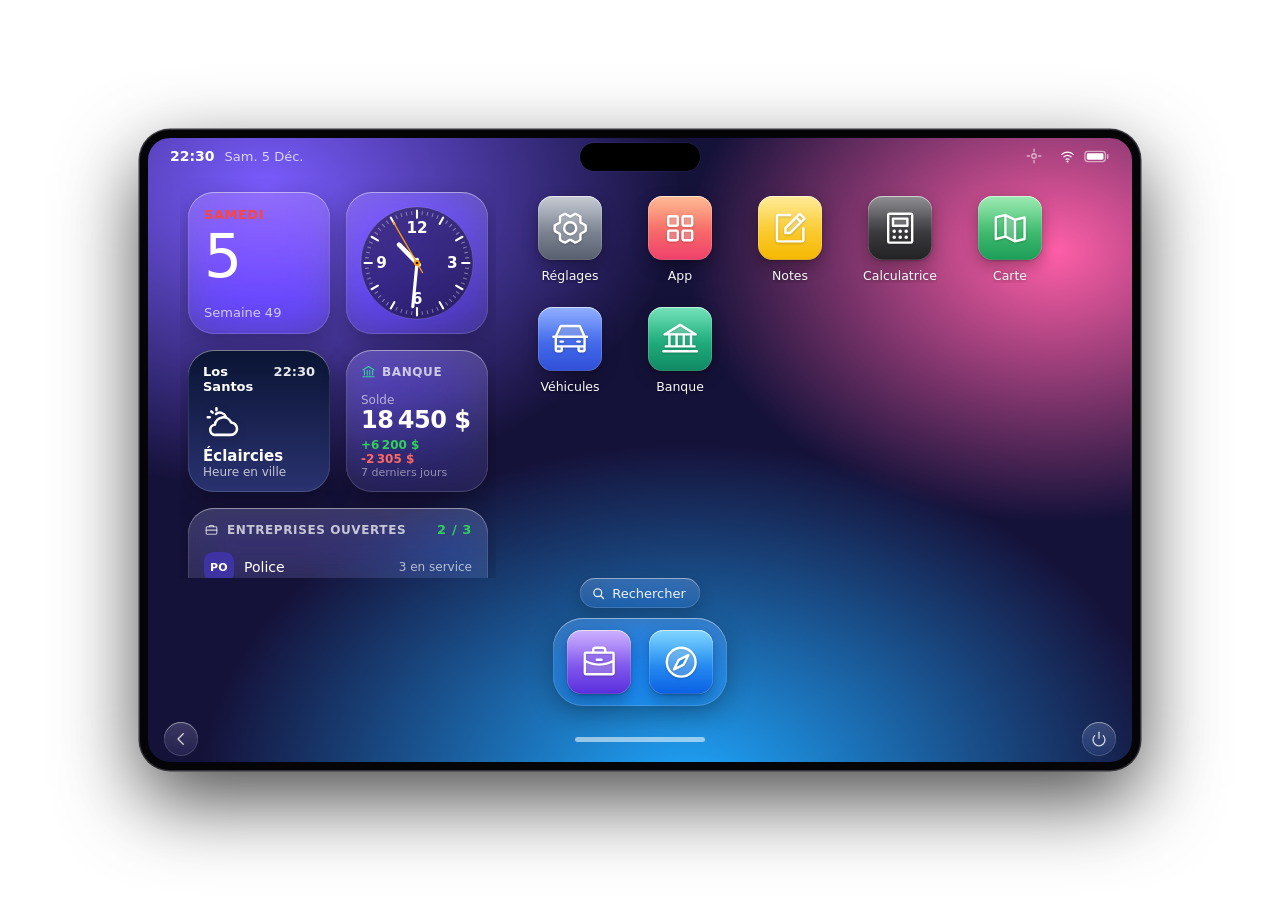
==== commit b33a4934: "Son de notification, panneau admin, correctifs navigateur - Son de notification (html/sound/notifica" ====
--- a/html/index.html
+++ b/html/index.html
@@ -48,6 +48,7 @@
   <symbol id="ic-briefcase" viewBox="0 0 24 24"><rect x="3.5" y="7.5" width="17" height="12" rx="1.5"/><path d="M9 7.5V5.5h6v2M3.5 13h17"/></symbol>
   <symbol id="ic-inbox" viewBox="0 0 24 24"><path d="M4 13l2-7h12l2 7v5H4z"/><path d="M4 13h5l1 2h4l1-2h5"/></symbol>
   <symbol id="ic-send" viewBox="0 0 24 24"><path d="M21 3L3 10.5l7 3 3 7z"/><path d="M10 13.5L21 3"/></symbol>
+  <symbol id="ic-shield" viewBox="0 0 24 24"><path d="M12 3 5 6v5.5c0 4.3 2.9 8.1 7 9.5 4.1-1.4 7-5.2 7-9.5V6z"/><path d="m9 12 2.2 2.2L15.5 10"/></symbol>
   <symbol id="ic-lock" viewBox="0 0 24 24"><rect x="5" y="10.5" width="14" height="10" rx="2.5"/><path d="M8 10.5V8a4 4 0 0 1 8 0v2.5"/></symbol>
   <symbol id="ic-bell" viewBox="0 0 24 24"><path d="M6 16.5V11a6 6 0 0 1 12 0v5.5l1.5 2h-15z"/><path d="M10 20.5a2 2 0 0 0 4 0"/></symbol>
   <symbol id="ic-check" viewBox="0 0 24 24"><path d="M5 12.5l4.5 4.5L19 7.5"/></symbol>
@@ -164,6 +165,9 @@
               <button class="st-row st-link" data-go="sp-lock"><span class="st-ico c-green"><svg class="i"><use href="#ic-lock"/></svg></span><span class="grow">Verrouillage</span><span class="st-val" id="v-lock"></span><svg class="i st-chev"><use href="#ic-chev-r"/></svg></button>
               <button class="st-row st-link" data-go="sp-tablet"><span class="st-ico c-gray"><svg class="i"><use href="#ic-tablet"/></svg></span><span class="grow">Tablette</span><svg class="i st-chev"><use href="#ic-chev-r"/></svg></button>
             </div>
+            <div class="st-group hidden" id="st-admin-grp">
+              <button class="st-row st-link" data-go="sp-admin" id="st-admin-row"><span class="st-ico c-red"><svg class="i"><use href="#ic-shield"/></svg></span><span class="grow">Administration</span><span class="st-val">Staff</span><svg class="i st-chev"><use href="#ic-chev-r"/></svg></button>
+            </div>
             <div class="st-foot st-about">rz-tablet</div>
           </div>
         </div>
@@ -310,6 +314,67 @@
             </div>
             <div class="st-sec" id="lk-change">
               <div class="st-group"><button class="st-row st-action" id="lk-change-btn">Changer le code</button></div>
+            </div>
+          </div>
+        </div>
+
+        <div class="st-page" id="sp-admin">
+          <header class="st-head"><button class="st-back" data-back><svg class="i"><use href="#ic-chevron"/></svg>Réglages</button><span class="st-title">Administration</span></header>
+          <div class="st-body">
+            <div class="st-sec">
+              <div class="st-label">Applications</div>
+              <div class="st-group" id="ad-apps"></div>
+              <div class="st-foot" id="ad-apps-msg">Les apps ajoutées ici apparaissent dans App pour tous les joueurs. Celles de config.lua se modifient dans le fichier.</div>
+            </div>
+            <div class="st-sec">
+              <div class="st-label">Sites autorisés</div>
+              <div class="st-group">
+                <div class="st-row col">
+                  <div class="wp-url">
+                    <input id="ad-host" class="sv-input" type="text" maxlength="200" placeholder="exemple.com" spellcheck="false" autocomplete="off" aria-label="Site à autoriser">
+                    <button id="ad-host-add" class="wp-url-btn">Autoriser</button>
+                  </div>
+                </div>
+                <div class="st-row col"><div id="ad-sites" class="chips"></div></div>
+              </div>
+              <div class="st-foot" id="ad-sites-msg"></div>
+            </div>
+          </div>
+        </div>
+
+        <div class="st-page" id="sp-app">
+          <header class="st-head"><button class="st-back" data-back><svg class="i"><use href="#ic-chevron"/></svg>Administration</button><span class="st-title" id="ap-title">Nouvelle app</span></header>
+          <div class="st-body">
+            <div class="ap-preview"><span class="ap-icon" id="ap-icon"></span><b id="ap-prev-label">Nom</b></div>
+            <div class="st-sec"><div class="st-label">Nom</div><input type="text" id="ap-label" class="sv-input" maxlength="24" placeholder="Ex. Weazel News" autocomplete="off"></div>
+            <div class="st-sec"><div class="st-label">Sous-titre</div><input type="text" id="ap-subtitle" class="sv-input" maxlength="60" placeholder="Une ligne sous le nom dans App" autocomplete="off"></div>
+            <div class="st-sec"><div class="st-label">Catégorie</div><input type="text" id="ap-category" class="sv-input" maxlength="24" placeholder="App web" autocomplete="off"></div>
+            <div class="st-sec">
+              <div class="st-label">Lien du site</div>
+              <input type="text" id="ap-url" class="sv-input" maxlength="300" placeholder="https://exemple.com/" spellcheck="false" autocomplete="off">
+              <div class="st-foot">Le site est ajouté aux sites autorisés s'il ne l'est pas déjà.</div>
+            </div>
+            <div class="st-sec">
+              <div class="st-label">Image de l'icône</div>
+              <input type="text" id="ap-image" class="sv-input" maxlength="300" placeholder="https://exemple.com/logo.png" spellcheck="false" autocomplete="off">
+              <div class="st-foot" id="ap-image-msg">Lien direct vers une image carrée (https). Sans image : initiales sur la couleur choisie.</div>
+            </div>
+            <div class="st-sec">
+              <div class="st-label">Couleur</div>
+              <div class="st-group"><div class="ap-colors" id="ap-colors"></div></div>
+            </div>
+            <div class="st-sec">
+              <div class="st-label">Pictogramme</div>
+              <input type="text" id="ap-icon-name" class="sv-input" maxlength="48" placeholder="Ex. newspaper (optionnel)" spellcheck="false" autocomplete="off">
+              <div class="st-foot">Nom d'un pictogramme Phosphor, utilisé quand il n'y a pas d'image.</div>
+            </div>
+            <div class="st-sec"><div class="st-label">Description</div><textarea id="ap-desc" class="sv-input ap-desc" maxlength="600" rows="4" placeholder="Affichée sur la fiche de l'app dans App"></textarea></div>
+            <div class="st-sec">
+              <div class="st-group">
+                <button class="st-row st-action" id="ap-save">Enregistrer</button>
+                <button class="st-row st-action danger hidden" id="ap-del">Supprimer l'app</button>
+              </div>
+              <div class="st-foot sv-result err" id="ap-err"></div>
             </div>
           </div>
         </div>
@@ -440,7 +505,11 @@
     <!-- Calculatrice -->
     <section id="calculator" class="view">
       <div class="ca-wrap">
-        <div class="ca-screen"><div class="ca-expr" id="ca-expr"></div><div class="ca-disp" id="ca-disp">0</div></div>
+        <div class="ca-screen" id="ca-screen">
+          <button class="ca-mode hidden" id="ca-mode">Scientifique</button>
+          <span class="ca-rad hidden" id="ca-rad">Rad</span>
+          <div class="ca-expr" id="ca-expr"></div><div class="ca-disp" id="ca-disp">0</div>
+        </div>
         <div class="ca-pad" id="ca-pad"></div>
       </div>
     </section>
@@ -635,5 +704,6 @@
 <script src="js/widgets.js"></script>
 <script src="js/switcher.js"></script>
 <script src="js/search.js"></script>
+<script src="js/admin.js"></script>
 </body>
 </html>
--- a/html/css/settings.css
+++ b/html/css/settings.css
@@ -13,7 +13,7 @@
   position: absolute; inset: 0; z-index: 2; overflow-x: hidden; overflow-y: auto; overscroll-behavior: contain;
   background: var(--bg); box-shadow: -18px 0 40px rgba(0, 0, 0, .5);
   transform: translateX(100%); visibility: hidden;
-  transition: transform 340ms var(--ease-drawer), visibility 0s linear 340ms;
+  transition: transform 340ms var(--ease-drawer), visibility 0s linear 340ms, filter 340ms var(--ease-drawer);
 }
 .st-page.open { transform: none; visibility: visible; transition-delay: 0s; }
 .st-root { z-index: 0; transform: none; visibility: visible; box-shadow: none; transition: transform 340ms var(--ease-drawer); }
@@ -115,3 +115,33 @@
 }
 .wp-url-btn:active { transform: scale(.96); }
 #s-wall-msg.bad { color: var(--danger); }
+
+/* sous-page recouverte par une autre (Administration -> fiche d'une app) */
+.st-page.open.under { transform: translateX(-24%); filter: brightness(.5); }
+
+/* ===================================================================
+   Administration (staff) : apps web et sites autorises
+   =================================================================== */
+.ad-app .grow b { display: block; font-weight: 400; overflow: hidden; text-overflow: ellipsis; white-space: nowrap; }
+.ad-app.fixed { cursor: default; }
+.ad-app.fixed:active { background: none; }
+.ad-tag { flex: none; font-size: 12px; color: var(--muted); background: rgba(120, 120, 128, .24); border-radius: 999px; padding: 3px 10px; }
+.st-group > .ad-app ~ .ad-app::before, .st-group > .ad-add ~ .ad-app::before { left: 70px; }
+.ad-add svg.i { width: 18px; height: 18px; stroke-width: 2.2; }
+.chip.fixed { padding-right: 14px; }
+.chip.fixed small { color: var(--muted); font-size: 11px; }
+#ad-sites-msg.bad, #ad-apps-msg.bad { color: var(--danger); }
+#ad-apps-msg.good, #ad-sites-msg.good { color: var(--ok); }
+
+.ap-preview { display: flex; flex-direction: column; align-items: center; gap: 10px; padding: 8px 0 0; }
+.ap-preview .icon { width: 76px; height: 76px; font-size: 28px; }
+.ap-preview b { font-size: 13px; font-weight: 500; max-width: 160px; overflow: hidden; text-overflow: ellipsis; white-space: nowrap; }
+.ap-colors { display: flex; flex-wrap: wrap; gap: 12px; padding: 14px 16px; }
+.ap-color {
+  width: 32px; height: 32px; padding: 0; border: none; border-radius: 50%; cursor: pointer;
+  box-shadow: inset 0 0 0 1px rgba(255, 255, 255, .14); transition: transform 150ms var(--ease-out), box-shadow 200ms var(--ease-out);
+}
+.ap-color:active { transform: scale(.92); }
+.ap-color.on { box-shadow: 0 0 0 2px var(--s1), 0 0 0 4px var(--accent); }
+.ap-desc { min-height: 96px; line-height: 1.4; }
+#ap-image-msg.bad { color: var(--danger); }
--- a/html/css/calc.css
+++ b/html/css/calc.css
@@ -1,39 +1,53 @@
 /* ===================================================================
    Calculatrice
-   Ecran a droite, pave rond : gris clair (fonctions), gris fonce (chiffres), orange (operations).
+   Ecran a droite, pave en pilules : gris clair (fonctions), gris fonce (chiffres), orange (operations).
+   La taille des touches est calculee par calc.js selon la fenetre (--kf, --kfs, --zp et la grille).
+   En paysage (.wide) les touches scientifiques, plus sombres, occupent les 6 colonnes de gauche.
    =================================================================== */
-#calculator { background: #000; }
-.ca-wrap { flex: 1; min-height: 0; width: 100%; max-width: 420px; margin: 0 auto; padding: 12px 20px 18px; display: flex; flex-direction: column; justify-content: flex-end; }
-.ca-screen { flex: 1; min-height: 0; display: flex; flex-direction: column; justify-content: flex-end; align-items: flex-end; padding: 0 12px 12px; overflow: hidden; }
-.ca-expr { max-width: 100%; min-height: 26px; font-size: 21px; color: rgba(235, 235, 245, .5); white-space: nowrap; overflow: hidden; text-overflow: ellipsis; direction: rtl; text-align: right; unicode-bidi: plaintext; }
+#calculator { background: #000; --kf: 34px; --kfs: 18px; --zp: 31px; }
+.ca-wrap { flex: 1; min-height: 0; width: 100%; padding: 12px 20px 18px; display: flex; flex-direction: column; justify-content: flex-end; }
+.ca-screen { position: relative; flex: 1; min-height: 0; display: flex; flex-direction: column; justify-content: flex-end; align-items: flex-end; padding: 0 12px 12px; overflow: hidden; }
+.ca-expr { max-width: 100%; min-height: 1.25em; font-size: 21px; color: rgba(235, 235, 245, .5); white-space: nowrap; overflow: hidden; text-overflow: ellipsis; direction: rtl; text-align: right; unicode-bidi: plaintext; }
 .ca-disp {
   max-width: 100%; font-family: "SF Pro Display", -apple-system, "Segoe UI Variable Display", "Segoe UI", system-ui, sans-serif;
   font-size: 80px; font-weight: 300; line-height: 1.05; letter-spacing: -.02em; white-space: nowrap; font-variant-numeric: tabular-nums;
   cursor: default; touch-action: none;
 }
 
+/* bascule standard / scientifique et indicateur radians */
+.ca-mode {
+  position: absolute; top: 4px; left: 4px; height: 30px; padding: 0 14px; border: none; border-radius: 999px;
+  background: rgba(120, 120, 128, .24); color: rgba(235, 235, 245, .8); font-size: 13px; font-weight: 500; cursor: pointer;
+  transition: background-color 150ms ease, transform 150ms var(--ease-out);
+}
+.ca-mode:active { transform: scale(.96); background: rgba(120, 120, 128, .4); }
+.ca-rad { position: absolute; left: 14px; bottom: 16px; font-size: 15px; color: rgba(235, 235, 245, .6); }
+
 .ca-pad { flex: none; display: grid; grid-template-columns: repeat(4, 80px); grid-auto-rows: 80px; gap: 13px 14px; justify-content: center; }
 .ca-key {
-  border: none; border-radius: 40px; background: #333336; color: #fff; cursor: pointer;
-  font-size: 34px; font-weight: 400; line-height: 1; display: grid; place-items: center;
+  border: none; border-radius: 999px; background: #333336; color: #fff; cursor: pointer; padding: 0;
+  font-size: var(--kf); font-weight: 400; line-height: 1; display: grid; place-items: center; min-width: 0;
   transition: background-color 380ms ease, color 380ms ease;
 }
 .ca-key:active, .ca-key.lit { background: #737378; transition-duration: 0ms; }
-.ca-fn { background: #a5a5aa; color: #000; font-size: 29px; font-weight: 500; }
+.ca-fn { background: #a5a5aa; color: #000; font-size: calc(var(--kf) * .86); font-weight: 500; }
 .ca-fn:active, .ca-fn.lit { background: #d9d9de; }
-.ca-op { background: #ff9f0a; font-size: 38px; }
+.ca-op { background: #ff9f0a; font-size: calc(var(--kf) * 1.12); }
 .ca-op:active, .ca-op.lit { background: #ffc978; }
 .ca-op.on { background: #fff; color: #ff9f0a; transition-duration: 160ms; }
-.ca-zero { grid-column: span 2; justify-items: start; padding-left: 31px; }
+.ca-zero { justify-items: start; padding-left: var(--zp); }
 
-/* fenetre reduite */
-#calculator.short .ca-pad { grid-template-columns: repeat(4, 60px); grid-auto-rows: 60px; gap: 9px 12px; }
-#calculator.short .ca-key { font-size: 27px; border-radius: 30px; }
-#calculator.short .ca-op { font-size: 30px; }
-#calculator.short .ca-fn { font-size: 23px; }
-#calculator.short .ca-zero { padding-left: 23px; }
-#calculator.short .ca-disp { font-size: 60px; }
+/* touches scientifiques (paysage) */
+.ca-sci { display: none; background: #1c1c1e; font-size: var(--kfs); font-weight: 500; white-space: nowrap; }
+#calculator.wide .ca-sci { display: grid; }
+.ca-sci:active, .ca-sci.lit { background: #48484c; }
+.ca-sci.on { background: #636366; transition-duration: 160ms; }
+.ca-sci[data-op].on { background: #fff; color: #000; }
+.ca-sci.mem { box-shadow: inset 0 0 0 1.5px rgba(255, 159, 10, .7); }
+.ca-key sup, .ca-key sub { font-size: .62em; line-height: 0; }
+.ca-key sup { vertical-align: .7em; }
+.ca-key sub { vertical-align: -.25em; }
 
 @media (prefers-reduced-motion: reduce) {
-  .ca-key { transition: none; }
+  .ca-key, .ca-mode { transition: none; }
 }
